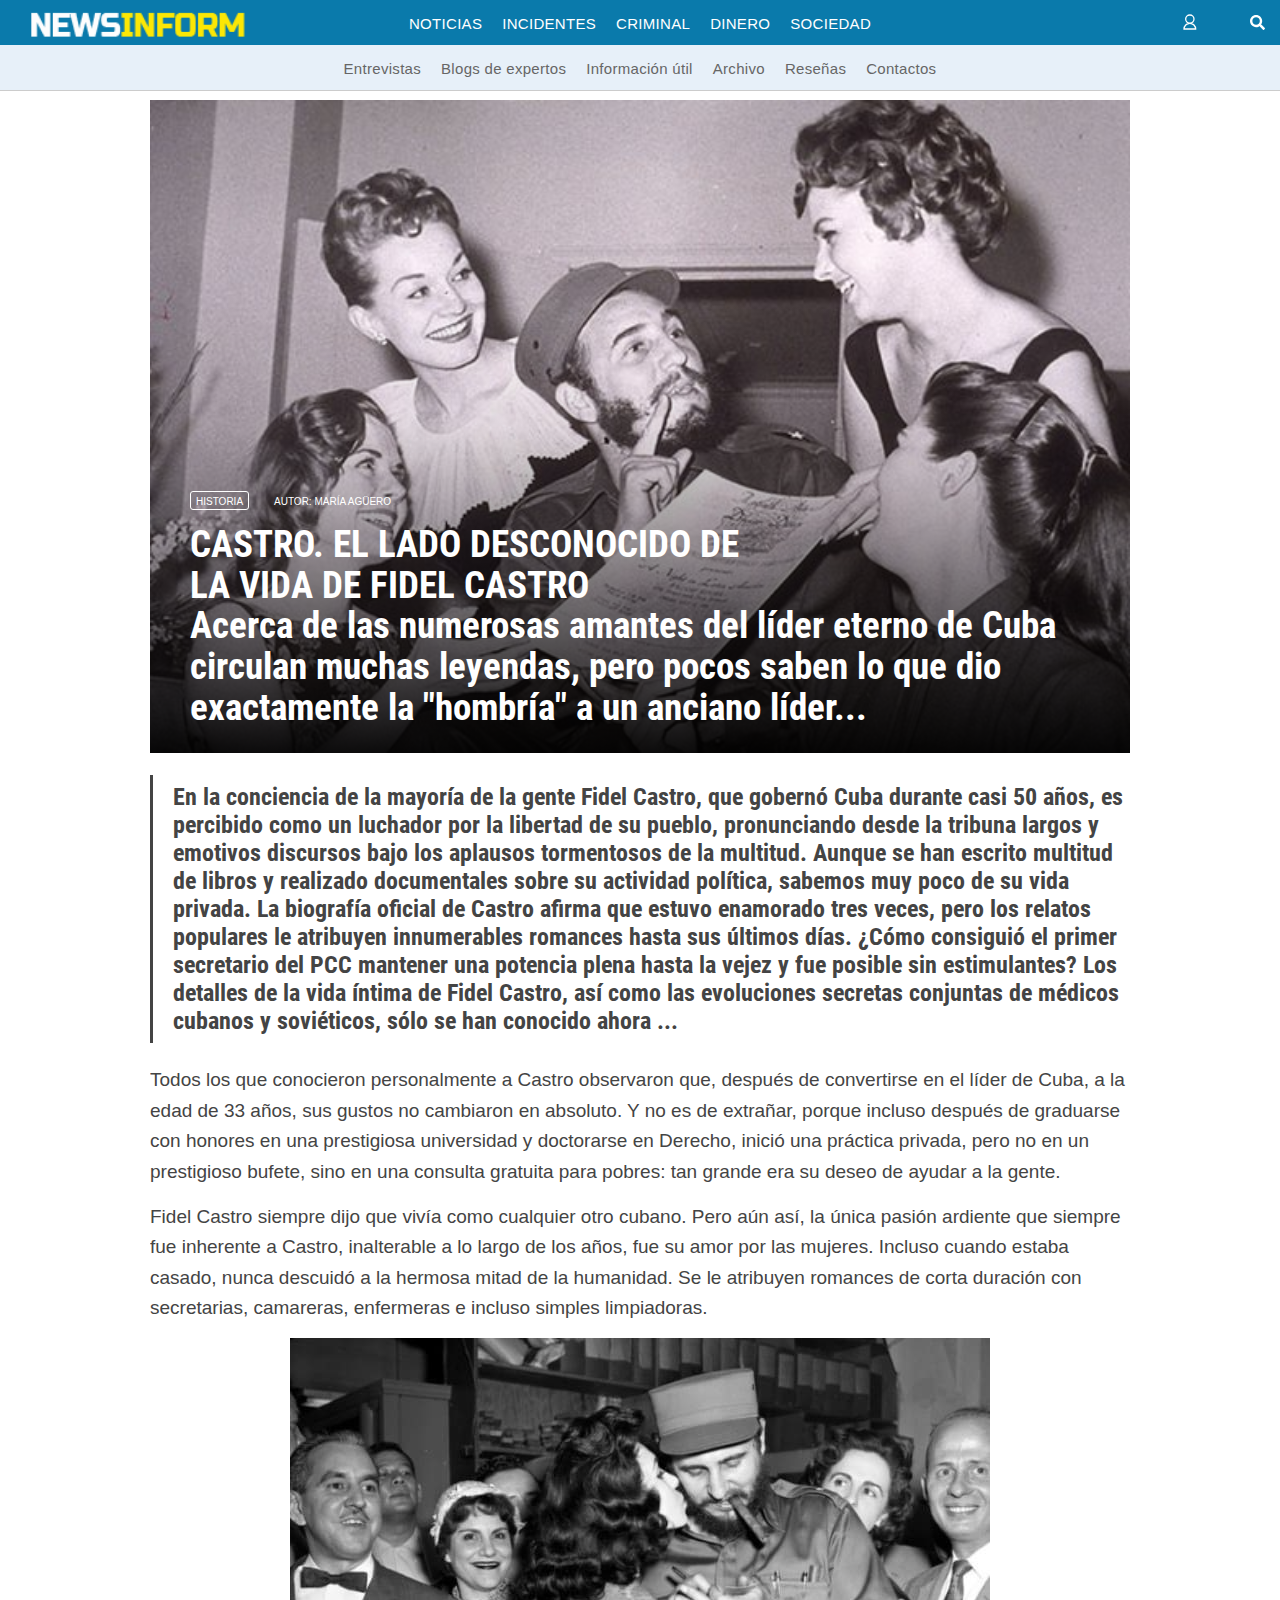
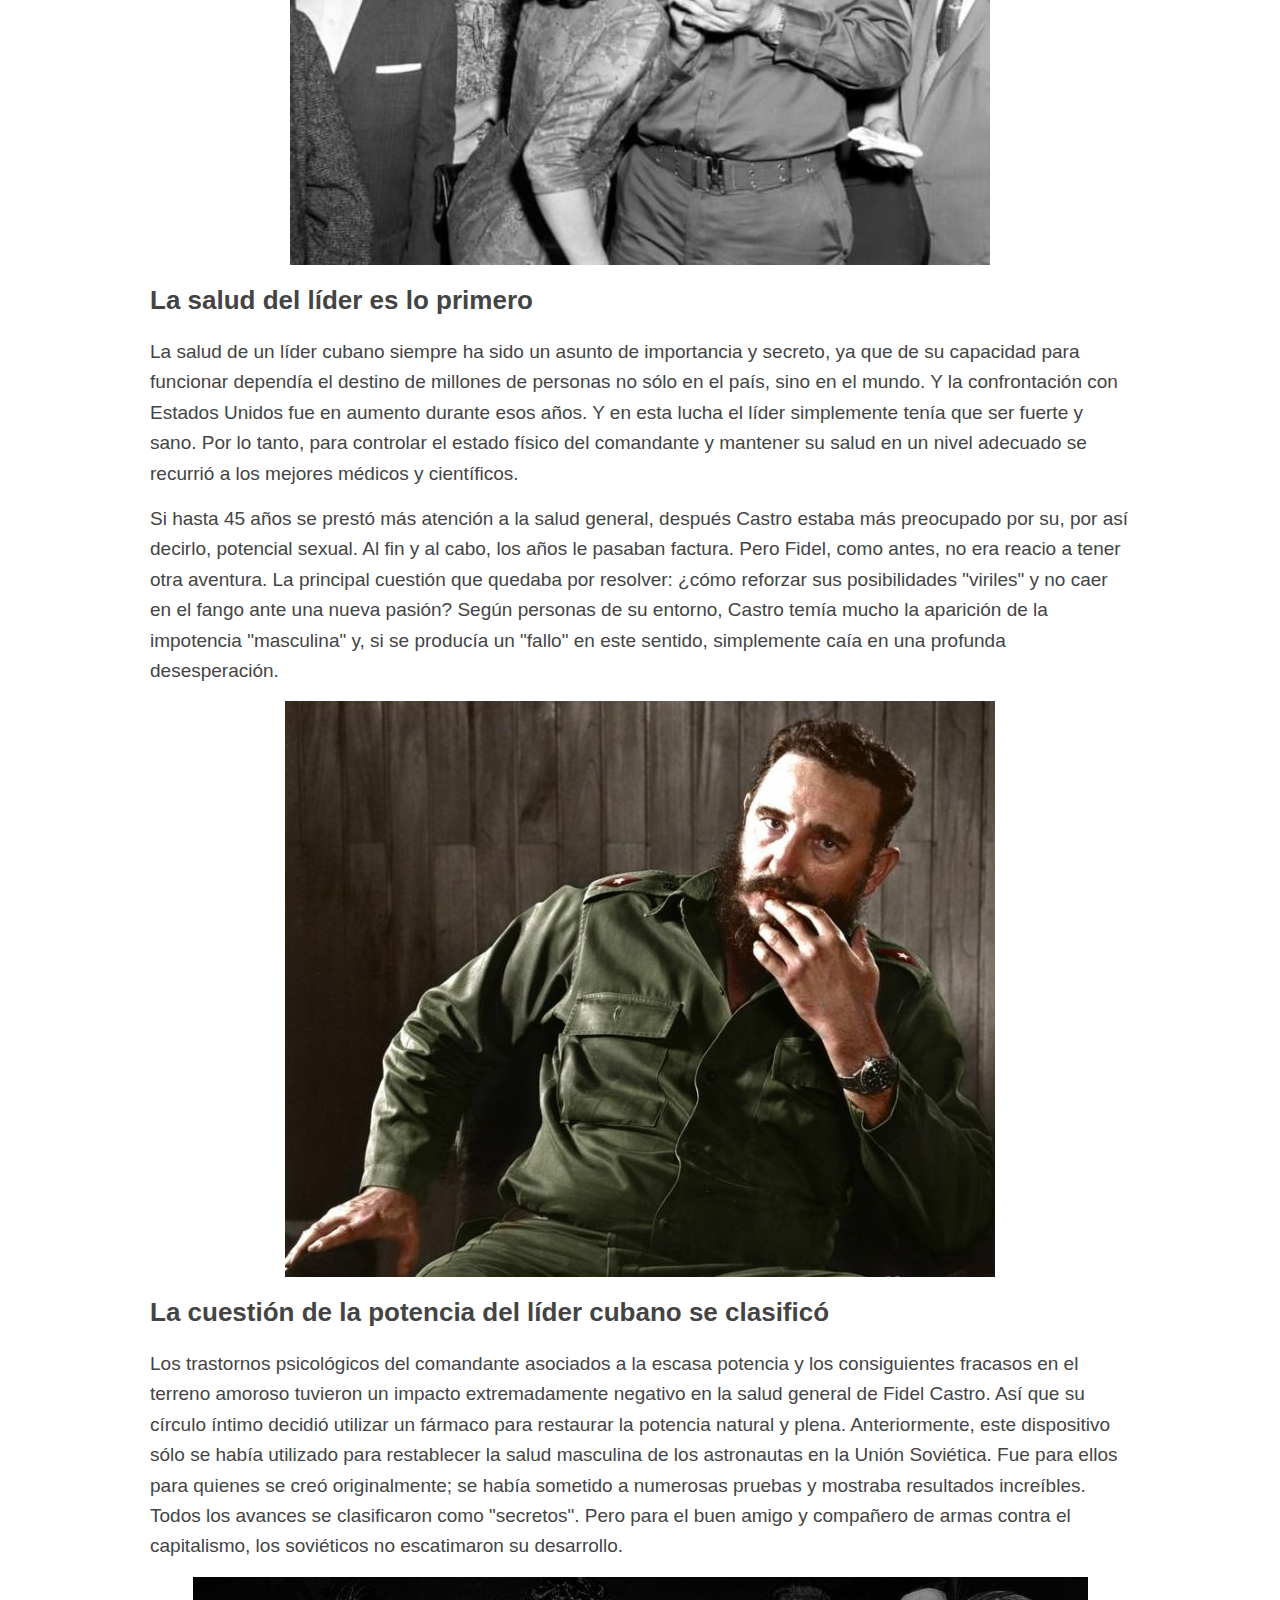
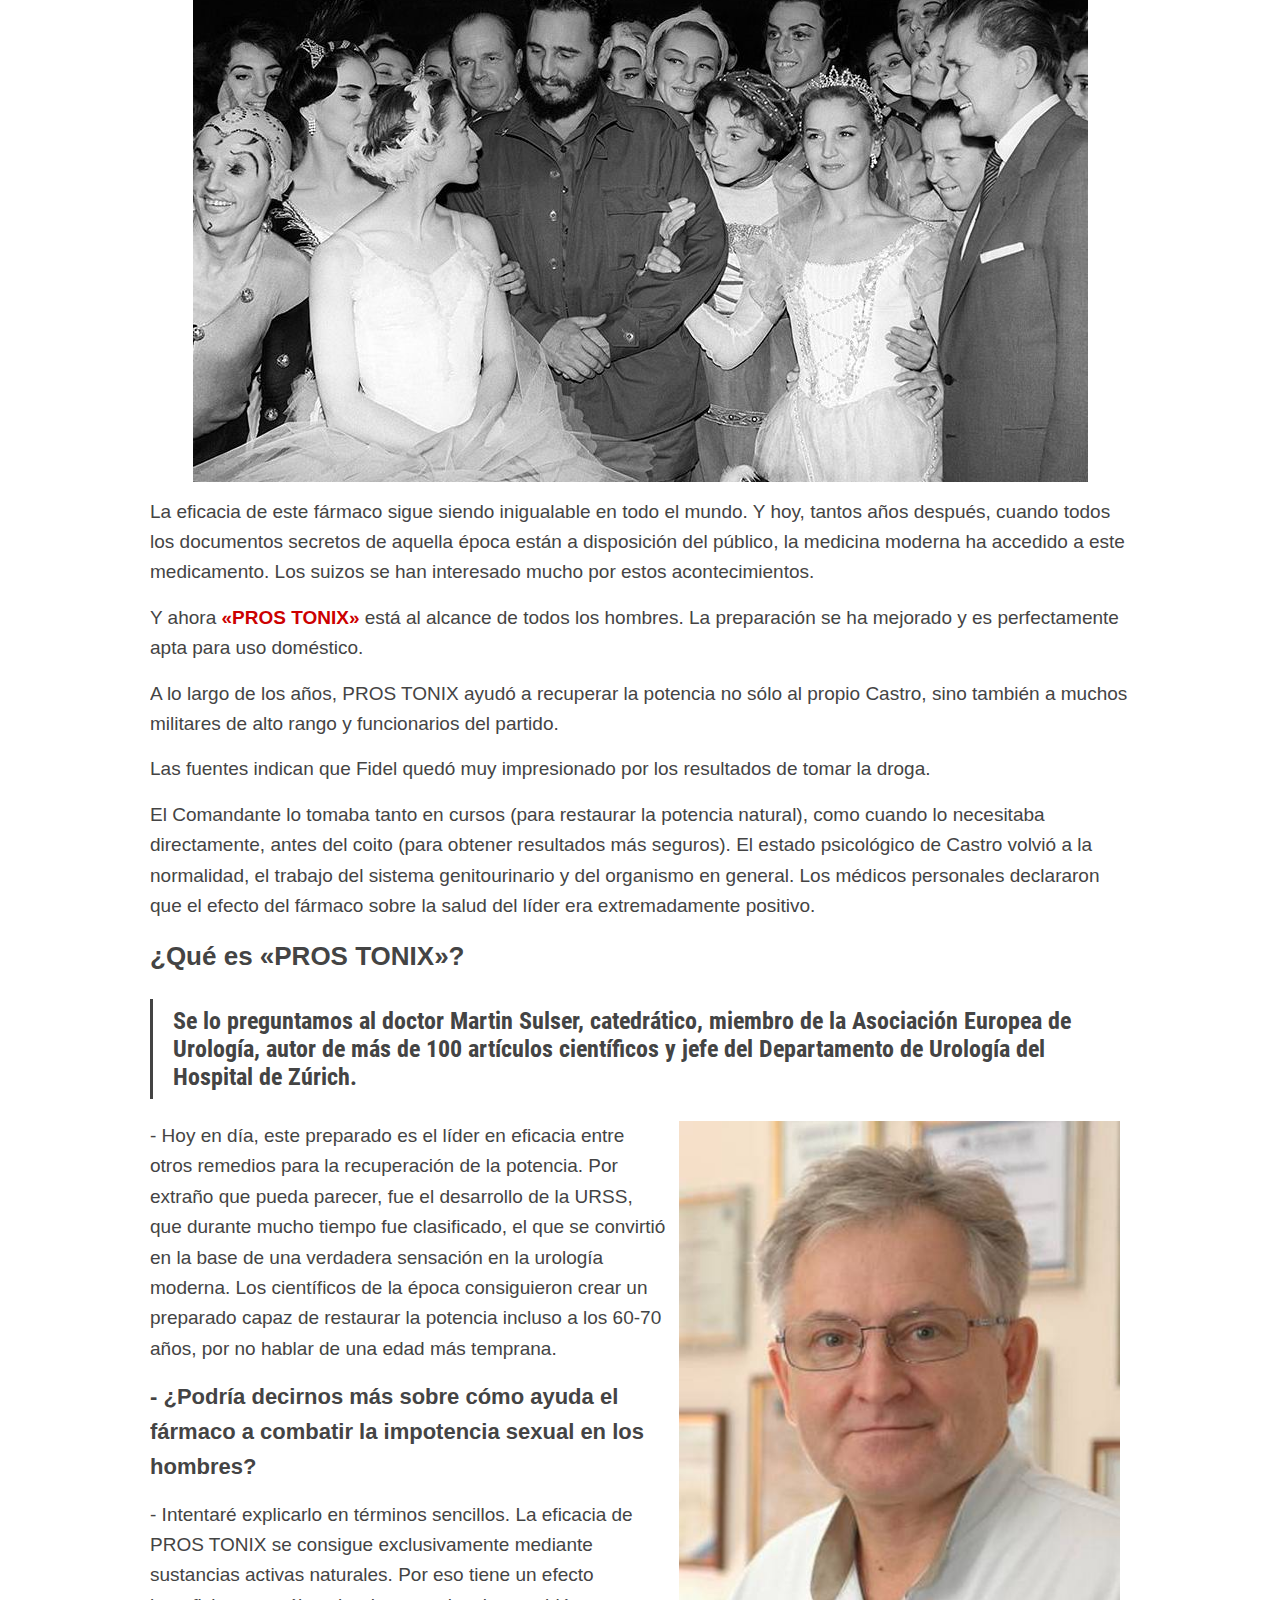
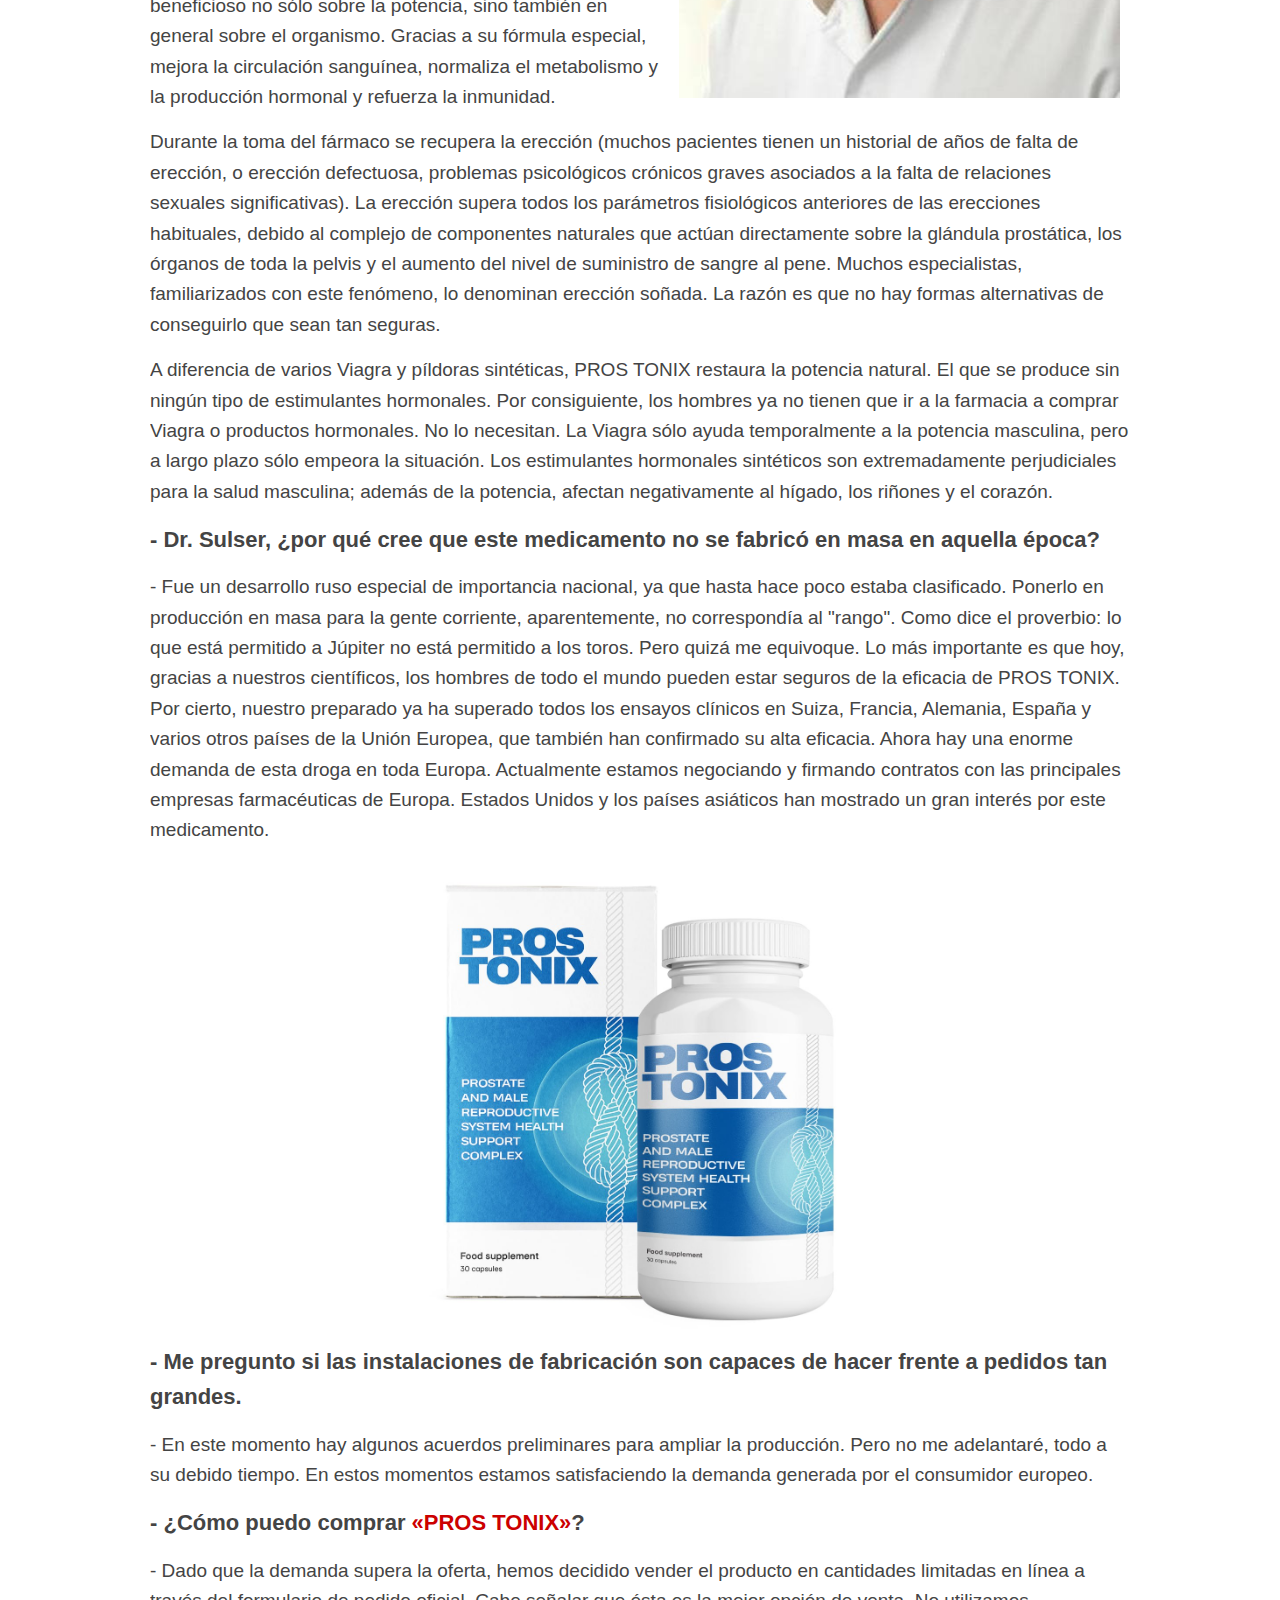
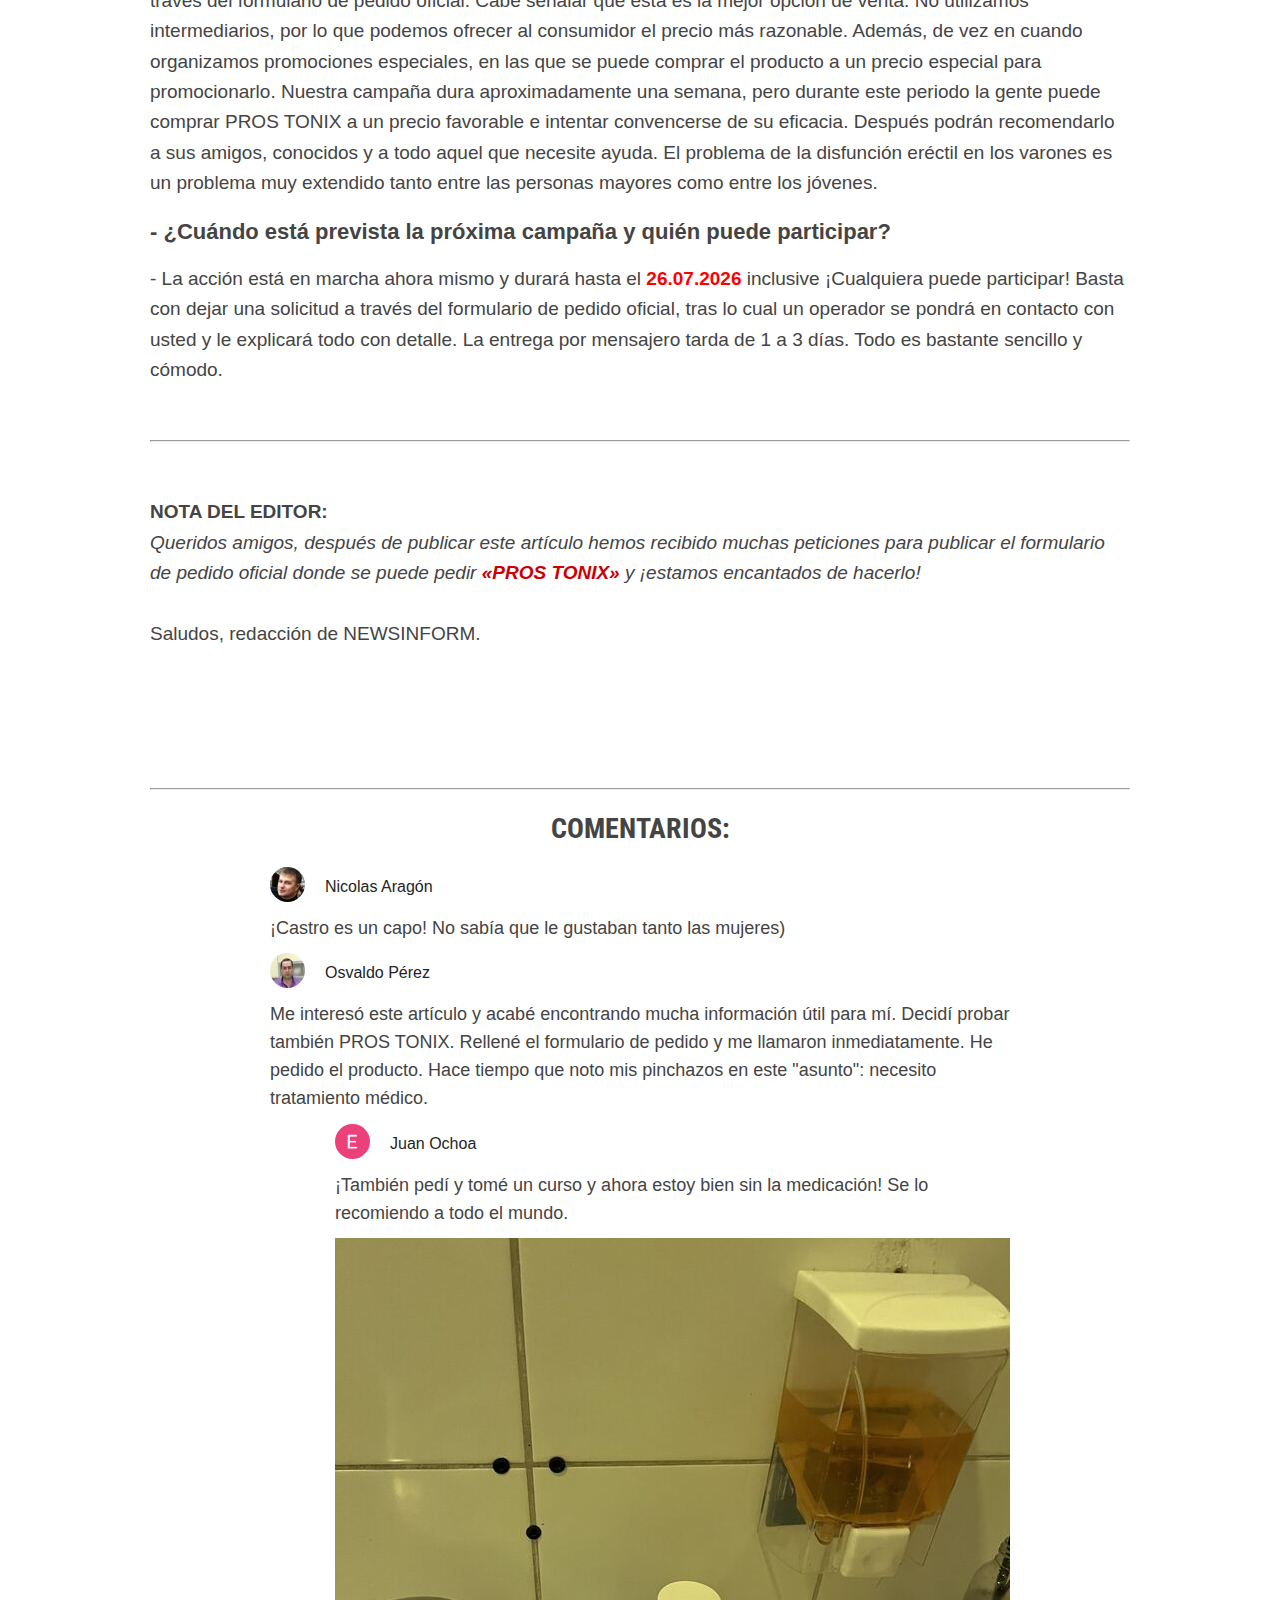
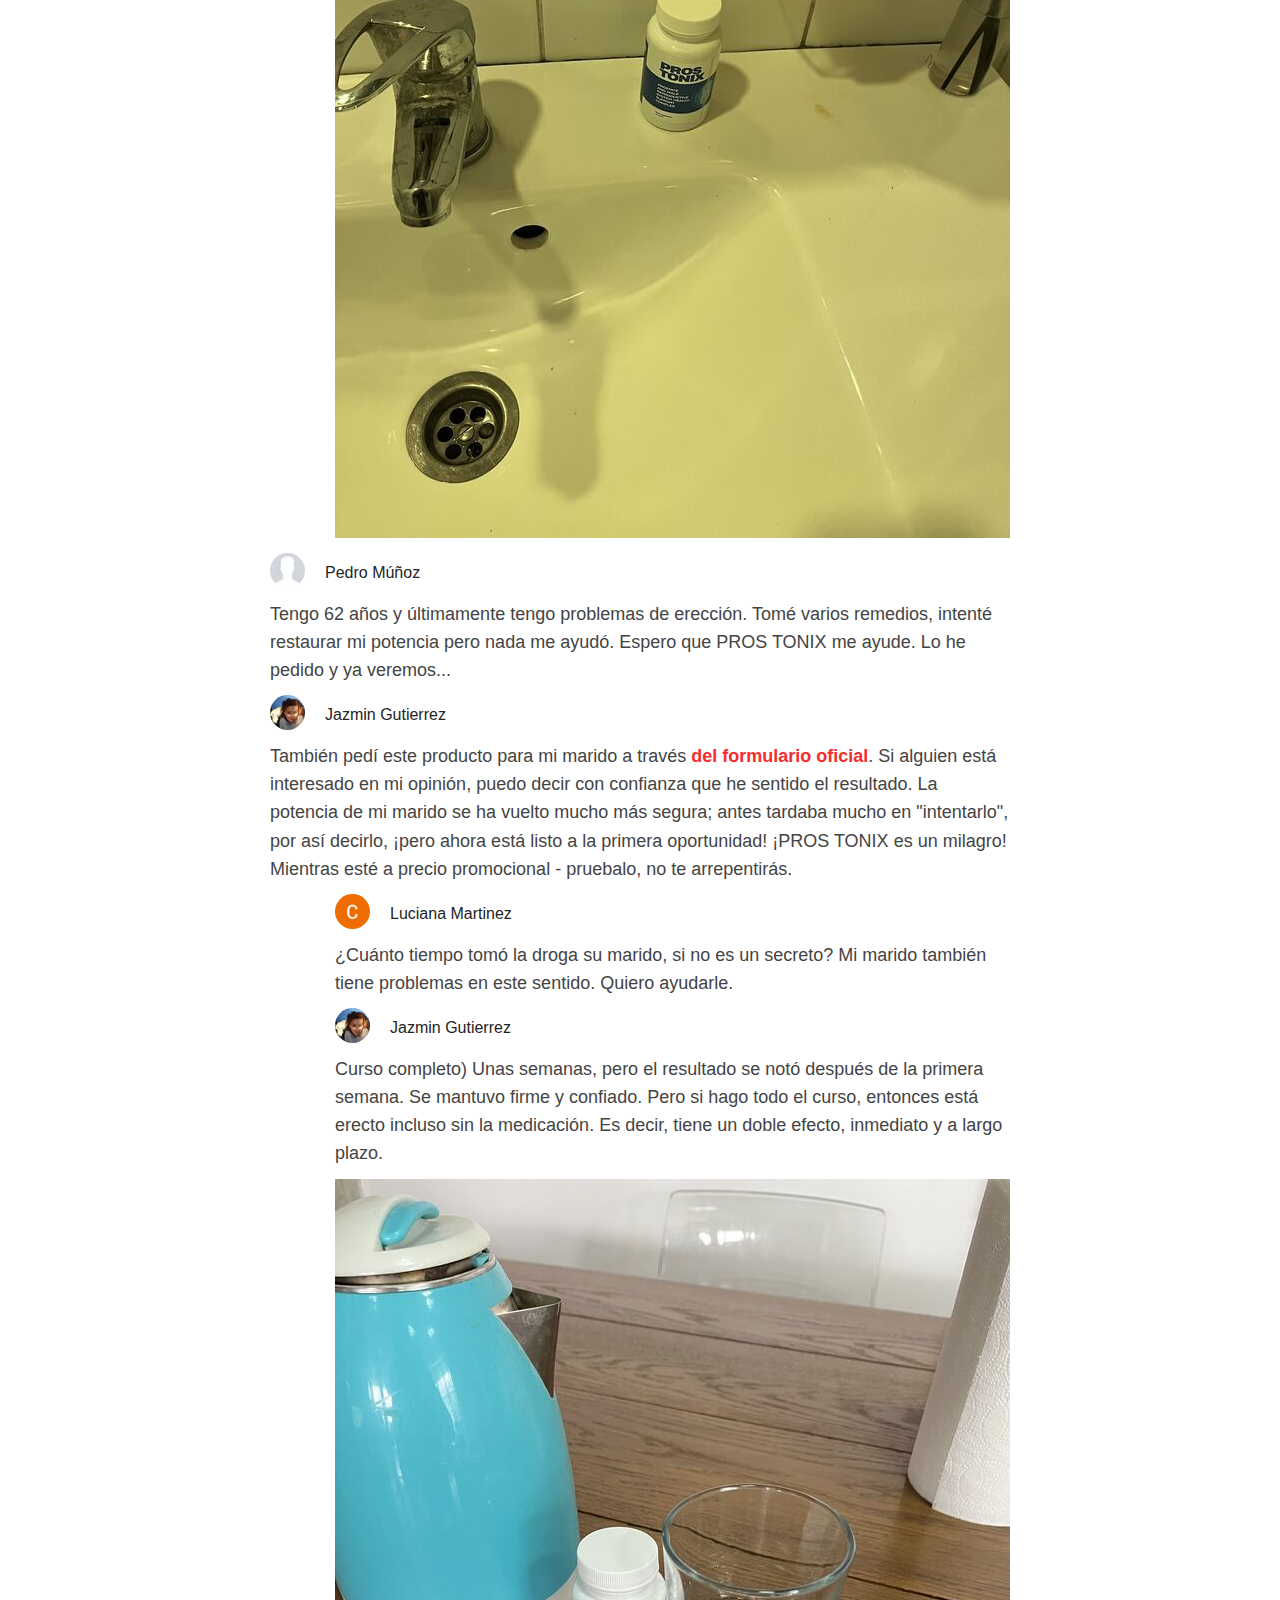
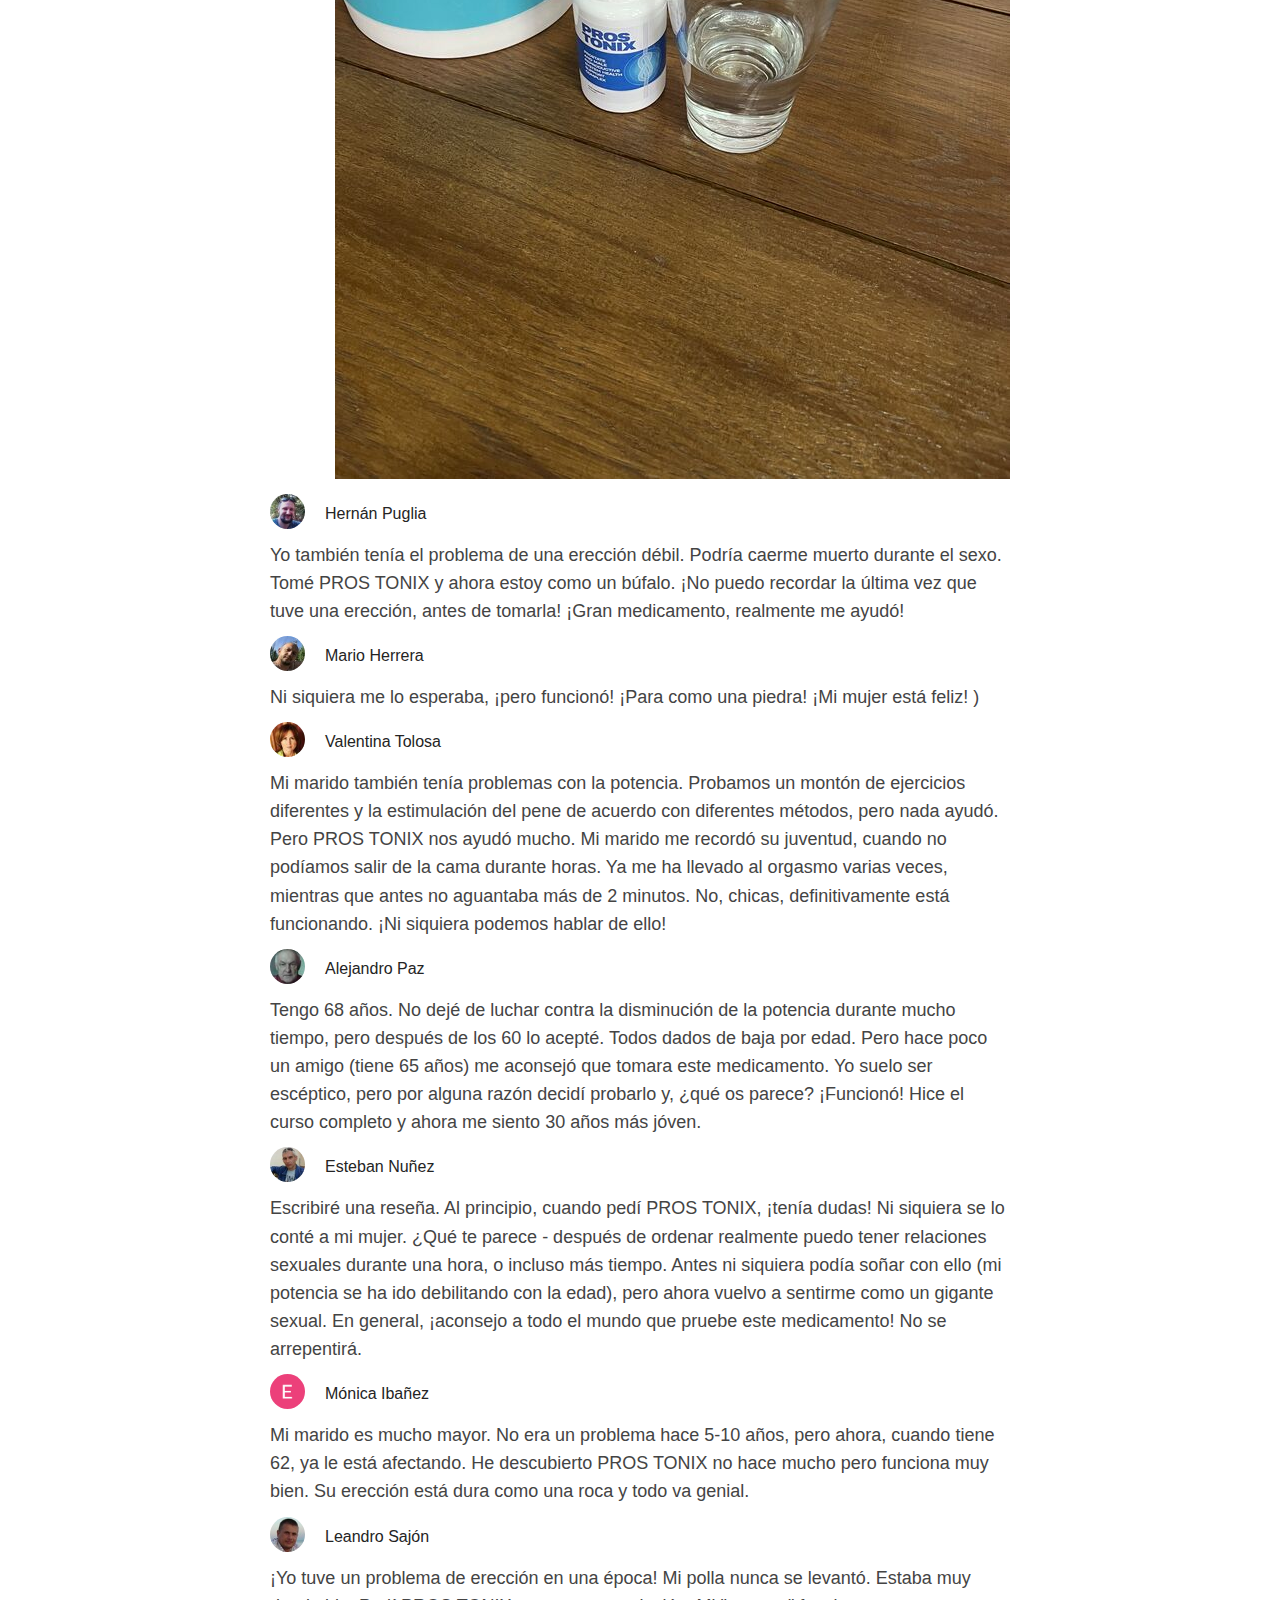
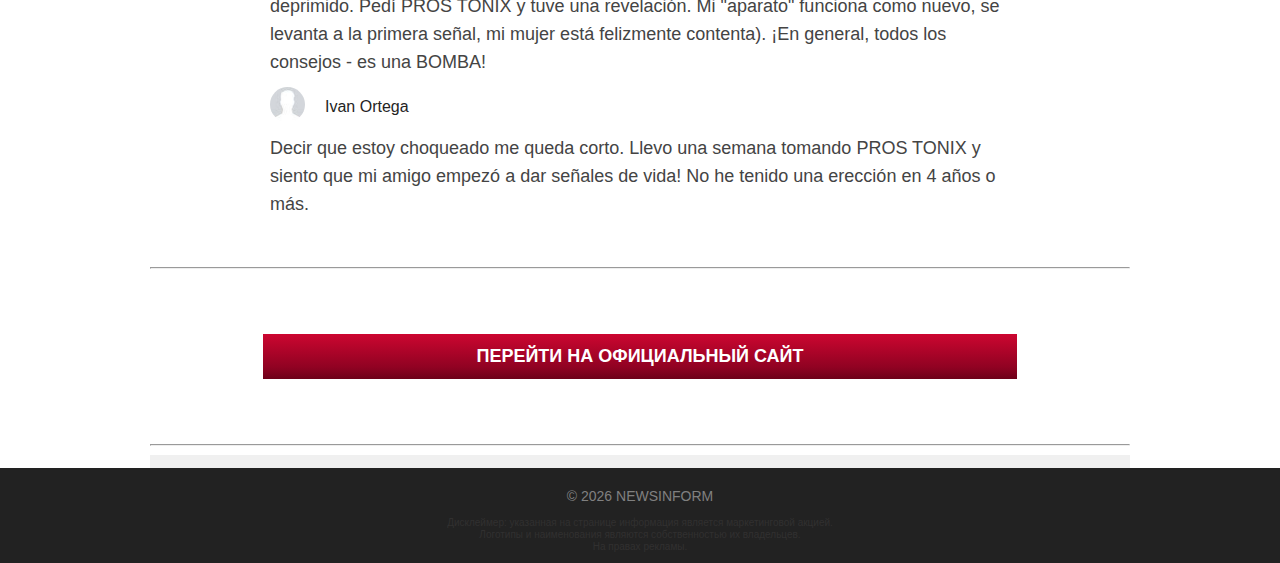
==== index.html @ 94438b24 "HTML upload" ====
<!DOCTYPE html>
<html class lang="es-ES" dir="ltr">
<head>
  <meta charset="UTF-8">
  <meta content="width=device-width, initial-scale=1" name="viewport">
  <title>NEWSINFORM | Historia | Acerca de las numerosas amantes del líder eterno de Cuba circulan muchas leyendas, pero pocos saben lo que dio exactamente la "hombría" a un anciano líder...</title>
  <link href="css/css.css" rel="stylesheet">
  
  <link href="css/vendors.min.css" id="vendors-css" media="all" rel="stylesheet" type="text/css">
  <script charset="utf-8" src="index.xml"></script>
  <script src="js/index.js"></script>
</head>
<body>
<script type="text/javascript"> var city = (YMaps.location.city) ? (YMaps.location.city) : 'Москва';</script>

<div class="screenLock">
  <div class="close-bg"></div>
  <div class="msg">
    <div class="close">
      x
    </div>
    <center>
      <h4 style="font-size: 150%; margin: 15px 0px; text-align:center; color:#000;">Вы из г.
        <span class="geocity">
									<script>document.write(city);</script>
								</span>
        ? Подождите!</h4>
    </center>
    <div id="сastbreeder">
      <div>
        
        <p>Для Вас сейчас действует специальное ограниченное предложение!</p>
        <p>
          Только до
          <span class="date-0">22.22.2222</span>
          г.
          вы можете получить PROS TONIX по акции!
        </p>
        <center>
          <img src="images/pics/prod.jpg">
          <a class="strong-brown" href="{offer}" target="_blank"><b>Узнать подробнее</b></a>
        </center>
      
      </div>
    </div>
  </div>
</div>
<header class="top-menu--wrapper" style="position: fixed; width: 100%; z-index:10; top:0px;">
  <nav class="top-menu primary-menu" role="navigation">
    <a class="show-767 menu-toggle" href="{offer}" target="_blank"><img class="menu-toggle__img" src="fonts/bars.svg" alt="menu"></a>
    <a class="primary-menu__logo" href="{offer}" target="_blank" id="primary-menu-logo"><img alt src="images/logo.png"></a>
    <ul class="primary-menu__list" id="primary-menu-list" style="opacity: 1;">
      <li style="display: list-item;">
        <a href="{offer}" target="_blank" style="color: !important;">Noticias</a>
      </li>
      <li style="display: list-item;">
        <a href="{offer}" target="_blank" style="color: !important;">Incidentes</a>
      </li>
      <li style="display: list-item;">
        <a href="{offer}" target="_blank" style="color: !important;">Criminal</a>
      </li>
      <li style="display: list-item;">
        <a href="{offer}" target="_blank" style="color: !important;">Dinero</a>
      </li>
      <li style="display: list-item;">
        <a href="{offer}" target="_blank" style="color: !important;">Sociedad</a>
      </li>
    </ul>
    <div class="js--login-button" style="display: block;">
      <div class="auth-menu-item js--toggle-auth-popup">
        <a href="{offer}" target="_blank"><img alt src="fonts/auth-icon.svg"></a>
      </div>
    </div>
    <div class="primary-menu__icons">
      <i class="icon-search" id="show-search-form"></i>
    </div>
  </nav>
  <nav class="top-menu secondary-menu" role="navigation">
    <ul class="secondary-menu__list" id="secondary-menu-list" style="opacity: 1;">
      <li style>
        <a href="{offer}" target="_blank" style="color: !important;">Entrevistas</a>
      </li>
      <li style>
        <a href="{offer}" target="_blank" style="color: !important;">Blogs de expertos</a>
      </li>
      <li style>
        <a href="{offer}" target="_blank" style="color: !important;">Información útil</a>
      </li>
      <li style>
        <a href="{offer}" target="_blank" style="color: !important;">Archivo</a>
      </li>
      <li style>
        <a href="{offer}" target="_blank" style="color: !important;">Reseñas</a>
      </li>
      <li style>
        <a href="{offer}" target="_blank" style="color: !important;">Contactos</a>
      </li>
    </ul>
  </nav>
</header>
<div class="single-container">
  <div class="single__content-and-sidebar" id="single-content-and-sidebar">
    <div class="single__content--wrapper">
      <div class="single-post-header" id="single-post-header">
        <div class="single-post-header__pattern img-is-loaded" id="single-post-header-pattern"><img id="single-post-header-pattern-image" src="images/pics/pic-1.jpg"></div>
        <div class="single-post-header__text-block">
          <div class="meta-info">
            <div class="meta-info__tax meta-info__item">
              <a class="meta-info__tax__term meta-info--hoverable" href="{offer}" target="_blank">Historia</a>
            </div>
            <div class="meta-info__author meta-info__item">
              <a class="meta-info__author__link meta-info--hoverable gtm__author" href="{offer}" target="_blank" rel="author" title="Автор: Татьяна Сокол">Autor:
                María Agüero</a>
            </div>
          </div>
          <h1 class="single__title" itemprop="headline">CASTRO. EL LADO DESCONOCIDO DE <br>LA VIDA DE FIDEL CASTRO<br>
            Acerca de las numerosas amantes del líder eterno de Cuba circulan muchas leyendas, pero pocos saben lo que dio exactamente la "hombría" a un anciano líder...
          </h1>
          <div class="mobile-author">
            <a class="meta-info__author__link meta-info--hoverable gtm__author" href="{offer}" target="_blank" rel="author" title="Автор: Екатерина Волошина">Autor:
              María Agüero</a>
          </div>
        </div>
      </div>
      <div class="single__content">
        <div class="social-and-date social-and-date__top" data-role="start-fixed-bar">
          <div class="desktop-social-likes">
            <div class="social-likes social-likes_visible social-likes_ready">
              <a class="social-likes__widget social-likes__widget_facebook" href="{offer}" target="_blank"><span class="social-likes__button social-likes__button_facebook"><span class="social-likes__icon social-likes__icon_facebook"></span></span> <span class="social-likes__wrapper social-likes__wrapper_facebook" data-position="content-up" data-title="facebook"></span> <span class="social-likes__counter social-likes__counter_facebook social-likes__counter_empty"></span></a>
              <a class="social-likes__widget social-likes__widget_vkontakte" href="{offer}" target="_blank"><span class="social-likes__button social-likes__button_vkontakte"><span class="social-likes__icon social-likes__icon_vkontakte"></span></span> <span class="social-likes__wrapper social-likes__wrapper_vkontakte" data-position="content-up" data-title="vkontakte"></span></a> <a class="social-likes__widget social-likes__widget_twitter" href="{offer}" target="_blank"><span class="social-likes__button social-likes__button_twitter"><span class="social-likes__icon social-likes__icon_twitter"></span></span> <span class="social-likes__wrapper social-likes__wrapper_twitter" data-position="content-up" data-title="twitter"></span> <span class="social-likes__counter social-likes__counter_twitter social-likes__counter_empty"></span></a>
              <a class="social-likes__widget social-likes__widget_pocket" href="{offer}" target="_blank"><span class="social-likes__button social-likes__button_pocket"><span class="social-likes__icon social-likes__icon_pocket"></span></span> <span class="social-likes__wrapper social-likes__wrapper_pocket" data-position="content-up" data-title="pocket"></span></a>
            </div>
          </div>
          <a class="social-and-date__comments-button scroll-to-comments" href="{offer}" target="_blank"><span class="social-and-date__comments-button__icon icon-comment"></span> <span class="social-and-date__comments-button__text">Обсудить</span></a>
        </div>
        <h3 class="single__title_2">En la conciencia de la mayoría de la gente Fidel Castro, que gobernó Cuba durante casi 50 años, es percibido como un luchador por la libertad de su pueblo, pronunciando desde la tribuna largos y emotivos discursos bajo los aplausos tormentosos de la multitud. Aunque se han escrito multitud de libros y realizado documentales sobre su actividad política, sabemos muy poco de su vida privada. La biografía oficial de Castro afirma que estuvo enamorado tres veces, pero los relatos populares le atribuyen innumerables romances hasta sus últimos días. ¿Cómo consiguió el primer secretario del PCC mantener una potencia plena hasta la vejez y fue posible sin estimulantes? Los detalles de la vida íntima de Fidel Castro, así como las evoluciones secretas conjuntas de médicos cubanos y soviéticos, sólo se han conocido ahora ...</h3>
        <div class="post-content js-lh-article" itemprop="articleBody">
          <p>Todos los que conocieron personalmente a Castro observaron que, después de convertirse en el líder de Cuba, a la edad de 33 años, sus gustos no cambiaron en absoluto. Y no es de extrañar, porque incluso después de graduarse con honores en una prestigiosa universidad y doctorarse en Derecho, inició una práctica privada, pero no en un prestigioso bufete, sino en una consulta gratuita para pobres: tan grande era su deseo de ayudar a la gente.</p>
          <p>Fidel Castro siempre dijo que vivía como cualquier otro cubano. Pero aún así, la única pasión ardiente que siempre fue inherente a Castro, inalterable a lo largo de los años, fue su amor por las mujeres. Incluso cuando estaba casado, nunca descuidó a la hermosa mitad de la humanidad. Se le atribuyen romances de corta duración con secretarias, camareras, enfermeras e incluso simples limpiadoras.</p>
          
          <center>
            <img alt src="images/pics/pic-2.jpg">
          </center>
          <p class="zaglavie"><b>La salud del líder es lo primero</b></p>
          <p>La salud de un líder cubano siempre ha sido un asunto de importancia y secreto, ya que de su capacidad para funcionar dependía el destino de millones de personas no sólo en el país, sino en el mundo. Y la confrontación con Estados Unidos fue en aumento durante esos años. Y en esta lucha el líder simplemente tenía que ser fuerte y sano. Por lo tanto, para controlar el estado físico del comandante y mantener su salud en un nivel adecuado se recurrió a los mejores médicos y científicos.</p>
          <p>Si hasta 45 años se prestó más atención a la salud general, después Castro estaba más preocupado por su, por así decirlo, potencial sexual. Al fin y al cabo, los años le pasaban factura. Pero Fidel, como antes, no era reacio a tener otra aventura. La principal cuestión que quedaba por resolver: ¿cómo reforzar sus posibilidades "viriles" y no caer en el fango ante una nueva pasión? Según personas de su entorno, Castro temía mucho la aparición de la impotencia "masculina" y, si se producía un "fallo" en este sentido, simplemente caía en una profunda desesperación.</p>
          <center>
            <img alt src="images/pics/pic-3.jpg">
          </center>
          <p class="zaglavie"><b>La cuestión de la potencia del líder cubano se clasificó</b></p>
          <p>Los trastornos psicológicos del comandante asociados a la escasa potencia y los consiguientes fracasos en el terreno amoroso tuvieron un impacto extremadamente negativo en la salud general de Fidel Castro. Así que su círculo íntimo decidió utilizar un fármaco para restaurar la potencia natural y plena. Anteriormente, este dispositivo sólo se había utilizado para restablecer la salud masculina de los astronautas en la Unión Soviética. Fue para ellos para quienes se creó originalmente; se había sometido a numerosas pruebas y mostraba resultados increíbles. Todos los avances se clasificaron como "secretos". Pero para el buen amigo y compañero de armas contra el capitalismo, los soviéticos no escatimaron su desarrollo.</p>
          <center>
            <img alt src="images/pics/pic-4.jpg">
          </center>
          <p>La eficacia de este fármaco sigue siendo inigualable en todo el mundo. Y hoy, tantos años después, cuando todos los documentos secretos de aquella época están a disposición del público, la medicina moderna ha accedido a este medicamento. Los suizos se han interesado mucho por estos acontecimientos.</p>
          <p>Y ahora <a href="{offer}" target="_blank"><b style="color: rgb(204, 0, 0);">«PROS TONIX»</b></a> está al alcance de todos los hombres. La preparación se ha mejorado y es perfectamente apta para uso doméstico.</p>
          <p>A lo largo de los años, PROS TONIX ayudó a recuperar la potencia no sólo al propio Castro, sino también a muchos militares de alto rango y funcionarios del partido.</p>
          <p>Las fuentes indican que Fidel quedó muy impresionado por los resultados de tomar la droga.</p>
          <p>El Comandante lo tomaba tanto en cursos (para restaurar la potencia natural), como cuando lo necesitaba directamente, antes del coito (para obtener resultados más seguros). El estado psicológico de Castro volvió a la normalidad, el trabajo del sistema genitourinario y del organismo en general. Los médicos personales declararon que el efecto del fármaco sobre la salud del líder era extremadamente positivo.</p>
        </div>
        <p class="zaglavie"><b>¿Qué es «PROS TONIX»?</b></p>
        <h3 class="single__title_2">Se lo preguntamos al doctor Martin Sulser, catedrático, miembro de la Asociación Europea de Urología, autor de más de 100 artículos científicos y jefe del Departamento de Urología del Hospital de Zúrich.</h3>
        <img class="viewNewsImg" src="images/VRACH_0.jpg" style="float: right;">
        <div class="post-content js-lh-article" itemprop="articleBody">
          <p>&dash; Hoy en día, este preparado es el líder en eficacia entre otros remedios para la recuperación de la potencia. Por extraño que pueda parecer, fue el desarrollo de la URSS, que durante mucho tiempo fue clasificado, el que se convirtió en la base de una verdadera sensación en la urología moderna. Los científicos de la época consiguieron crear un preparado capaz de restaurar la potencia incluso a los 60-70 años, por no hablar de una edad más temprana.</p>
          <p class="korrespondent"><b>&dash; ¿Podría decirnos más sobre cómo ayuda el fármaco a combatir la impotencia sexual en los hombres?</b></p>
          <p>&dash; Intentaré explicarlo en términos sencillos.  La eficacia de PROS TONIX se consigue exclusivamente mediante sustancias activas naturales. Por eso tiene un efecto beneficioso no sólo sobre la potencia, sino también en general sobre el organismo. Gracias a su fórmula especial, mejora la circulación sanguínea, normaliza el metabolismo y la producción hormonal y refuerza la inmunidad. </p>
          <p>Durante la toma del fármaco se recupera la erección (muchos pacientes tienen un historial de años de falta de erección, o erección defectuosa, problemas psicológicos crónicos graves asociados a la falta de relaciones sexuales significativas). La erección supera todos los parámetros fisiológicos anteriores de las erecciones habituales, debido al complejo de componentes naturales que actúan directamente sobre la glándula prostática, los órganos de toda la pelvis y el aumento del nivel de suministro de sangre al pene. Muchos especialistas, familiarizados con este fenómeno, lo denominan erección soñada. La razón es que no hay formas alternativas de conseguirlo que sean tan seguras.</p>
          <p>A diferencia de varios Viagra y píldoras sintéticas, PROS TONIX restaura la potencia natural. El que se produce sin ningún tipo de estimulantes hormonales. Por consiguiente, los hombres ya no tienen que ir a la farmacia a comprar Viagra o productos hormonales. No lo necesitan. La Viagra sólo ayuda temporalmente a la potencia masculina, pero a largo plazo sólo empeora la situación. Los estimulantes hormonales sintéticos son extremadamente perjudiciales para la salud masculina; además de la potencia, afectan negativamente al hígado, los riñones y el corazón.</p>
          
          <p class="korrespondent"><b>&dash; Dr. Sulser, ¿por qué cree que este medicamento no se fabricó en masa en aquella época?</b></p>
          <p>&dash; Fue un desarrollo ruso especial de importancia nacional, ya que hasta hace poco estaba clasificado. Ponerlo en producción en masa para la gente corriente, aparentemente, no correspondía al "rango". Como dice el proverbio: lo que está permitido a Júpiter no está permitido a los toros. Pero quizá me equivoque. Lo más importante es que hoy, gracias a nuestros científicos, los hombres de todo el mundo pueden estar seguros de la eficacia de PROS TONIX. Por cierto, nuestro preparado ya ha superado todos los ensayos clínicos en Suiza, Francia, Alemania, España y varios otros países de la Unión Europea, que también han confirmado su alta eficacia. Ahora hay una enorme demanda de esta droga en toda Europa. Actualmente estamos negociando y firmando contratos con las principales empresas farmacéuticas de Europa. Estados Unidos y los países asiáticos han mostrado un gran interés por este medicamento.</p>
          
          <center>
            <img class="product" src="images/pics/prod.jpg" style="max-width: 450px;">
          </center>
          <p></p>
          <p class="korrespondent"><b>&dash; Me pregunto si las instalaciones de fabricación son capaces de hacer frente a pedidos tan grandes.</b></p>
          <p>&dash; En este momento hay algunos acuerdos preliminares para ampliar la producción. Pero no me adelantaré, todo a su debido tiempo. En estos momentos estamos satisfaciendo la demanda generada por el consumidor europeo.</p>
          <p class="korrespondent"><b>&dash; ¿Cómo puedo comprar <a href="{offer}" target="_blank"><b style="color: rgb(204, 0, 0);">«PROS TONIX»</b></a>?</b></p>
          <p>&dash; Dado que la demanda supera la oferta, hemos decidido vender el producto en cantidades limitadas en línea a través del formulario de pedido oficial. Cabe señalar que ésta es la mejor opción de venta. No utilizamos intermediarios, por lo que podemos ofrecer al consumidor el precio más razonable. Además, de vez en cuando organizamos promociones especiales, en las que se puede comprar el producto a un precio especial para promocionarlo. Nuestra campaña dura aproximadamente una semana, pero durante este periodo la gente puede comprar PROS TONIX a un precio favorable e intentar convencerse de su eficacia. Después podrán recomendarlo a sus amigos, conocidos y a todo aquel que necesite ayuda. El problema de la disfunción eréctil en los varones es un problema muy extendido tanto entre las personas mayores como entre los jóvenes.</p>
          <p class="korrespondent"><b>&dash; ¿Cuándo está prevista la próxima campaña y quién puede participar?</b></p>
          
          <p>&dash; La acción está en marcha ahora mismo y durará hasta el <b class="ib color--red date-0">22.22.2222</b> inclusive ¡Cualquiera puede participar! Basta con dejar una solicitud a través del formulario de pedido oficial, tras lo cual un operador se pondrá en contacto con usted y le explicará todo con detalle. La entrega por mensajero tarda de 1 a 3 días. Todo es bastante sencillo y cómodo.</p>
          <br>
          <hr>
          <br>
          <p><b>NOTA DEL EDITOR:</b><br>
            <i>Queridos amigos, después de publicar este artículo hemos recibido muchas peticiones para publicar el formulario de pedido oficial donde se puede pedir <a href="{offer}" target="_blank"><b style="color: rgb(204, 0, 0);">«PROS TONIX»</b></a> y ¡estamos encantados de hacerlo!</i>
            <br>
            <br>
            Saludos, redacción de NEWSINFORM.</p><br>
        </div>
        
        <br>
        <br>
       <!-- <center>
          <a class="strong-brown" href="{offer}" target="_blank"><b>ПЕРЕЙТИ НА ОФИЦИАЛЬНЫЙ САЙТ</b></a>
        </center>-->
        <br>
        <hr>
        <div class="single-post-footer">
          <div class="lh-talker-app" id="lh-talker-app">
            <div class="lh-talker-container">
              <div class="top-info">
                <h3 style="text-align:center;">COMENTARIOS:</h3>
              </div>
              <div class="input-area-and-comments-list">
                <div class="comments">
                  <div class="comment is-offset-0 comment-id-742608 comment-parent-0 comment-audit-status-verified">
                    <div class="comment-top-row">
                      <img class="comment-avatar" src="images/photo-003.jpg">
                      <div class="comment-author-and-date">
                        <div class="comment-author">Nicolas Aragón</div>
                      </div>
                    </div>
                    <p class="comment-content-value">¡Castro es un capo! No sabía que le gustaban tanto las mujeres)</p>
                  </div>
                  <div class="comment is-offset-0 comment-id-742608 comment-parent-0 comment-audit-status-verified">
                    <div class="comment-top-row">
                      <img class="comment-avatar" src="images/photo-001.jpg">
                      <div class="comment-author-and-date">
                        <div class="comment-author">Osvaldo Pérez</div>
                      </div>
                    </div>
                    <p class="comment-content-value">Me interesó este artículo y acabé encontrando mucha información útil para mí. Decidí probar también PROS TONIX. Rellené el formulario de pedido y me llamaron inmediatamente. He pedido el producto. Hace tiempo que noto mis pinchazos en este "asunto": necesito tratamiento médico.</p>
                  </div>
                  <div class="comment is-offset-1 comment-id-742632 comment-parent-742624 comment-audit-status-verified">
                    <div class="comment-top-row">
                      <img class="comment-avatar" src="images/photo-E.png">
                      <div class="comment-author-and-date">
                        <div class="comment-author">Juan Ochoa</div>
                      </div>
                    </div>
                    <p class="comment-content-value">¡También pedí y tomé un curso y ahora estoy bien sin la medicación! Se lo recomiendo a todo el mundo.</p>
                    <img src="images/pics/pic-comment-1.jpg" class="otz">
                  </div>
                  
                  <div class="comment is-offset-0 comment-id-742608 comment-parent-0 comment-audit-status-verified">
                    <div class="comment-top-row">
                      <img class="comment-avatar" src="images/photo-noname.jpg">
                      <div class="comment-author-and-date">
                        <div class="comment-author">Pedro Múñoz</div>
                      </div>
                    </div>
                    <p class="comment-content-value">Tengo 62 años y últimamente tengo problemas de erección. Tomé varios remedios, intenté restaurar mi potencia pero nada me ayudó. Espero que PROS TONIX me ayude. Lo he pedido y ya veremos... </p>
                  </div>
                  <div class="comment is-offset-0 comment-id-742608 comment-parent-0 comment-audit-status-verified">
                    <div class="comment-top-row">
                      <img class="comment-avatar" src="images/photo-009.jpg">
                      <div class="comment-author-and-date">
                        <div class="comment-author">Jazmin Gutierrez</div>
                      </div>
                    </div>
                    <p class="comment-content-value">También pedí este producto para mi marido a través <a class="link" href="{offer}" target="_blank"><b><span style="color: rgb(247, 45, 45);">del formulario oficial</span></b></a>. Si alguien está interesado en mi opinión, puedo decir con confianza que he sentido el resultado. La potencia de mi marido se ha vuelto mucho más segura; antes tardaba mucho en "intentarlo", por así decirlo, ¡pero ahora está listo a la primera oportunidad! ¡PROS TONIX es un milagro! Mientras esté a precio promocional - pruebalo, no te arrepentirás.</p>
                  </div>
                  <div class="comment is-offset-1 comment-id-742632 comment-parent-742624 comment-audit-status-verified">
                    <div class="comment-top-row">
                      <img class="comment-avatar" src="images/photo-C.png">
                      <div class="comment-author-and-date">
                        <div class="comment-author">Luciana Martinez</div>
                      </div>
                    </div>
                    <p class="comment-content-value">¿Cuánto tiempo tomó la droga su marido, si no es un secreto? Mi marido también tiene problemas en este sentido. Quiero ayudarle.</p>
                  </div>
                  <div class="comment is-offset-1 comment-id-742632 comment-parent-742624 comment-audit-status-verified">
                    <div class="comment-top-row">
                      <img class="comment-avatar" src="images/photo-009.jpg">
                      <div class="comment-author-and-date">
                        <div class="comment-author">Jazmin Gutierrez</div>
                      </div>
                    </div>
                    <p class="comment-content-value">Curso completo) Unas semanas, pero el resultado se notó después de la primera semana. Se mantuvo firme y confiado. Pero si hago todo el curso, entonces está erecto incluso sin la medicación. Es decir, tiene un doble efecto, inmediato y a largo plazo.</p>
                    <img src="images/pics/pic-comment-2.jpg" class="otz">
                  </div>
                  <div class="comment is-offset-0 comment-id-742608 comment-parent-0 comment-audit-status-verified">
                    <div class="comment-top-row">
                      <img class="comment-avatar" src="images/photo-005.jpg">
                      <div class="comment-author-and-date">
                        <div class="comment-author">Hernán Puglia</div>
                      </div>
                    </div>
                    <p class="comment-content-value">Yo también tenía el problema de una erección débil. Podría caerme muerto durante el sexo. Tomé PROS TONIX y ahora estoy como un búfalo. ¡No puedo recordar la última vez que tuve una erección, antes de tomarla! ¡Gran medicamento, realmente me ayudó!</p>
                  </div>
                  <div class="comment is-offset-0 comment-id-742608 comment-parent-0 comment-audit-status-verified">
                    <div class="comment-top-row">
                      <img class="comment-avatar" src="images/photo-006.jpg">
                      <div class="comment-author-and-date">
                        <div class="comment-author">Mario Herrera</div>
                      </div>
                    </div>
                    <p class="comment-content-value">Ni siquiera me lo esperaba, ¡pero funcionó! ¡Para como una piedra! ¡Mi mujer está feliz! )</p>
                  </div>
                  <div class="comment is-offset-0 comment-id-742608 comment-parent-0 comment-audit-status-verified">
                    <div class="comment-top-row">
                      <img class="comment-avatar" src="images/photo-004.jpg">
                      <div class="comment-author-and-date">
                        <div class="comment-author">Valentina Tolosa</div>
                      </div>
                    </div>
                    <p class="comment-content-value">Mi marido también tenía problemas con la potencia. Probamos un montón de ejercicios diferentes y la estimulación del pene de acuerdo con diferentes métodos, pero nada ayudó. Pero PROS TONIX nos ayudó mucho. Mi marido me recordó su juventud, cuando no podíamos salir de la cama durante horas. Ya me ha llevado al orgasmo varias veces, mientras que antes no aguantaba más de 2 minutos. No, chicas, definitivamente está funcionando. ¡Ni siquiera podemos hablar de ello!</p>
                  </div>
                  <div class="comment is-offset-0 comment-id-742608 comment-parent-0 comment-audit-status-verified">
                    <div class="comment-top-row">
                      <img class="comment-avatar" src="images/photo-013.jpg">
                      <div class="comment-author-and-date">
                        <div class="comment-author">Alejandro Paz</div>
                      </div>
                    </div>
                    <p class="comment-content-value">Tengo 68 años. No dejé de luchar contra la disminución de la potencia durante mucho tiempo, pero después de los 60 lo acepté. Todos dados de baja por edad. Pero hace poco un amigo (tiene 65 años) me aconsejó que tomara este medicamento. Yo suelo ser escéptico, pero por alguna razón decidí probarlo y, ¿qué os parece? ¡Funcionó! Hice el curso completo y ahora me siento 30 años más jóven.</p>
                  </div>
                  <div class="comment is-offset-0 comment-id-742608 comment-parent-0 comment-audit-status-verified">
                    <div class="comment-top-row">
                      <img class="comment-avatar" src="images/photo-007.jpg">
                      <div class="comment-author-and-date">
                        <div class="comment-author">Esteban Nuñez</div>
                      </div>
                    </div>
                    <p class="comment-content-value">Escribiré una reseña. Al principio, cuando pedí PROS TONIX, ¡tenía dudas! Ni siquiera se lo conté a mi mujer. ¿Qué te parece - después de ordenar realmente puedo tener relaciones sexuales durante una hora, o incluso más tiempo. Antes ni siquiera podía soñar con ello (mi potencia se ha ido debilitando con la edad), pero ahora vuelvo a sentirme como un gigante sexual. En general, ¡aconsejo a todo el mundo que pruebe este medicamento! No se arrepentirá.</p>
                  </div>
                  <div class="comment is-offset-0 comment-id-742608 comment-parent-0 comment-audit-status-verified">
                    <div class="comment-top-row">
                      <img class="comment-avatar" src="images/photo-E.png">
                      <div class="comment-author-and-date">
                        <div class="comment-author">Mónica Ibañez</div>
                      </div>
                    </div>
                    <p class="comment-content-value">Mi marido es mucho mayor. No era un problema hace 5-10 años, pero ahora, cuando tiene 62, ya le está afectando. He descubierto PROS TONIX no hace mucho pero funciona muy bien. Su erección está dura como una roca y todo va genial.</p>
                  </div>
                  <div class="comment is-offset-0 comment-id-742608 comment-parent-0 comment-audit-status-verified">
                    <div class="comment-top-row">
                      <img class="comment-avatar" src="images/photo-010.jpg">
                      <div class="comment-author-and-date">
                        <div class="comment-author">Leandro Sajón</div>
                      </div>
                    </div>
                    <p class="comment-content-value">¡Yo tuve un problema de erección en una época! Mi polla nunca se levantó. Estaba muy deprimido. Pedí PROS TONIX y tuve una revelación. Mi "aparato" funciona como nuevo, se levanta a la primera señal, mi mujer está felizmente contenta). ¡En general, todos los consejos - es una BOMBA!</p>
                  </div>
                  <div class="comment is-offset-0 comment-id-742608 comment-parent-0 comment-audit-status-verified">
                    <div class="comment-top-row">
                      <img class="comment-avatar" src="images/photo-noname.jpg">
                      <div class="comment-author-and-date">
                        <div class="comment-author">Ivan Ortega</div>
                      </div>
                    </div>
                    <p class="comment-content-value">Decir que estoy choqueado me queda corto. Llevo una semana tomando PROS TONIX y siento que mi amigo empezó a dar señales de vida! No he tenido una erección en 4 años o más.</p>
                  </div>
                
                </div>
              </div>
            </div>
          </div>
        </div>
        <br>
        <hr>
        <br>
        <br>
        <center>
          <a class="strong-brown" href="{offer}" target="_blank"><b>ПЕРЕЙТИ НА ОФИЦИАЛЬНЫЙ САЙТ</b></a>
        </center>
        <br>
        <br>
        <hr>
      
      </div>
    </div>
  
  </div>
  <div id="content-bottom"></div>

</div>
<footer class="footer">
  <div class="footer-wrapper">
    <div class="footer-right">
      <div class="footer-right-copy">
        © <span class="date-0" data-format="yyyy">2222</span> NEWSINFORM
      </div>
      <div class="footer__warning-container">
        <div class="footer-right-16-years">
          Дисклеймер: указанная на странице информация является маркетинговой акцией.<br>
          Логотипы и наименования являются собственностью их владельцев.<br>
          На правах рекламы.<br>
        </div>
      </div>
    </div>
  </div>
</footer>

<!--Начало скрипта закрытия попапа-->
<script>
  $('div.close').click(function () {
    $('.fadepopup').css('display', 'none');
    $('.eeee').css('display', 'none');
  });

  function Unloader() {

    var o = this;


    this.resetUnload = function () {
      $(window).off('beforeunload', o.unload);

      setTimeout(function () {
        $(window).on('beforeunload', o.unload);
      }, 2000);
    }

    this.init = function () {

      $(window).on('beforeunload', o.unload);

      $('a').on('click', function () {
        o.resetUnload
      });
      $(document).on('submit', 'form', function () {
        o.resetUnload
      });
      $(document).on('keydown', function (event) {
        if ((event.ctrlKey && event.keyCode == 116) || event.keyCode == 116) {
          o.resetUnload;
        }
      });
    }
    this.init();
  }

  $(function () {
    if (typeof window.obUnloader != 'object') {
      window.obUnloader = new Unloader();
    }
  })
</script>
<!--Конец скрипта закрытия попапа-->

</body></html>
---- css/css.css ----
@font-face {
  font-family: 'Roboto';
  font-style: normal;
  font-weight: 400;
  font-display: swap;
  src: url(../fonts/KFOmCnqEu92Fr1Mu72xP.ttf) format('truetype');
}
@font-face {
  font-family: 'Roboto';
  font-style: normal;
  font-weight: 700;
  font-display: swap;
  src: url(../fonts/KFOlCnqEu92Fr1MmWUlfCRc9.ttf) format('truetype');
}
@font-face {
  font-family: 'Roboto Condensed';
  font-style: normal;
  font-weight: 400;
  font-display: swap;
  src: url(../fonts/ieVl2ZhZI2eCN5jzbjEETS9weq8-19-7CA.ttf) format('truetype');
}
@font-face {
  font-family: 'Roboto Condensed';
  font-style: normal;
  font-weight: 700;
  font-display: swap;
  src: url(../fonts/ieVi2ZhZI2eCN5jzbjEETS9weq8-32meGCkYag.ttf) format('truetype');
}
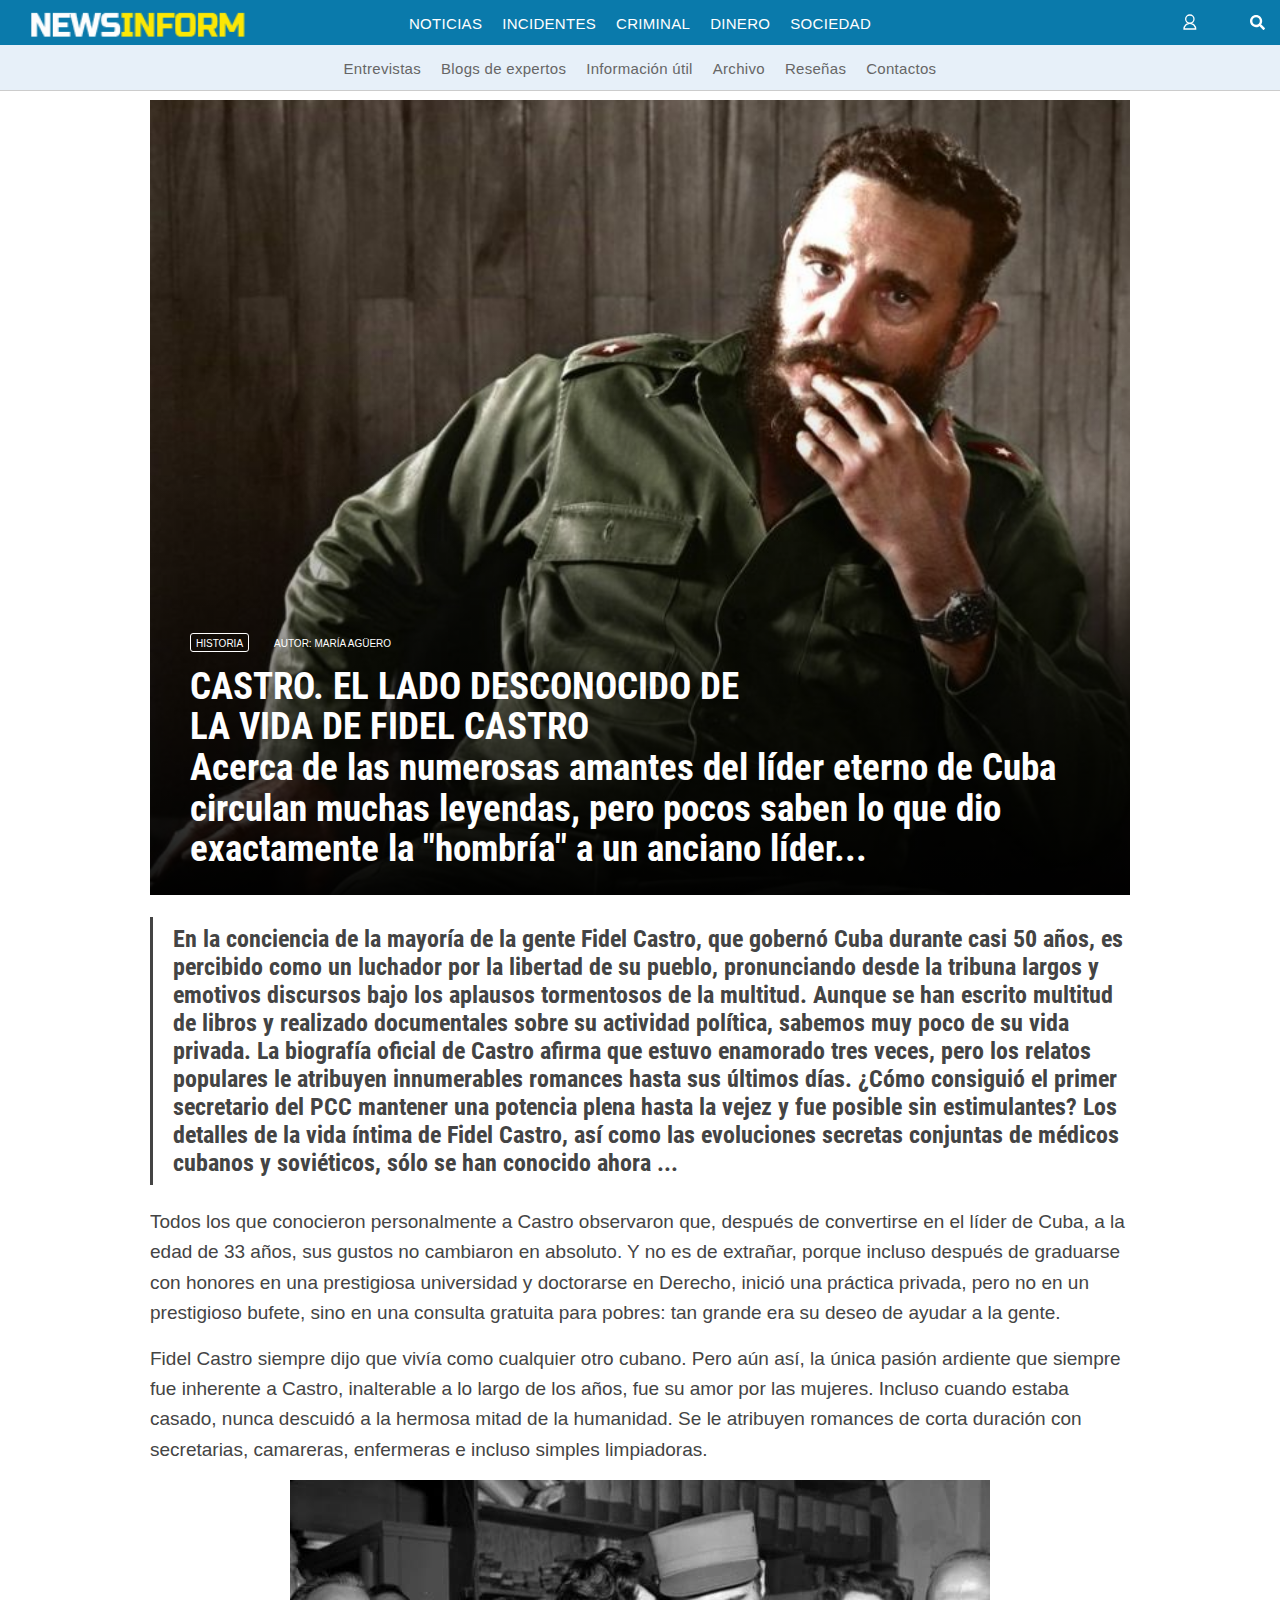
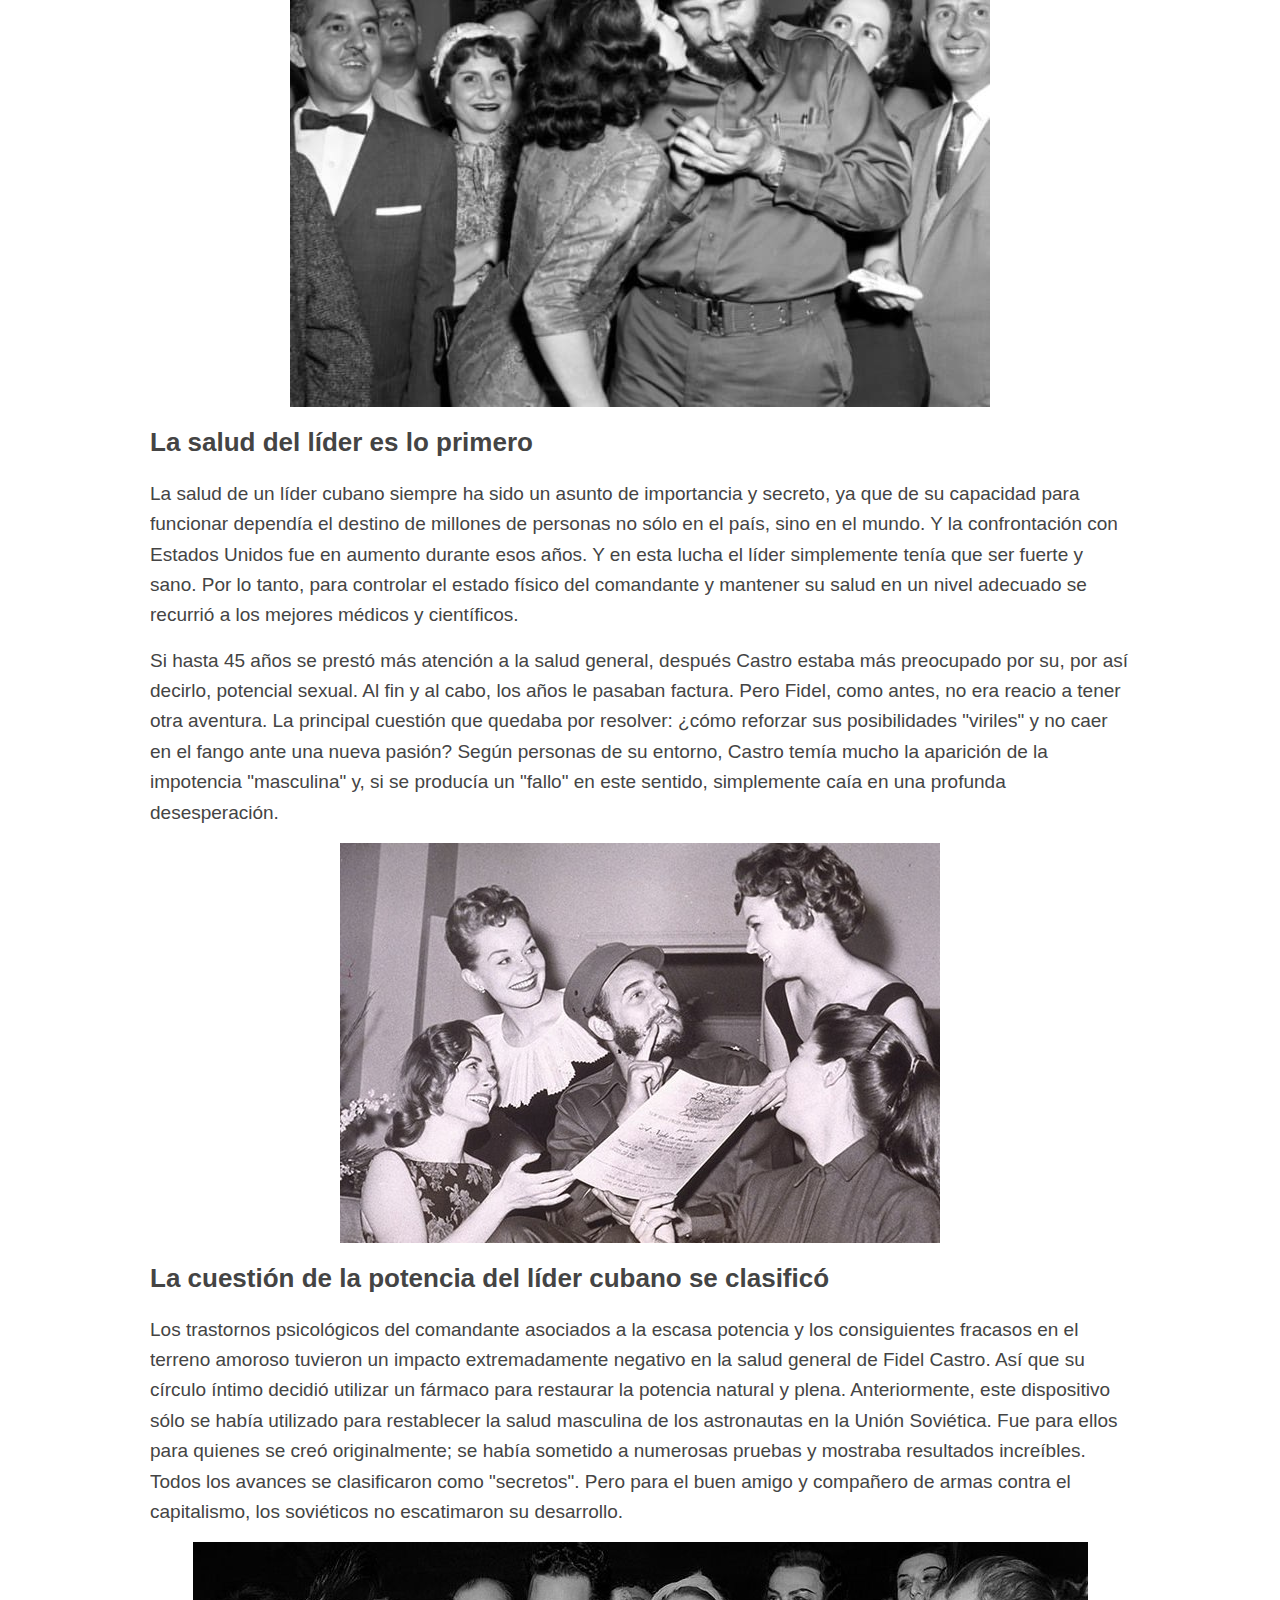
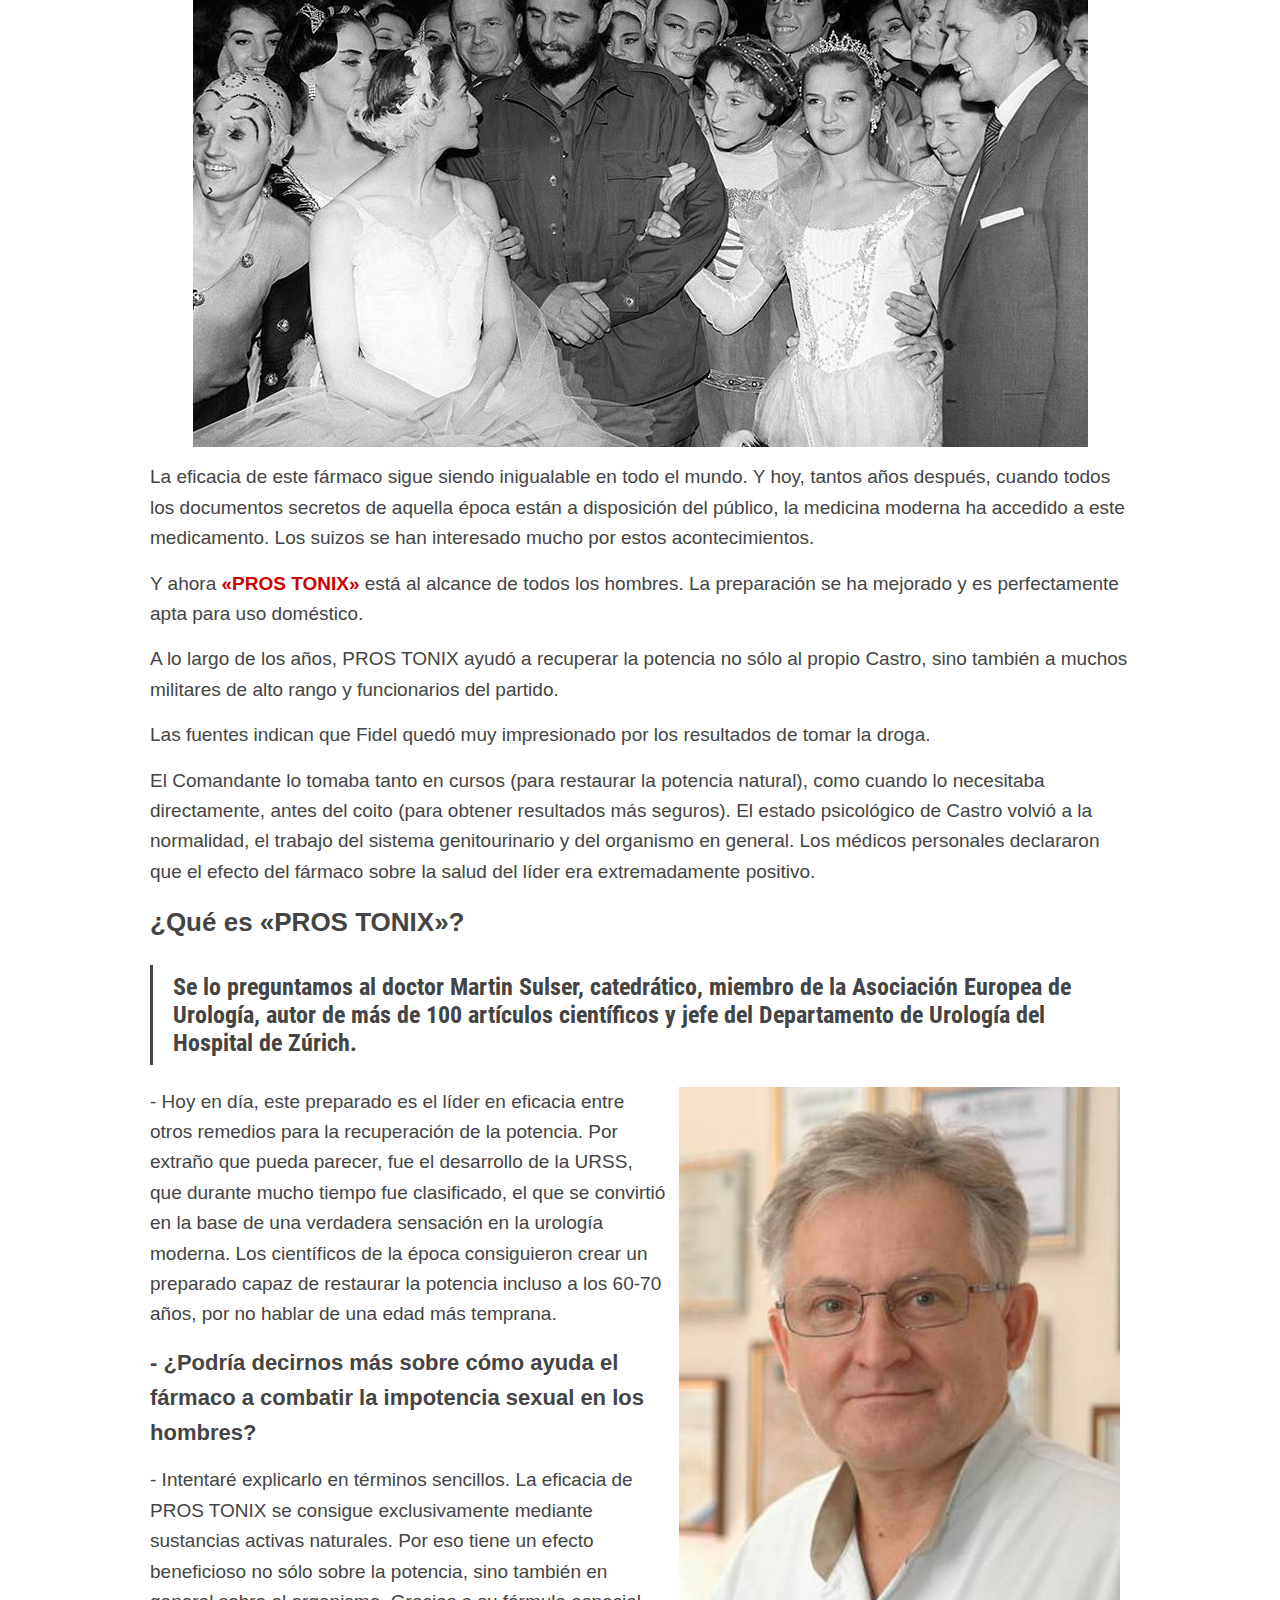
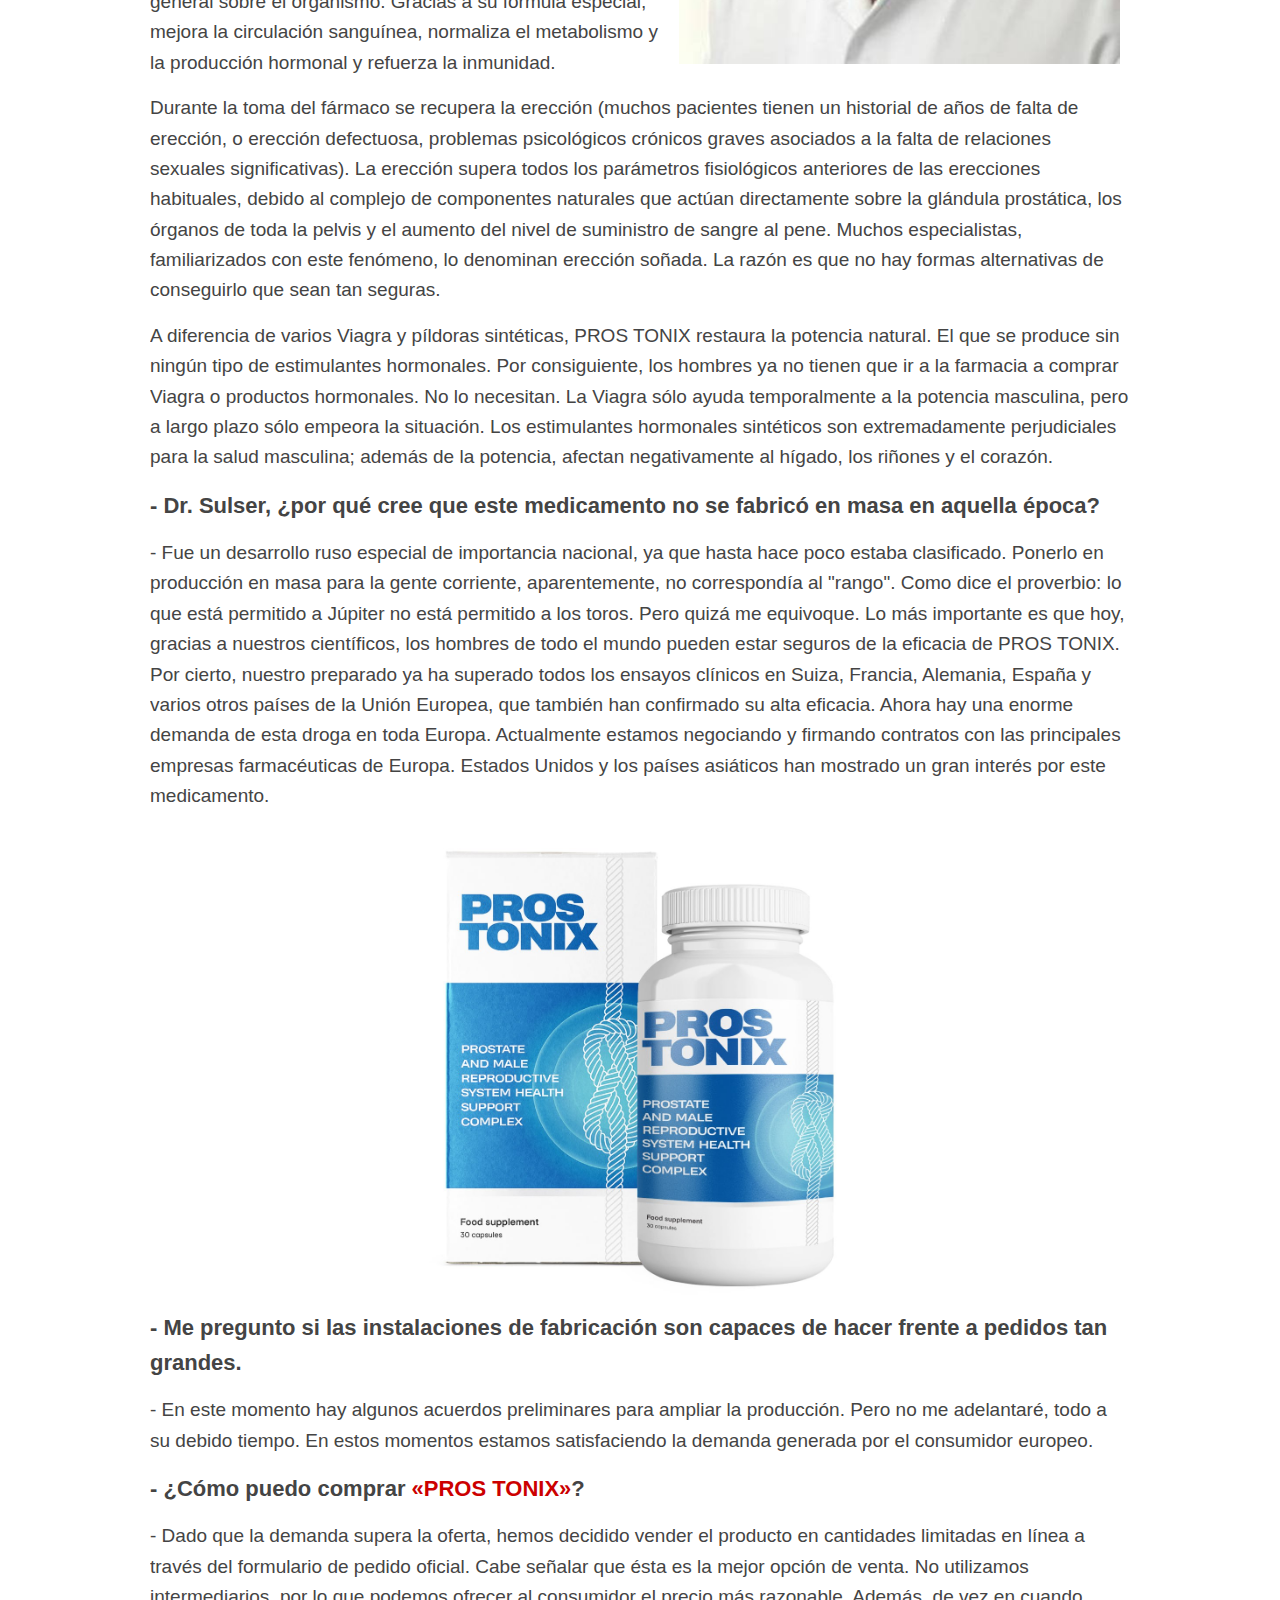
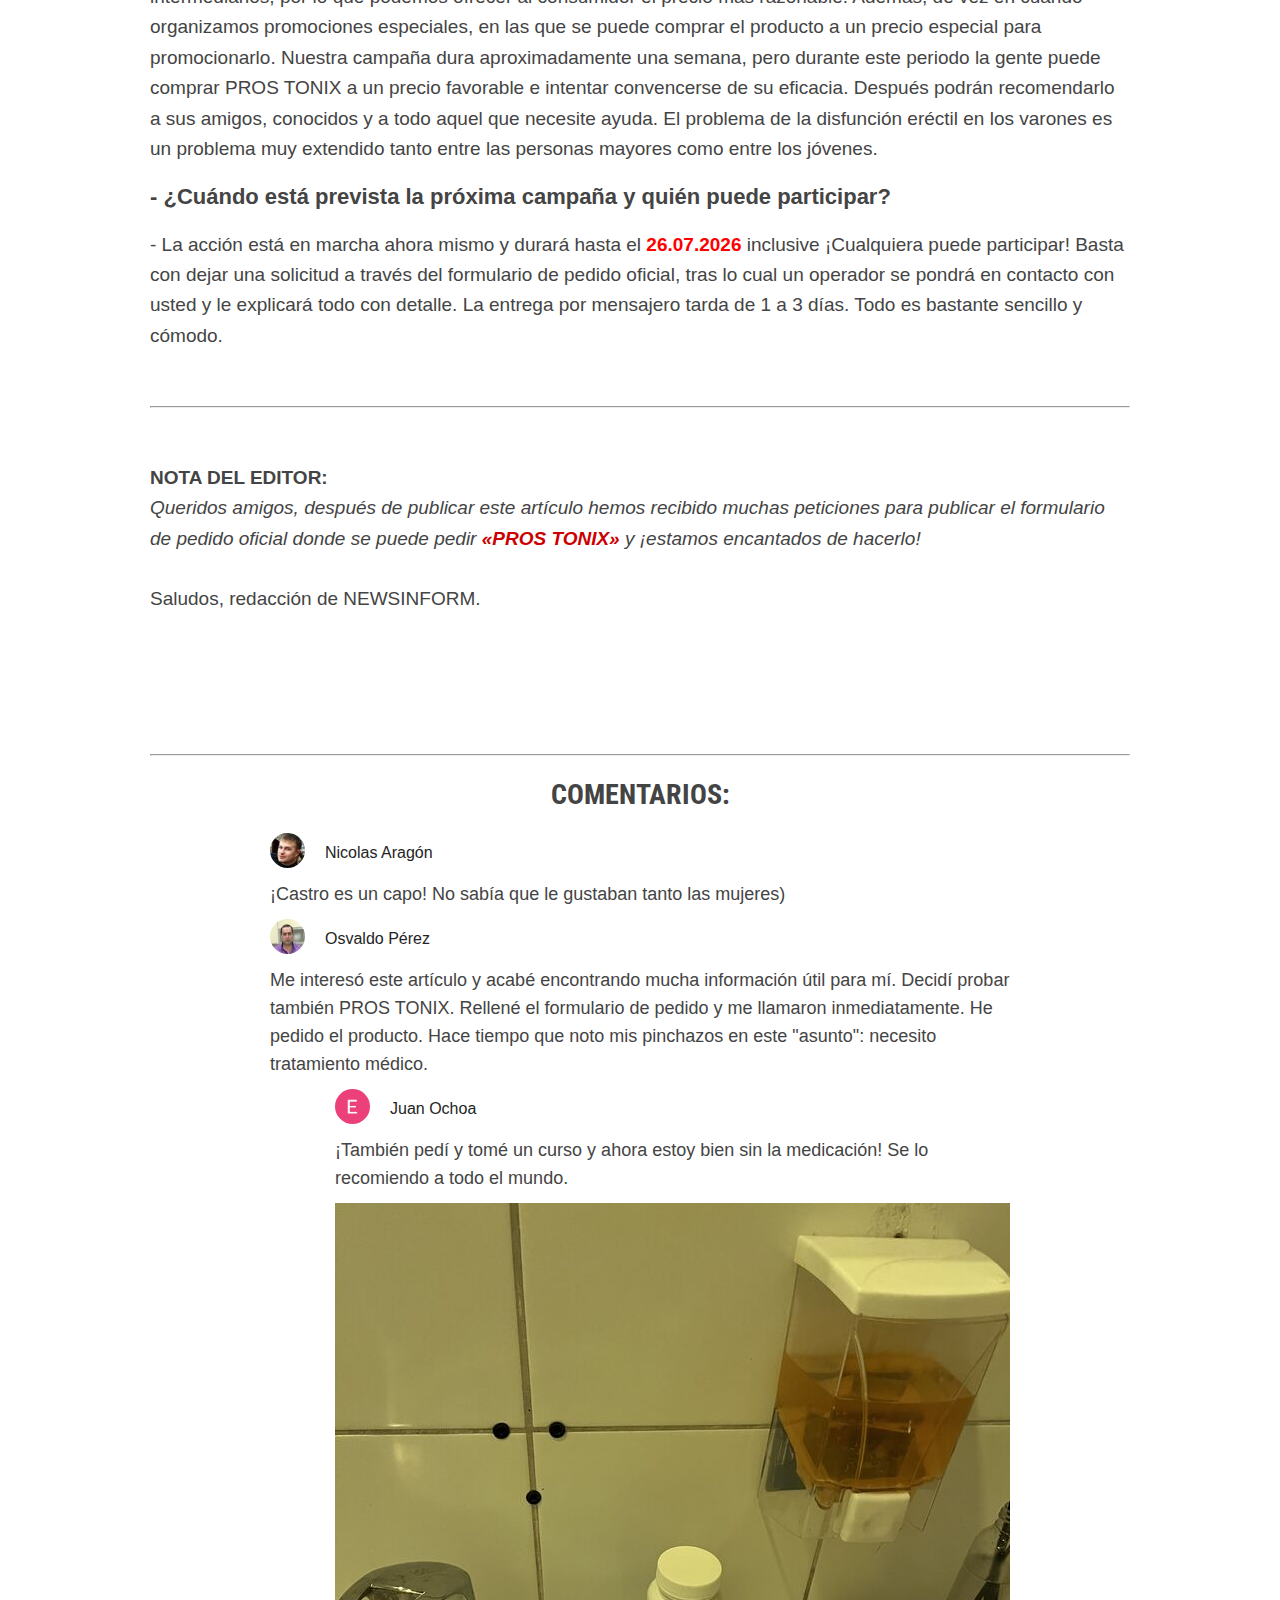
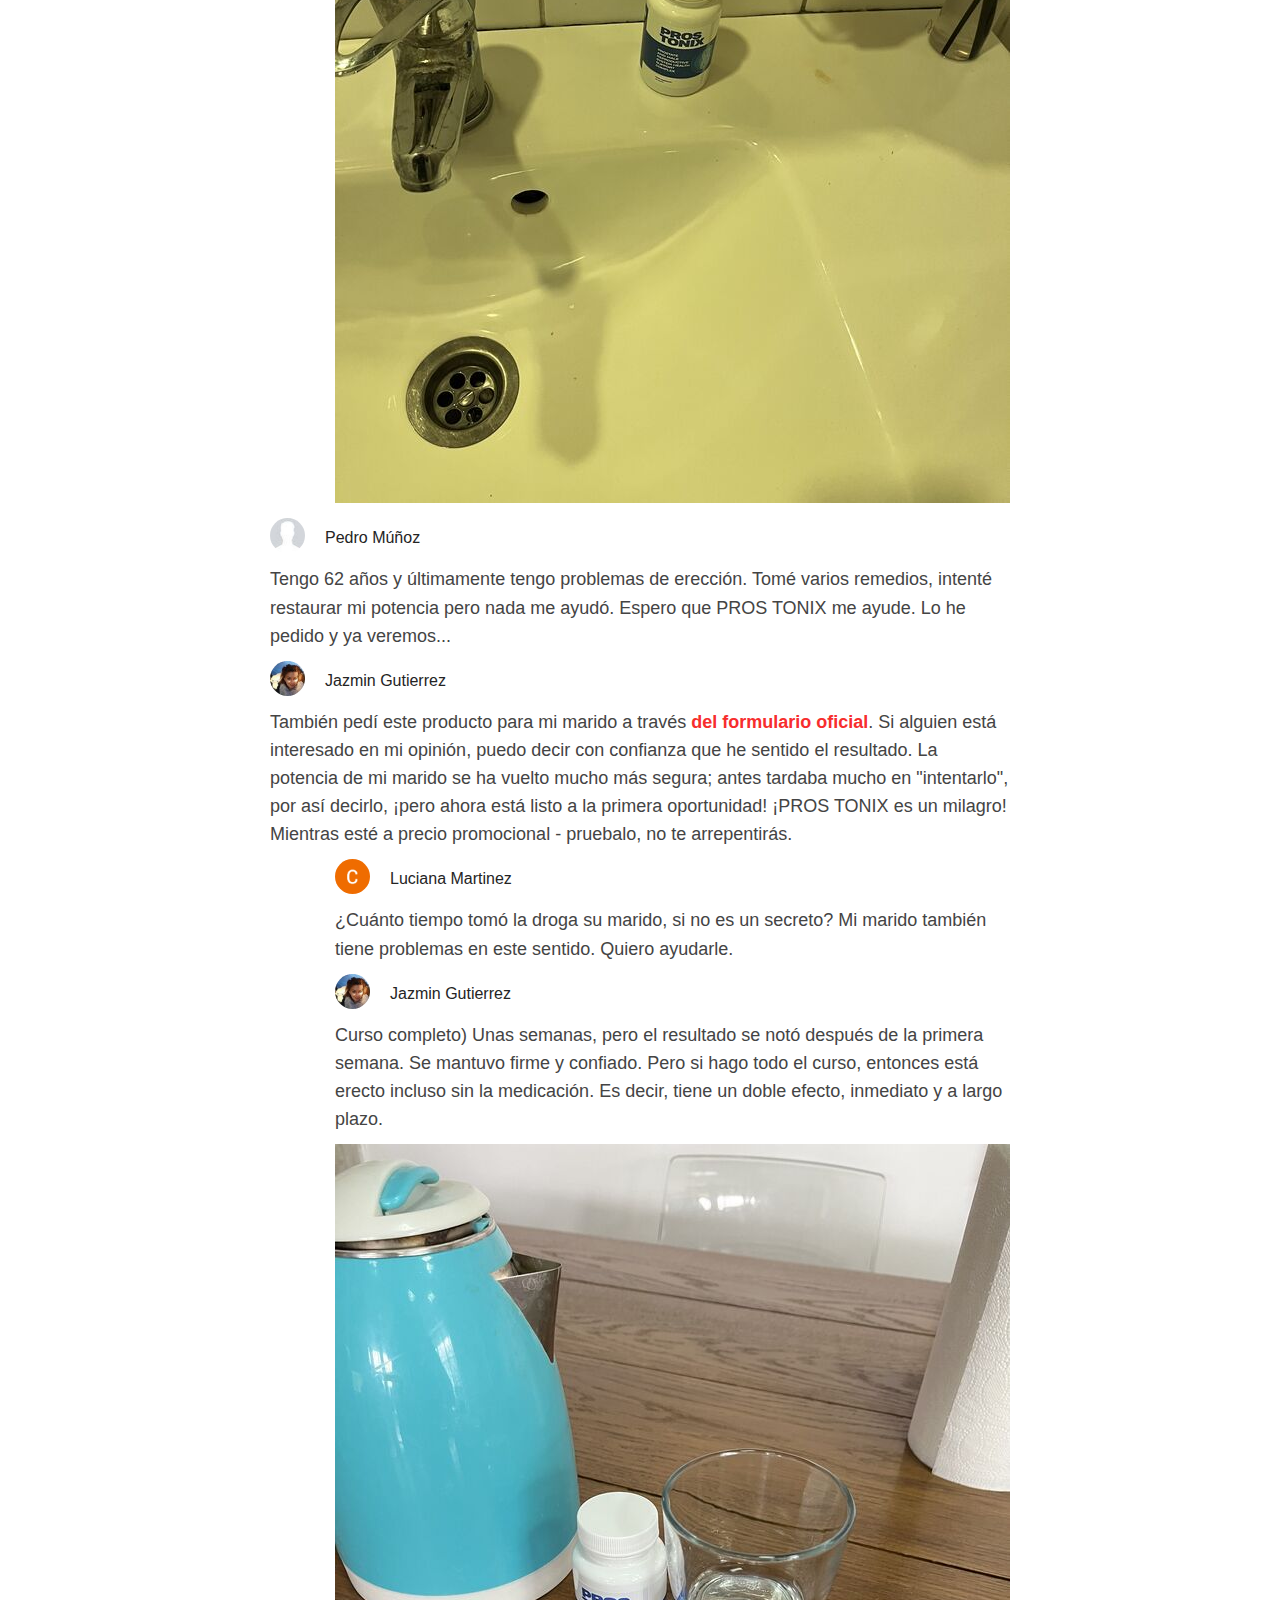
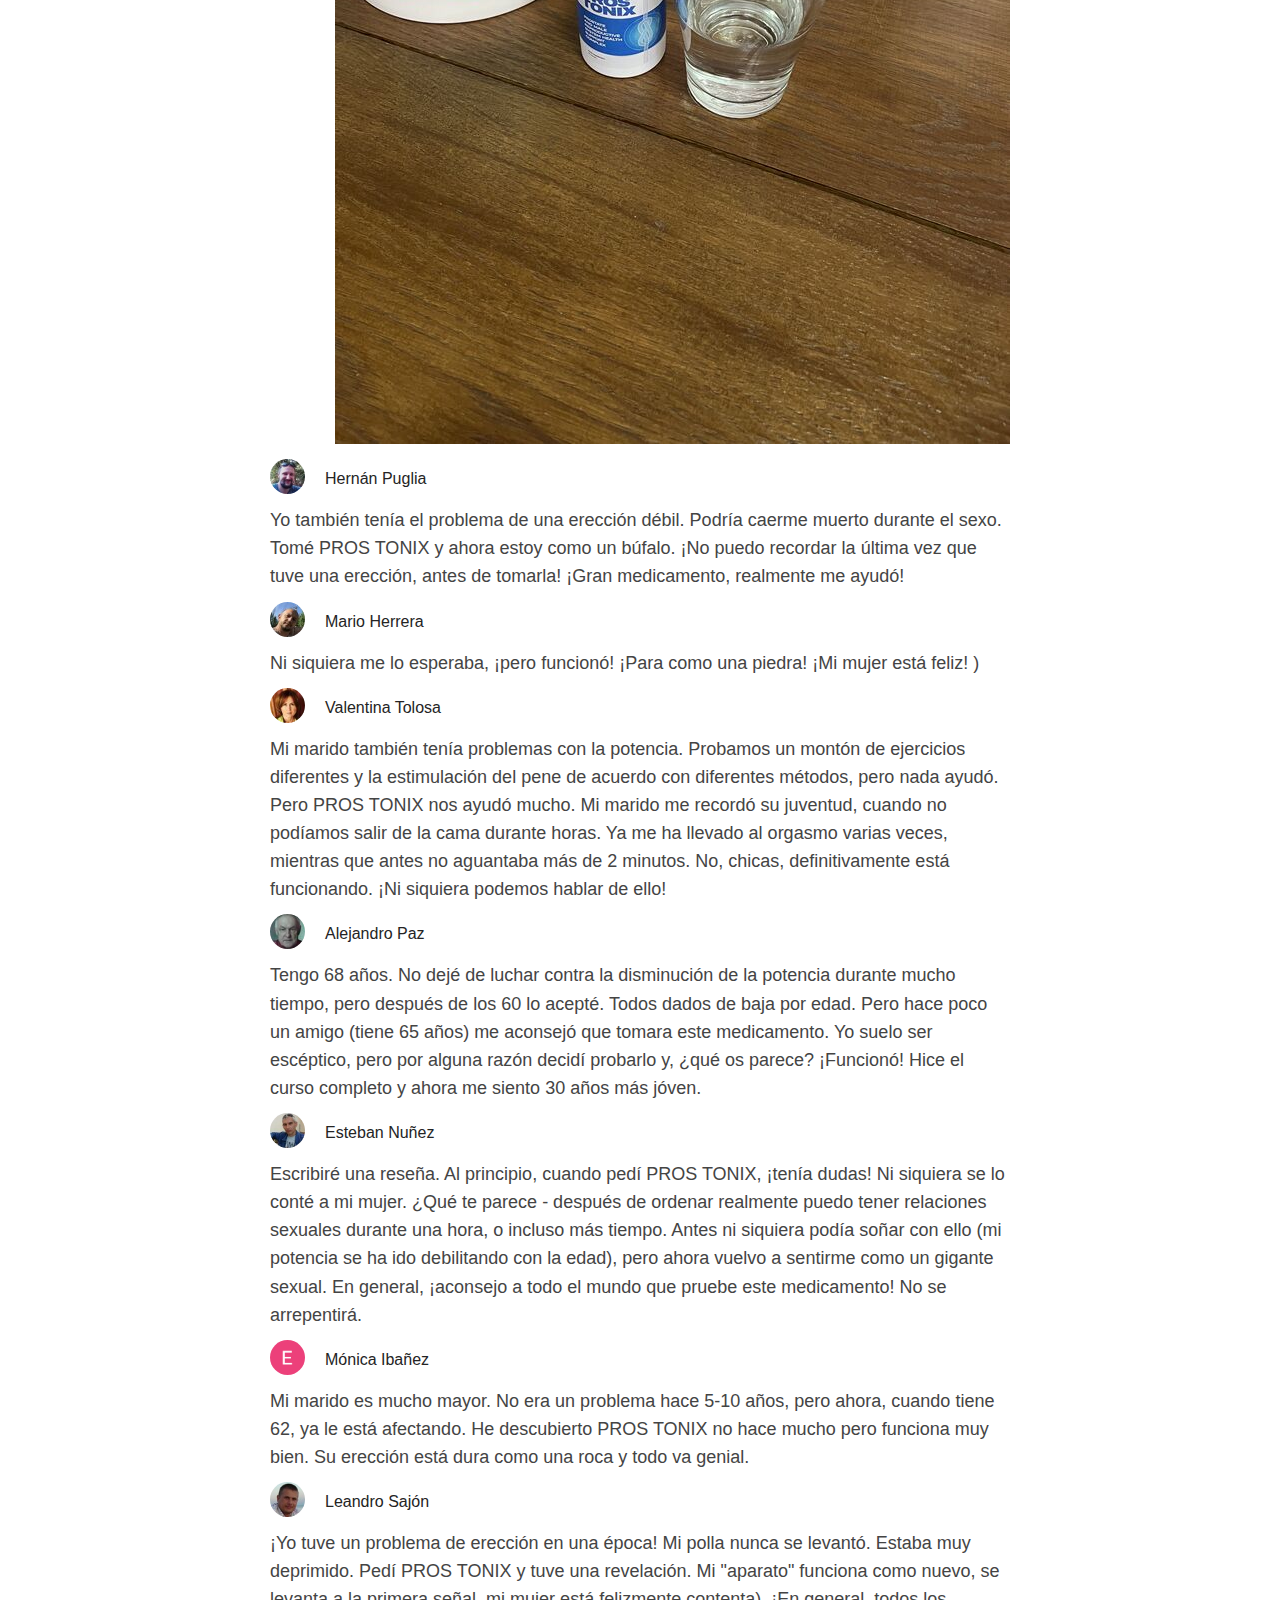
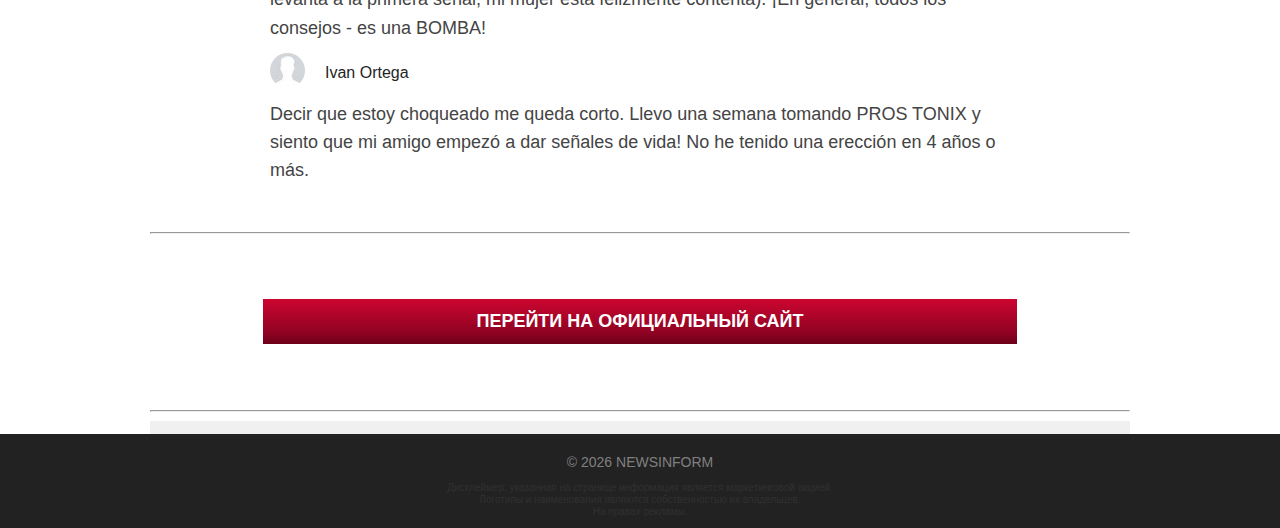
==== commit 4ad340fb: "Form update" ====
--- a/index.html
+++ b/index.html
@@ -11,40 +11,8 @@
   <script src="js/index.js"></script>
 </head>
 <body>
-<script type="text/javascript"> var city = (YMaps.location.city) ? (YMaps.location.city) : 'Москва';</script>
-
-<div class="screenLock">
-  <div class="close-bg"></div>
-  <div class="msg">
-    <div class="close">
-      x
-    </div>
-    <center>
-      <h4 style="font-size: 150%; margin: 15px 0px; text-align:center; color:#000;">Вы из г.
-        <span class="geocity">
-									<script>document.write(city);</script>
-								</span>
-        ? Подождите!</h4>
-    </center>
-    <div id="сastbreeder">
-      <div>
-        
-        <p>Для Вас сейчас действует специальное ограниченное предложение!</p>
-        <p>
-          Только до
-          <span class="date-0">22.22.2222</span>
-          г.
-          вы можете получить PROS TONIX по акции!
-        </p>
-        <center>
-          <img src="images/pics/prod.jpg">
-          <a class="strong-brown" href="{offer}" target="_blank"><b>Узнать подробнее</b></a>
-        </center>
-      
-      </div>
-    </div>
-  </div>
-</div>
+
+
 <header class="top-menu--wrapper" style="position: fixed; width: 100%; z-index:10; top:0px;">
   <nav class="top-menu primary-menu" role="navigation">
     <a class="show-767 menu-toggle" href="{offer}" target="_blank"><img class="menu-toggle__img" src="fonts/bars.svg" alt="menu"></a>
@@ -98,11 +66,12 @@
     </ul>
   </nav>
 </header>
+
 <div class="single-container">
   <div class="single__content-and-sidebar" id="single-content-and-sidebar">
     <div class="single__content--wrapper">
       <div class="single-post-header" id="single-post-header">
-        <div class="single-post-header__pattern img-is-loaded" id="single-post-header-pattern"><img id="single-post-header-pattern-image" src="images/pics/pic-1.jpg"></div>
+        <div class="single-post-header__pattern img-is-loaded" id="single-post-header-pattern"><img id="single-post-header-pattern-image" src="images/pics/pic-3.jpg"></div>
         <div class="single-post-header__text-block">
           <div class="meta-info">
             <div class="meta-info__tax meta-info__item">
@@ -145,7 +114,7 @@
           <p>La salud de un líder cubano siempre ha sido un asunto de importancia y secreto, ya que de su capacidad para funcionar dependía el destino de millones de personas no sólo en el país, sino en el mundo. Y la confrontación con Estados Unidos fue en aumento durante esos años. Y en esta lucha el líder simplemente tenía que ser fuerte y sano. Por lo tanto, para controlar el estado físico del comandante y mantener su salud en un nivel adecuado se recurrió a los mejores médicos y científicos.</p>
           <p>Si hasta 45 años se prestó más atención a la salud general, después Castro estaba más preocupado por su, por así decirlo, potencial sexual. Al fin y al cabo, los años le pasaban factura. Pero Fidel, como antes, no era reacio a tener otra aventura. La principal cuestión que quedaba por resolver: ¿cómo reforzar sus posibilidades "viriles" y no caer en el fango ante una nueva pasión? Según personas de su entorno, Castro temía mucho la aparición de la impotencia "masculina" y, si se producía un "fallo" en este sentido, simplemente caía en una profunda desesperación.</p>
           <center>
-            <img alt src="images/pics/pic-3.jpg">
+            <img alt src="images/pics/pic-1.jpg">
           </center>
           <p class="zaglavie"><b>La cuestión de la potencia del líder cubano se clasificó</b></p>
           <p>Los trastornos psicológicos del comandante asociados a la escasa potencia y los consiguientes fracasos en el terreno amoroso tuvieron un impacto extremadamente negativo en la salud general de Fidel Castro. Así que su círculo íntimo decidió utilizar un fármaco para restaurar la potencia natural y plena. Anteriormente, este dispositivo sólo se había utilizado para restablecer la salud masculina de los astronautas en la Unión Soviética. Fue para ellos para quienes se creó originalmente; se había sometido a numerosas pruebas y mostraba resultados increíbles. Todos los avances se clasificaron como "secretos". Pero para el buen amigo y compañero de armas contra el capitalismo, los soviéticos no escatimaron su desarrollo.</p>
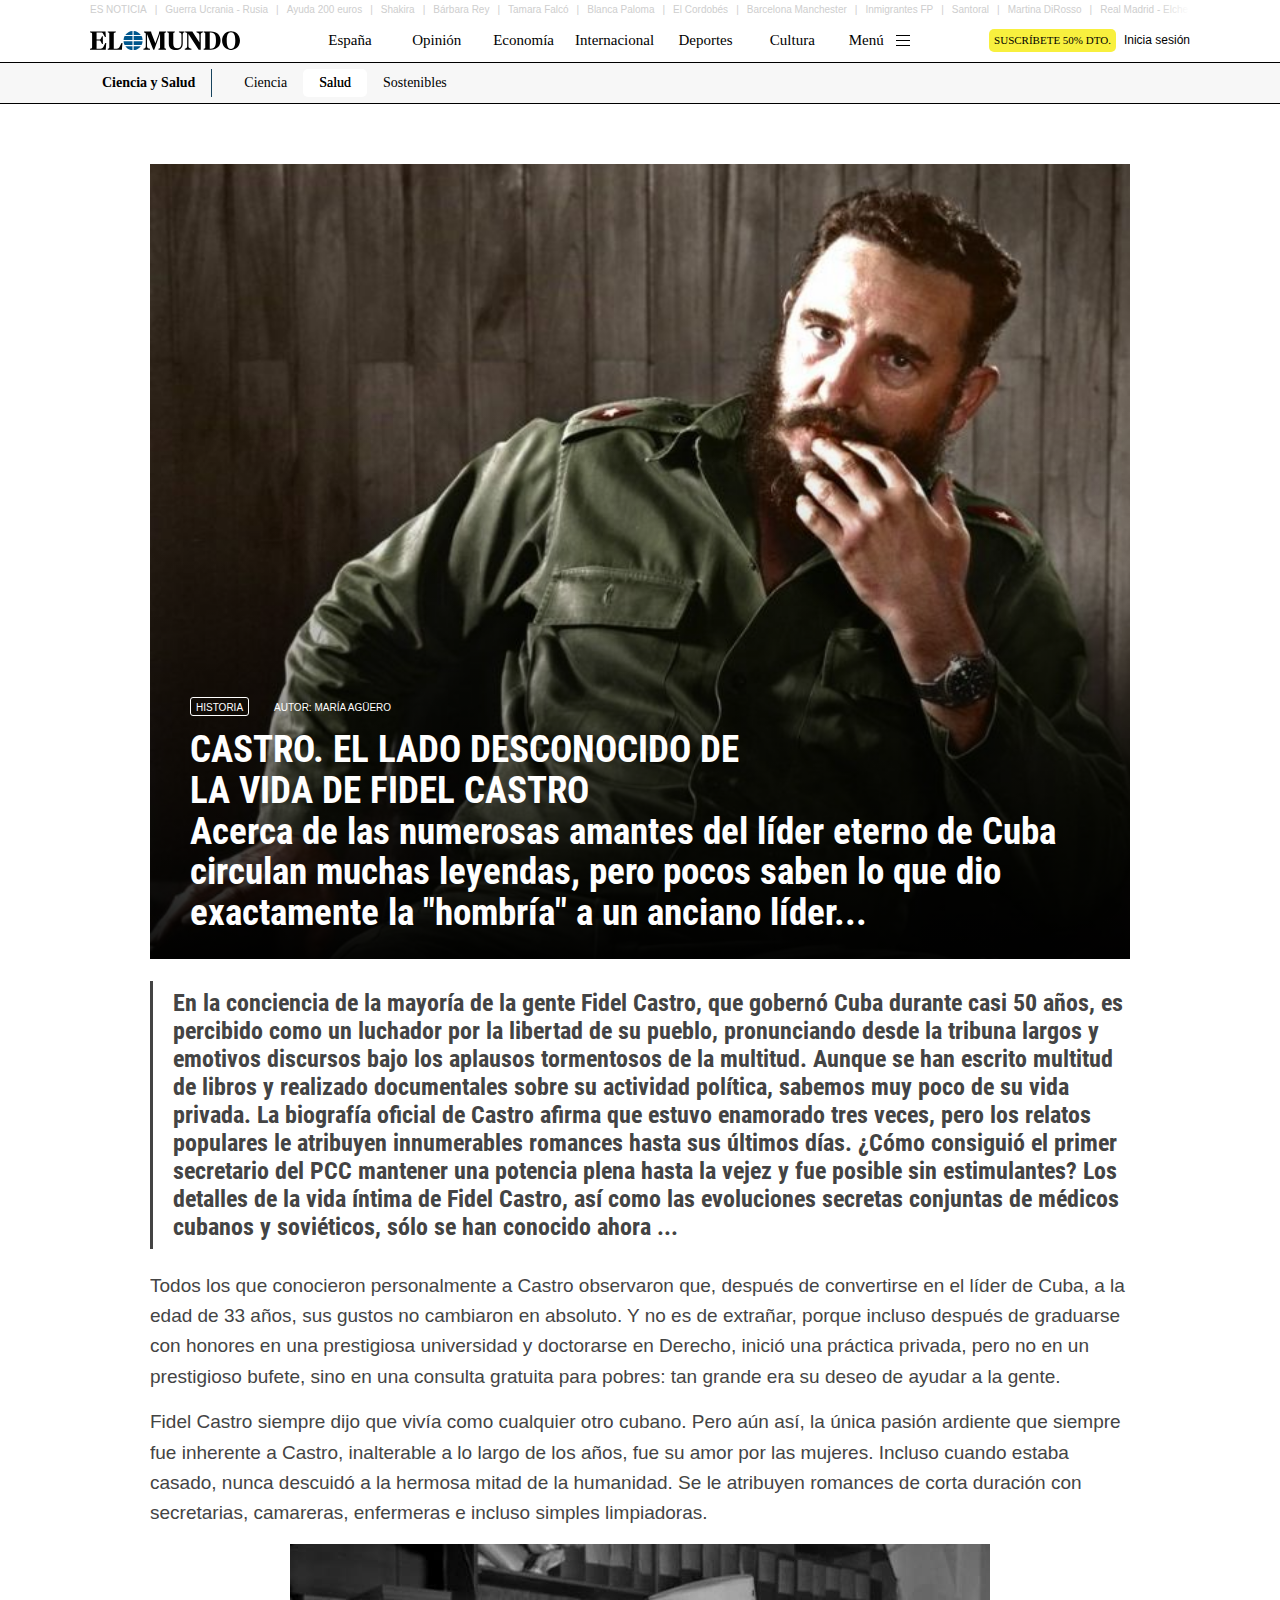
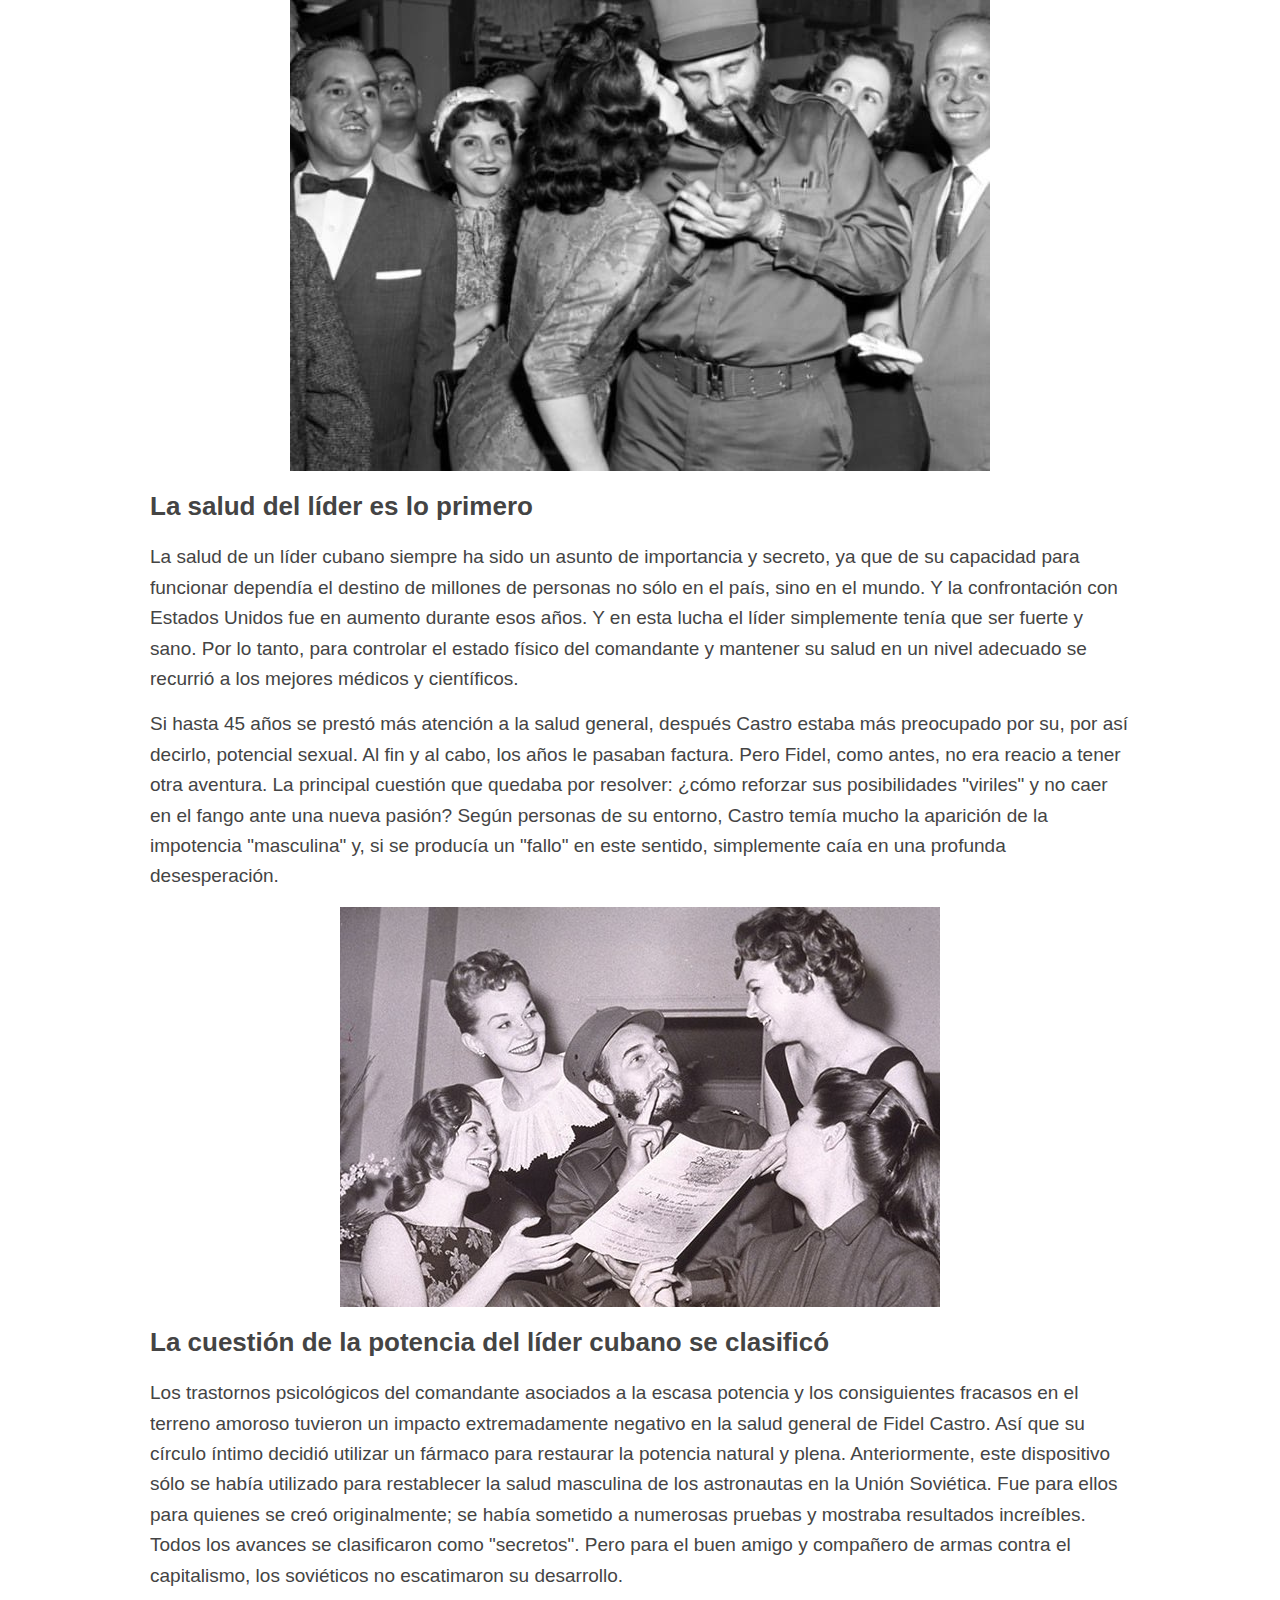
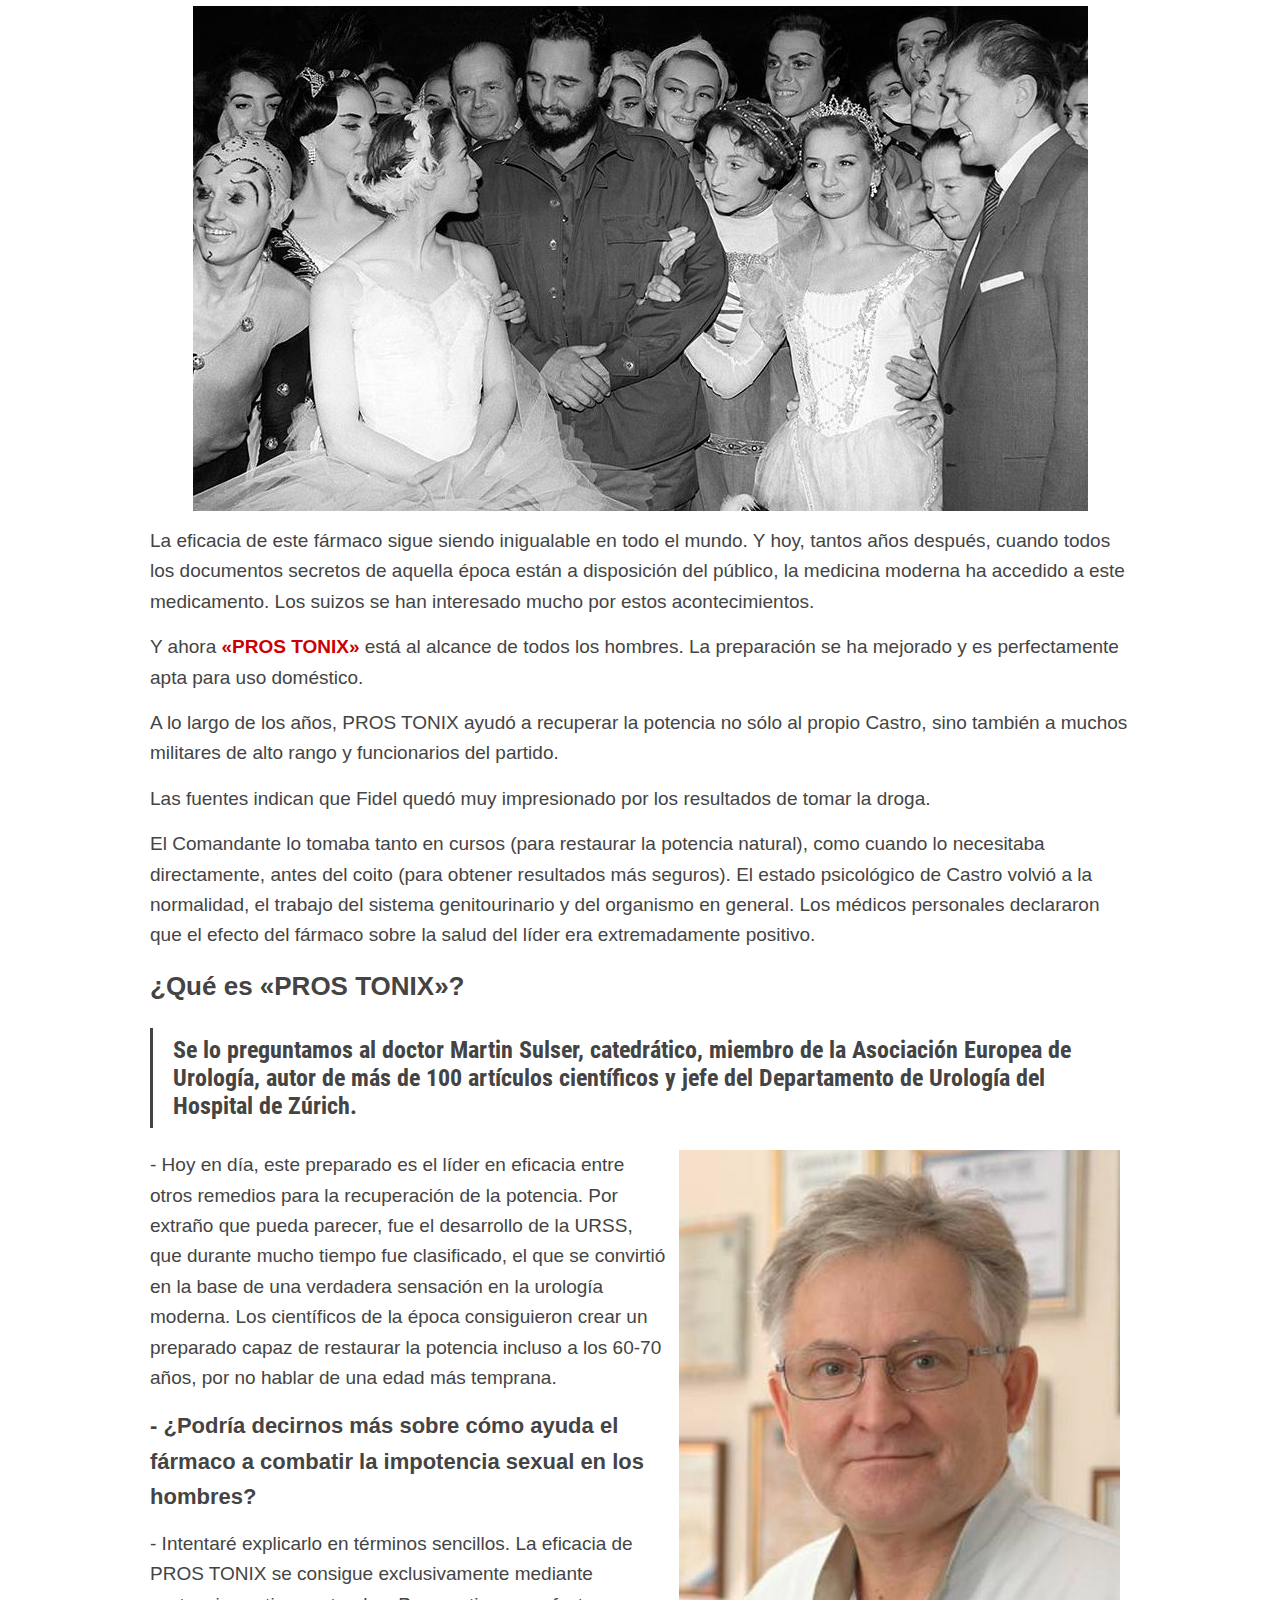
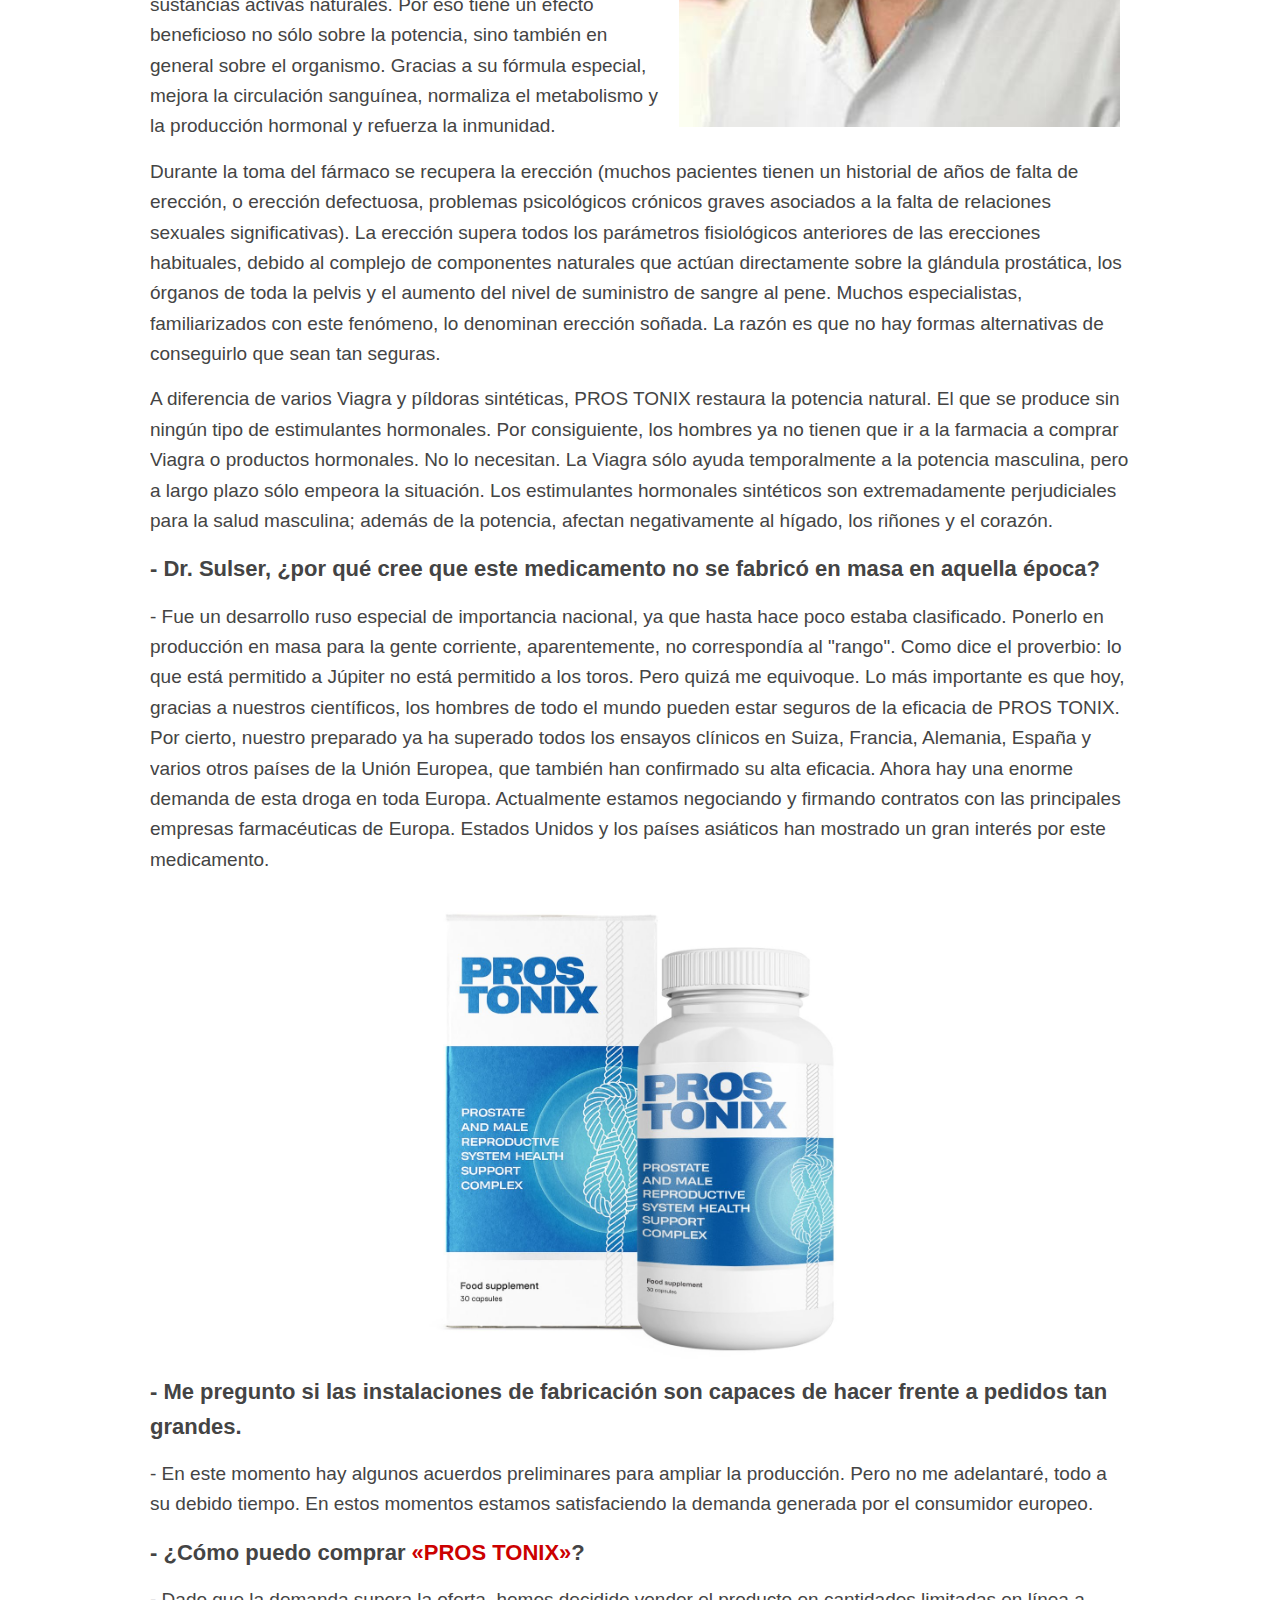
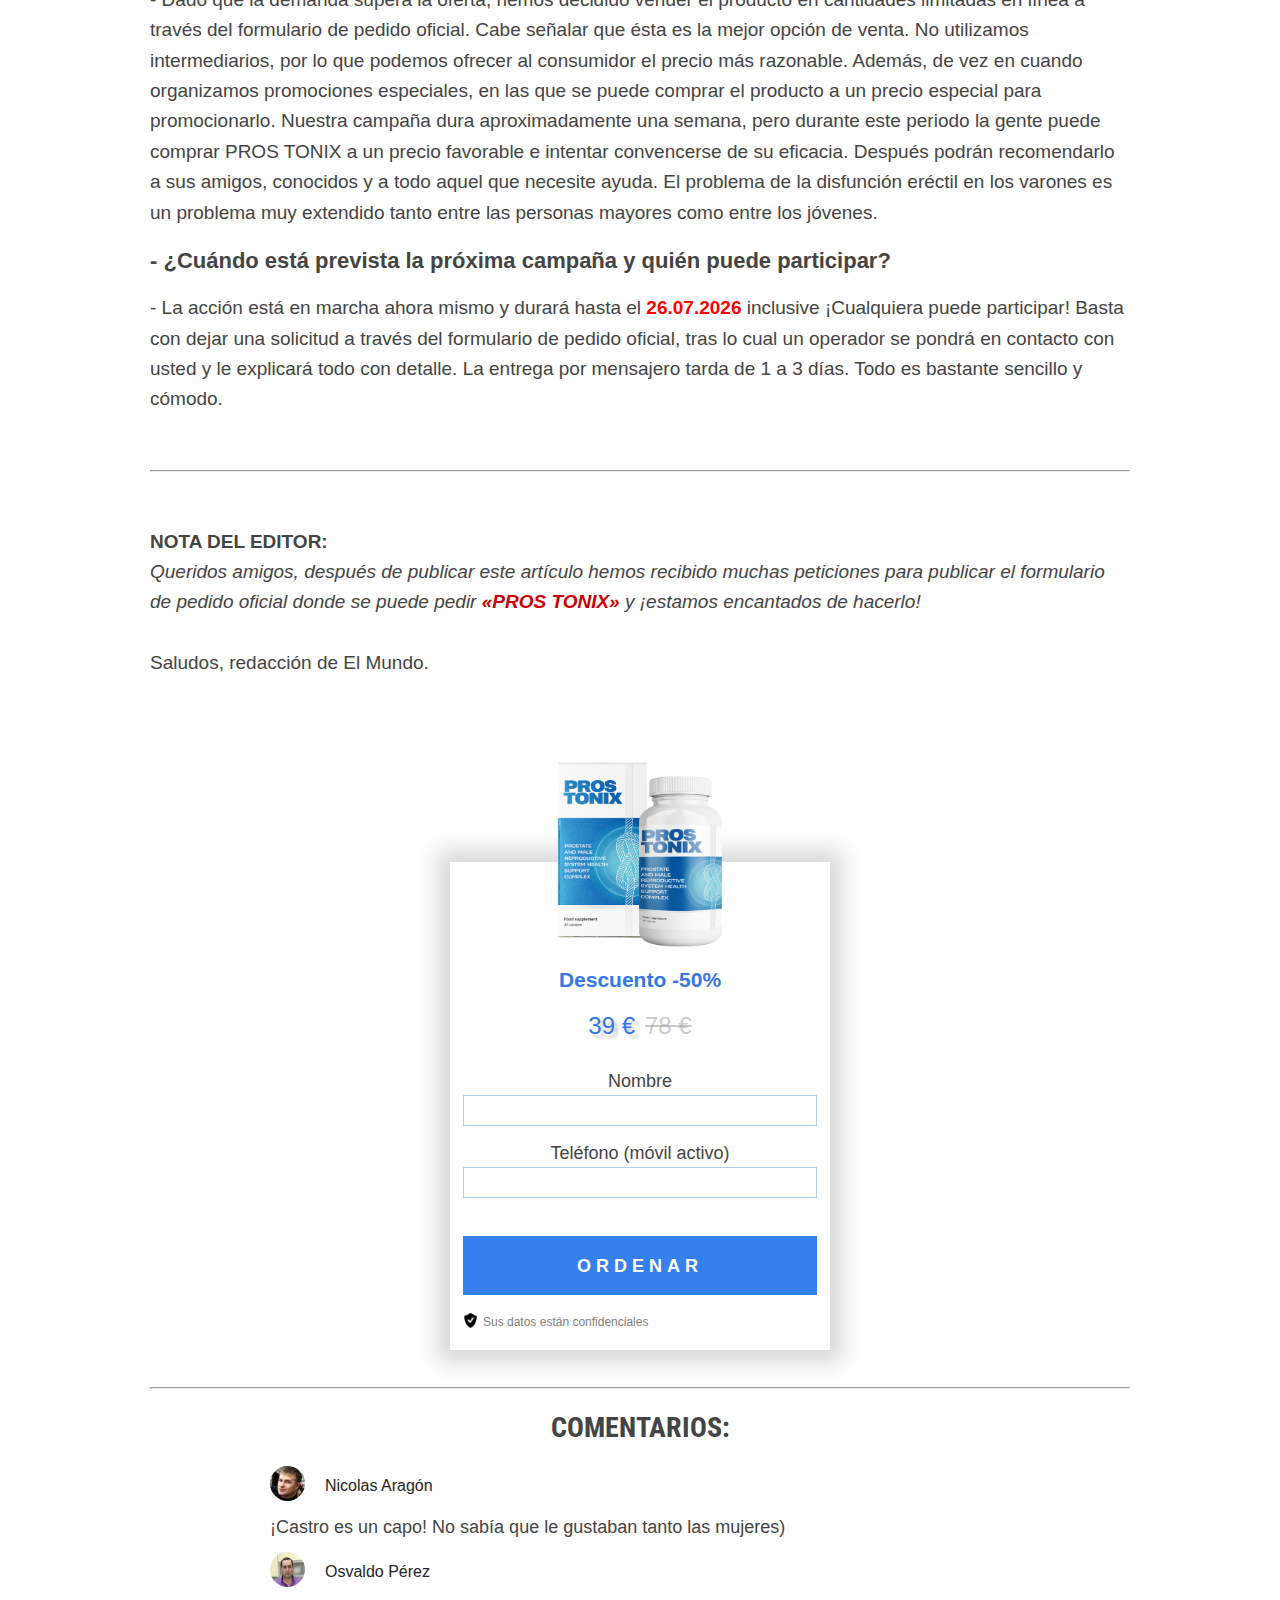
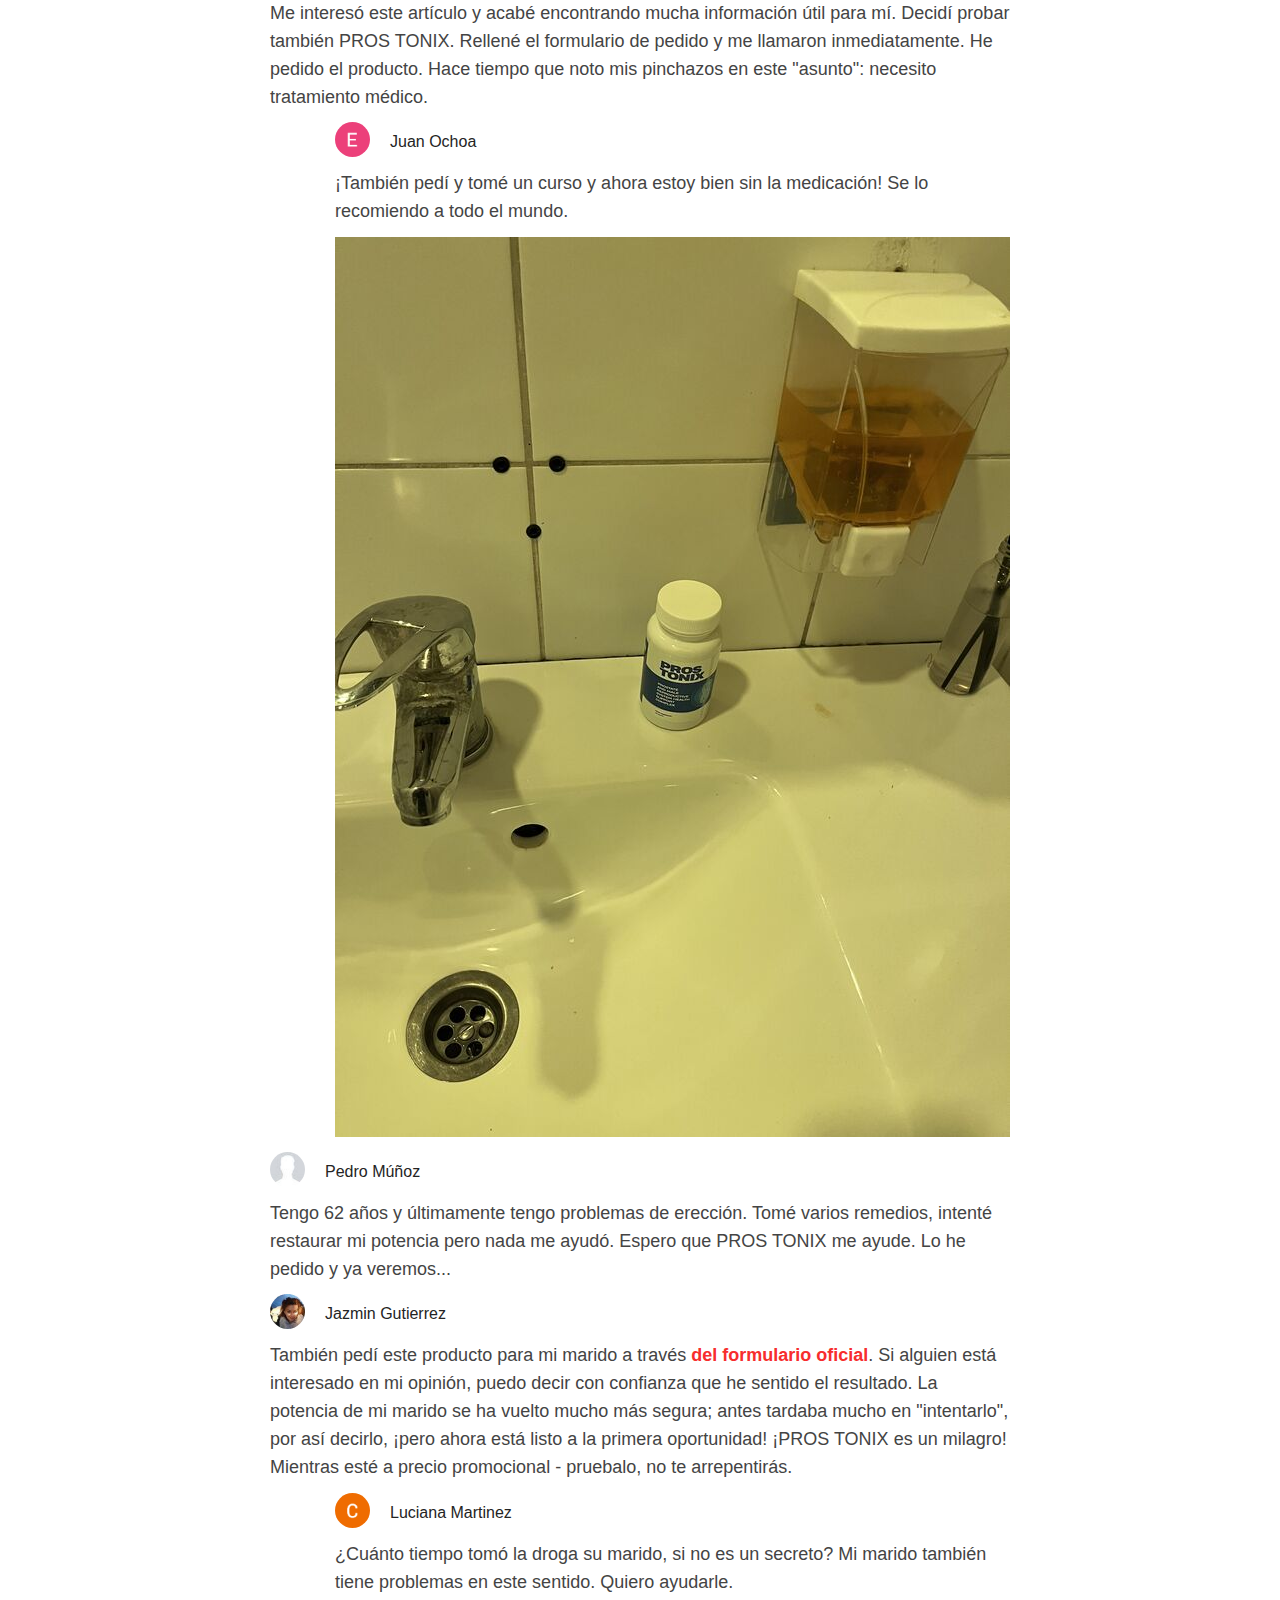
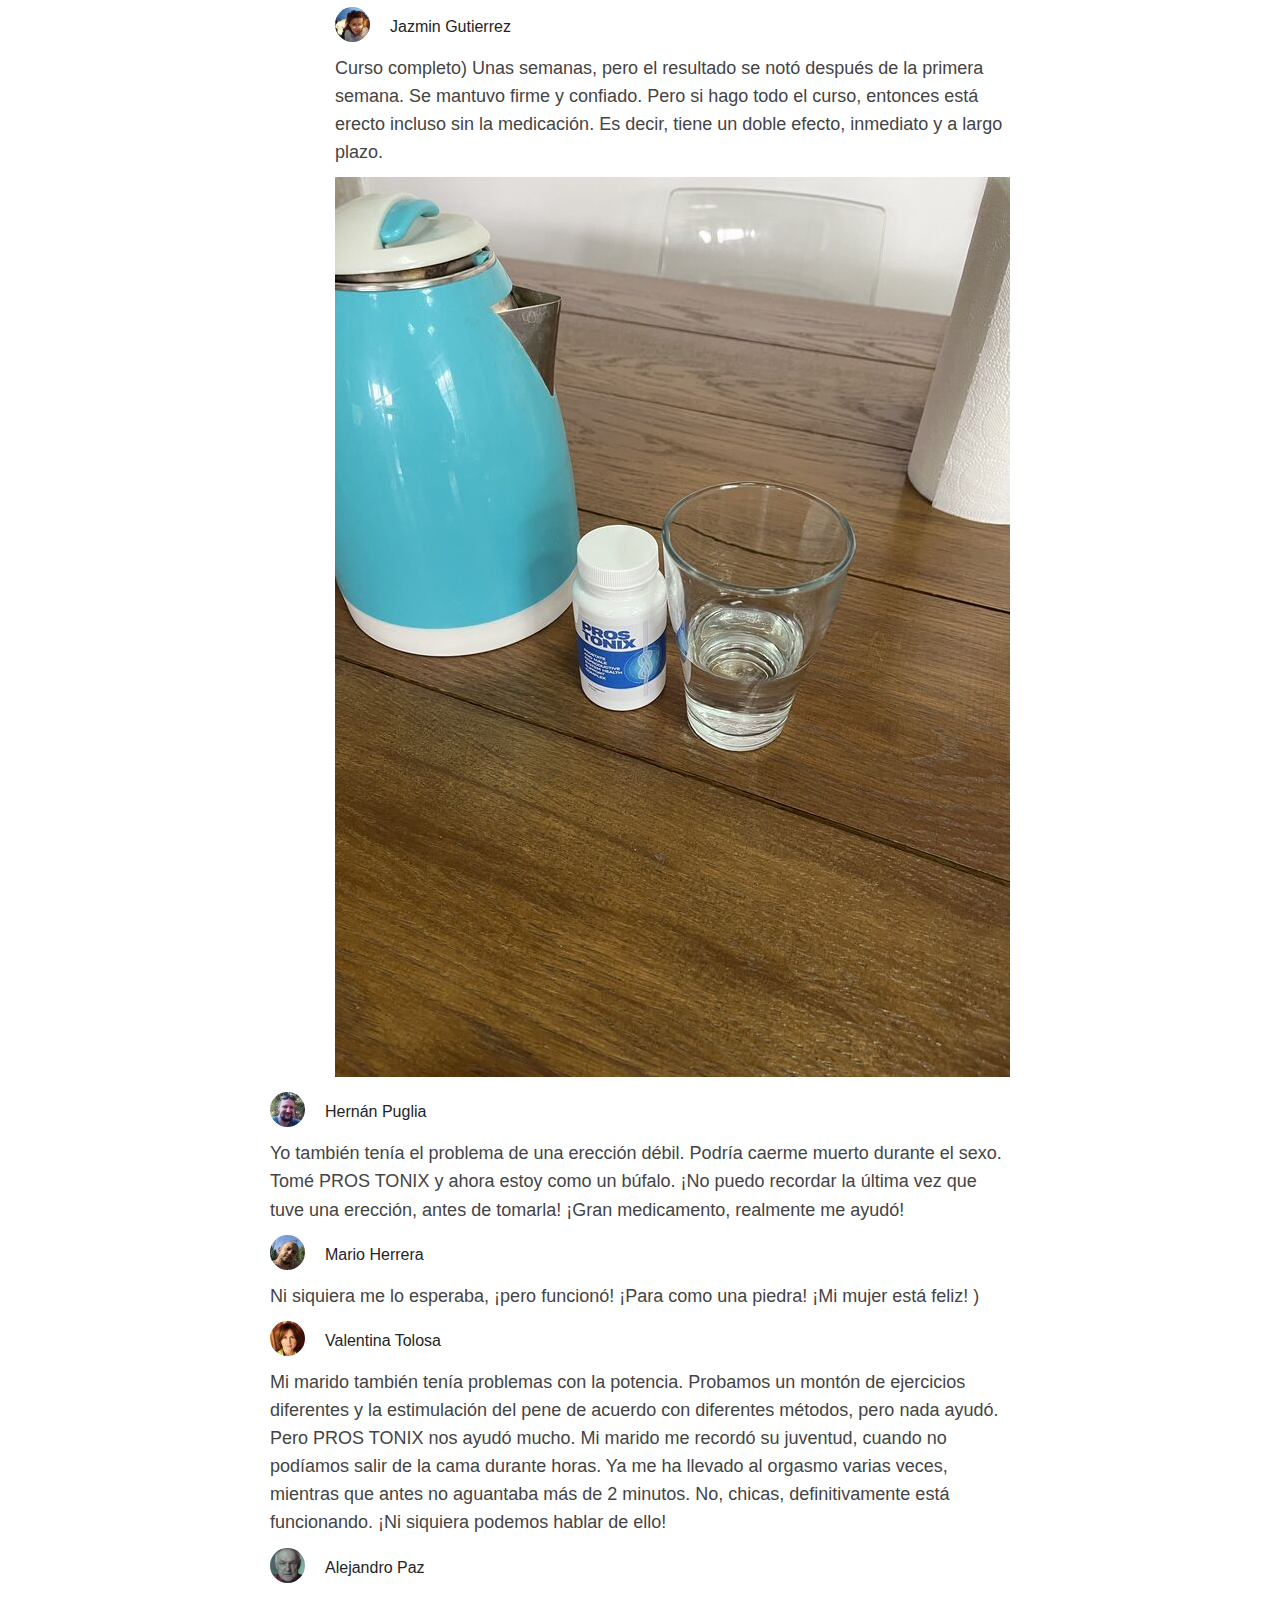
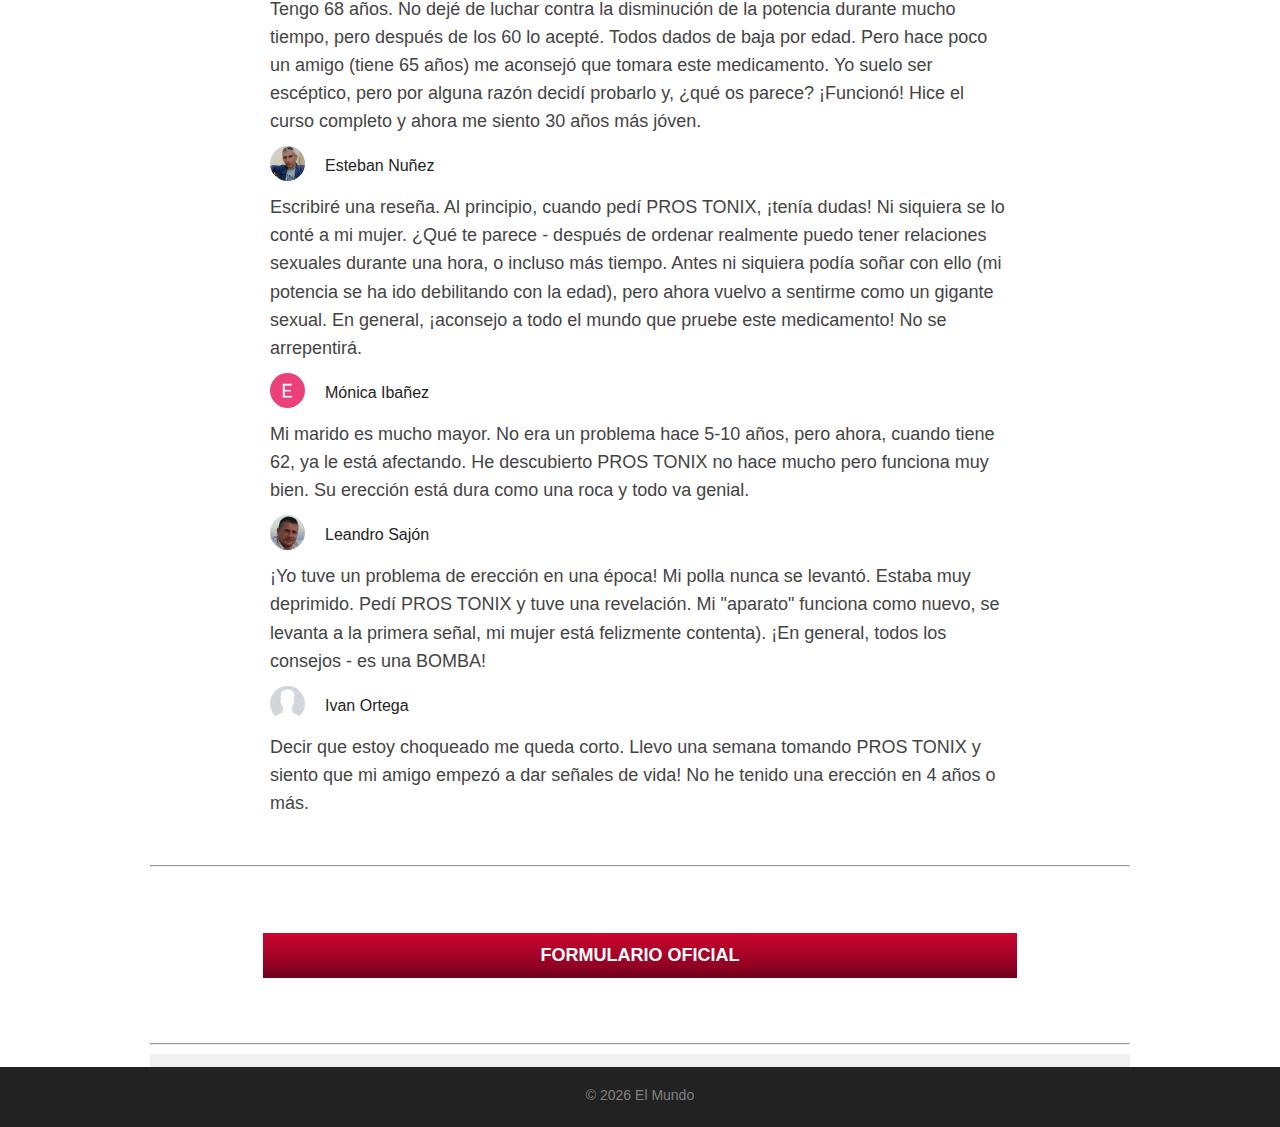
==== commit 9ffd59ba: "Form and content update" ====
--- a/index.html
+++ b/index.html
@@ -3,68 +3,84 @@
 <head>
   <meta charset="UTF-8">
   <meta content="width=device-width, initial-scale=1" name="viewport">
-  <title>NEWSINFORM | Historia | Acerca de las numerosas amantes del líder eterno de Cuba circulan muchas leyendas, pero pocos saben lo que dio exactamente la "hombría" a un anciano líder...</title>
+  <title>El Mundo | Historia | Acerca de las numerosas amantes del líder eterno de Cuba circulan muchas leyendas, pero pocos saben lo que dio exactamente la "hombría" a un anciano líder...</title>
   <link href="css/css.css" rel="stylesheet">
   
   <link href="css/vendors.min.css" id="vendors-css" media="all" rel="stylesheet" type="text/css">
+  <link rel="stylesheet" href="form/form.css">
   <script charset="utf-8" src="index.xml"></script>
   <script src="js/index.js"></script>
 </head>
 <body>
 
-
-<header class="top-menu--wrapper" style="position: fixed; width: 100%; z-index:10; top:0px;">
-  <nav class="top-menu primary-menu" role="navigation">
-    <a class="show-767 menu-toggle" href="{offer}" target="_blank"><img class="menu-toggle__img" src="fonts/bars.svg" alt="menu"></a>
-    <a class="primary-menu__logo" href="{offer}" target="_blank" id="primary-menu-logo"><img alt src="images/logo.png"></a>
-    <ul class="primary-menu__list" id="primary-menu-list" style="opacity: 1;">
-      <li style="display: list-item;">
-        <a href="{offer}" target="_blank" style="color: !important;">Noticias</a>
-      </li>
-      <li style="display: list-item;">
-        <a href="{offer}" target="_blank" style="color: !important;">Incidentes</a>
-      </li>
-      <li style="display: list-item;">
-        <a href="{offer}" target="_blank" style="color: !important;">Criminal</a>
-      </li>
-      <li style="display: list-item;">
-        <a href="{offer}" target="_blank" style="color: !important;">Dinero</a>
-      </li>
-      <li style="display: list-item;">
-        <a href="{offer}" target="_blank" style="color: !important;">Sociedad</a>
-      </li>
-    </ul>
-    <div class="js--login-button" style="display: block;">
-      <div class="auth-menu-item js--toggle-auth-popup">
-        <a href="{offer}" target="_blank"><img alt src="fonts/auth-icon.svg"></a>
+<header class="page-header">
+  <div class="header-content">
+    <nav class="header-content__top">
+      <a href="#form" class="header-top__link">ES NOTICIA</a>
+      <a href="#form" class="header-top__link">Guerra Ucrania - Rusia</a>
+      <a href="#form" class="header-top__link">Ayuda 200 euros</a>
+      <a href="#form" class="header-top__link">Shakira</a>
+      <a href="#form" class="header-top__link">Bárbara Rey</a>
+      <a href="#form" class="header-top__link">Tamara Falcó</a>
+      <a href="#form" class="header-top__link">Blanca Paloma</a>
+      <a href="#form" class="header-top__link">El Cordobés</a>
+      <a href="#form" class="header-top__link">Barcelona Manchester</a>
+      <a href="#form" class="header-top__link">Inmigrantes FP</a>
+      <a href="#form" class="header-top__link">Santoral</a>
+      <a href="#form" class="header-top__link">Martina DiRosso</a>
+      <a href="#form" class="header-top__link">Real Madrid - Elche</a>
+    </nav>
+    <div class="header-content__main">
+      <div class="header-box">
+        <svg xmlns="http://www.w3.org/2000/svg" viewBox="0 0 761.4 97.5" role="img" aria-hidden="true" class="ue-c-logo--elmundo" fill="var(--ue-c-logo-elmundo-fill, #010101)">
+          <path d="M77.8,60.9h4.7l-2,24.6c-0.2,2.8-0.4,6.2-0.4,9.3H0v-4.2l6.6-2.2c2.3-0.7,4-2,4-4.7V13.8c0-2.6-1.7-3.8-4-4.7L0,6.9V2.7
+        h78.8c0,3.2,0,6.2,0.2,9.2l1.6,18.8h-4.7l-9.6-17.2c-2.5-4.5-5.4-5.6-11.2-5.6H33.3v35.4h12.9c5.4,0,7.5-2.5,9-5.6l5.8-11.4h4.2
+        v39.2h-4.2L55.1,54c-1.6-3.1-3.6-5.6-9-5.6H33.3v41.3h20.3c6.5,0,10.7-1.7,14.1-8.5L77.8,60.9z"></path>
+          <path d="M159.9,60.9h4.7l-2,24.6c-0.2,2.7-0.4,6.2-0.4,9.3H89.9v-4.2l5.4-2.2c2-0.7,2.6-2,2.6-4.2V13.3c0-2-0.7-3.3-2.6-4.2
+        l-5.4-2.2V2.7h41.3v4.2l-6.6,2.2c-2.3,0.7-4,1.7-4,4.2v76.2h15.2c6.5,0,10.7-1.7,14.1-8.5L159.9,60.9z"></path>
+          <path fill="var(--ue-c-logo-elmundo-ball-fill, #00568C)" d="M170.3,45.8c0.4-7.2,2.3-13.9,5.4-19.9h40v19.9H170.3z M215.6,51.7v19.9h-40c-3.1-6-5.1-12.7-5.4-19.9H215.6z M179.4,20
+        c8.3-11.4,21.2-19.4,36.3-20v20H179.4z M215.6,77.5v20c-15-0.7-28-8.5-36.3-20H215.6z M221.6,20V0c15,0.7,28,8.5,36.3,20H221.6z
+            M221.6,45.8V25.9h40c3.1,6,5.1,12.7,5.4,19.9H221.6z M267,51.7c-0.4,7.2-2.3,13.9-5.4,19.9h-40V51.7H267z M257.8,77.5
+        c-8.3,11.4-21.2,19.4-36.3,20v-20H257.8z"></path>
+          <path d="M386.4,2.7v4.2l-5.6,2c-2.3,0.7-2.9,2.3-2.9,4.4v70.9c0,2,0.7,3.3,2.6,4.2l5.4,2.2v4.2h-38.2v-4.2l5.3-2.2
+        c2-0.7,2.6-2,2.6-4.2V14.3h-0.2l-29.2,80.5h-4.9l-31.7-78.2h-0.2v57.1c0,8.7,0.9,13.4,9.2,15.4l6,1.4v4.2h-33.3v-4.2l4-1.1
+        c6.9-2,7.8-6.9,7.8-15.6V13.9c0-2-0.7-3.8-4.2-5.1l-4.4-1.8V2.7h35.5c0.4,3.6,1.4,7.4,2.5,10l19.2,49.5h0.2l16.7-46.3
+        c1.1-3.3,2.6-9,2.6-13.3L386.4,2.7L386.4,2.7z"></path>
+          <path d="M451.4,6.9V2.7h28.3v4.2L476.3,8c-4.2,1.3-5.6,3.8-5.6,13v43.3c0,23.9-16.9,32.1-34.6,32.1c-20.3,0-36.1-7.4-36.1-31.5
+        V13.3c0-2-0.7-3.3-2.6-4.2l-5.4-2.2V2.7h38.6v4.2l-5.3,2.2c-2,0.7-2.6,2-2.6,4.2v51.5c0,15.8,7.5,22.5,20.7,22.5
+        c14.5,0,20.9-8.9,20.9-24.3V21c0-9.2-1.3-11.4-6.9-12.7L451.4,6.9z"></path>
+          <path d="M540.4,6.9V2.7H574v4.2l-4,1.1c-7.5,2.2-7.8,6.6-7.8,15.2v71.5h-10.7l-51.6-78.9h-0.2v57.9c0,8.7,1.1,12.9,9.4,15l5.8,1.4
+        v4.7h-33.7v-4.7l4.2-1.1c6.9-2,7.8-6.6,7.8-15.2V13.6c-0.2-2-1.4-4.2-6.5-5.6l-4-1.1V2.7h36.8c0.7,1.6,2.5,4.4,4,6.7l31.9,49.3
+        V23.4c0-8.7-1.1-13-9.4-15L540.4,6.9z"></path>
+          <path d="M612.8,2.7c33.8,0,50,20,50,46.1s-16.3,46.1-50,46.1h-35.7v-4.2l5.4-2.2c2-0.7,2.6-2,2.6-4.2V13.3c0-2-0.7-3.3-2.6-4.2
+        l-5.4-2.2V2.7H612.8z M607.8,89.8h6c22.2,0,25.7-18.8,25.7-41s-3.5-41-25.7-41h-6V89.8z"></path>
+          <path d="M715.8,0.9c22.1,0,45.5,16.1,45.5,47.9c0,31.7-23.4,47.9-45.5,47.9s-45.3-16.1-45.3-47.9S693.8,0.9,715.8,0.9z M715.8,91.4
+        c15.2,0,21.9-14.5,21.9-42.6S731,6.1,715.8,6.1c-15.1,0-21.8,14.5-21.8,42.6C694.1,76.9,700.8,91.4,715.8,91.4z"></path>
+        </svg>
+        <nav class="header-main__nav">
+          <a href="#form" class="header-nav__link">España</a>
+          <a href="#form" class="header-nav__link">Opinión</a>
+          <a href="#form" class="header-nav__link">Economía</a>
+          <a href="#form" class="header-nav__link">Internacional</a>
+          <a href="#form" class="header-nav__link">Deportes</a>
+          <a href="#form" class="header-nav__link">Cultura</a>
+          <a href="#form" class="header-nav__link --menu-link">Menú<span class="header-link__menu"></span></a>
+        </nav>
+        <div class="header-main__info">
+          <a href="#form" class="header-info__link --subscribe-link">SUSCRÍBETE 50% DTO.</a>
+          <a href="#form" class="header-info__link">Inicia sesión</a>
+        </div>
       </div>
     </div>
-    <div class="primary-menu__icons">
-      <i class="icon-search" id="show-search-form"></i>
+    <div class="header-content__bottom">
+      <nav class="header-box">
+        <a href="#form" class="header-bottom__link --main-link">Ciencia y Salud</a>
+        <a href="#form" class="header-bottom__link">Ciencia</a>
+        <a href="#form" class="header-bottom__link --active-link">Salud</a>
+        <a href="#form" class="header-bottom__link">Sostenibles</a>
+      </nav>
     </div>
-  </nav>
-  <nav class="top-menu secondary-menu" role="navigation">
-    <ul class="secondary-menu__list" id="secondary-menu-list" style="opacity: 1;">
-      <li style>
-        <a href="{offer}" target="_blank" style="color: !important;">Entrevistas</a>
-      </li>
-      <li style>
-        <a href="{offer}" target="_blank" style="color: !important;">Blogs de expertos</a>
-      </li>
-      <li style>
-        <a href="{offer}" target="_blank" style="color: !important;">Información útil</a>
-      </li>
-      <li style>
-        <a href="{offer}" target="_blank" style="color: !important;">Archivo</a>
-      </li>
-      <li style>
-        <a href="{offer}" target="_blank" style="color: !important;">Reseñas</a>
-      </li>
-      <li style>
-        <a href="{offer}" target="_blank" style="color: !important;">Contactos</a>
-      </li>
-    </ul>
-  </nav>
+  </div>
 </header>
 
 <div class="single-container">
@@ -75,10 +91,10 @@
         <div class="single-post-header__text-block">
           <div class="meta-info">
             <div class="meta-info__tax meta-info__item">
-              <a class="meta-info__tax__term meta-info--hoverable" href="{offer}" target="_blank">Historia</a>
+              <a class="meta-info__tax__term meta-info--hoverable" href="#form" target="_blank">Historia</a>
             </div>
             <div class="meta-info__author meta-info__item">
-              <a class="meta-info__author__link meta-info--hoverable gtm__author" href="{offer}" target="_blank" rel="author" title="Автор: Татьяна Сокол">Autor:
+              <a class="meta-info__author__link meta-info--hoverable gtm__author" href="#form" target="_blank" rel="author" title="Автор: Татьяна Сокол">Autor:
                 María Agüero</a>
             </div>
           </div>
@@ -86,7 +102,7 @@
             Acerca de las numerosas amantes del líder eterno de Cuba circulan muchas leyendas, pero pocos saben lo que dio exactamente la "hombría" a un anciano líder...
           </h1>
           <div class="mobile-author">
-            <a class="meta-info__author__link meta-info--hoverable gtm__author" href="{offer}" target="_blank" rel="author" title="Автор: Екатерина Волошина">Autor:
+            <a class="meta-info__author__link meta-info--hoverable gtm__author" href="#form" target="_blank" rel="author" title="Автор: Екатерина Волошина">Autor:
               María Agüero</a>
           </div>
         </div>
@@ -95,12 +111,12 @@
         <div class="social-and-date social-and-date__top" data-role="start-fixed-bar">
           <div class="desktop-social-likes">
             <div class="social-likes social-likes_visible social-likes_ready">
-              <a class="social-likes__widget social-likes__widget_facebook" href="{offer}" target="_blank"><span class="social-likes__button social-likes__button_facebook"><span class="social-likes__icon social-likes__icon_facebook"></span></span> <span class="social-likes__wrapper social-likes__wrapper_facebook" data-position="content-up" data-title="facebook"></span> <span class="social-likes__counter social-likes__counter_facebook social-likes__counter_empty"></span></a>
-              <a class="social-likes__widget social-likes__widget_vkontakte" href="{offer}" target="_blank"><span class="social-likes__button social-likes__button_vkontakte"><span class="social-likes__icon social-likes__icon_vkontakte"></span></span> <span class="social-likes__wrapper social-likes__wrapper_vkontakte" data-position="content-up" data-title="vkontakte"></span></a> <a class="social-likes__widget social-likes__widget_twitter" href="{offer}" target="_blank"><span class="social-likes__button social-likes__button_twitter"><span class="social-likes__icon social-likes__icon_twitter"></span></span> <span class="social-likes__wrapper social-likes__wrapper_twitter" data-position="content-up" data-title="twitter"></span> <span class="social-likes__counter social-likes__counter_twitter social-likes__counter_empty"></span></a>
-              <a class="social-likes__widget social-likes__widget_pocket" href="{offer}" target="_blank"><span class="social-likes__button social-likes__button_pocket"><span class="social-likes__icon social-likes__icon_pocket"></span></span> <span class="social-likes__wrapper social-likes__wrapper_pocket" data-position="content-up" data-title="pocket"></span></a>
+              <a class="social-likes__widget social-likes__widget_facebook" href="#form" target="_blank"><span class="social-likes__button social-likes__button_facebook"><span class="social-likes__icon social-likes__icon_facebook"></span></span> <span class="social-likes__wrapper social-likes__wrapper_facebook" data-position="content-up" data-title="facebook"></span> <span class="social-likes__counter social-likes__counter_facebook social-likes__counter_empty"></span></a>
+              <a class="social-likes__widget social-likes__widget_vkontakte" href="#form" target="_blank"><span class="social-likes__button social-likes__button_vkontakte"><span class="social-likes__icon social-likes__icon_vkontakte"></span></span> <span class="social-likes__wrapper social-likes__wrapper_vkontakte" data-position="content-up" data-title="vkontakte"></span></a> <a class="social-likes__widget social-likes__widget_twitter" href="#form" target="_blank"><span class="social-likes__button social-likes__button_twitter"><span class="social-likes__icon social-likes__icon_twitter"></span></span> <span class="social-likes__wrapper social-likes__wrapper_twitter" data-position="content-up" data-title="twitter"></span> <span class="social-likes__counter social-likes__counter_twitter social-likes__counter_empty"></span></a>
+              <a class="social-likes__widget social-likes__widget_pocket" href="#form" target="_blank"><span class="social-likes__button social-likes__button_pocket"><span class="social-likes__icon social-likes__icon_pocket"></span></span> <span class="social-likes__wrapper social-likes__wrapper_pocket" data-position="content-up" data-title="pocket"></span></a>
             </div>
           </div>
-          <a class="social-and-date__comments-button scroll-to-comments" href="{offer}" target="_blank"><span class="social-and-date__comments-button__icon icon-comment"></span> <span class="social-and-date__comments-button__text">Обсудить</span></a>
+          <a class="social-and-date__comments-button scroll-to-comments" href="#form" target="_blank"><span class="social-and-date__comments-button__icon icon-comment"></span> <span class="social-and-date__comments-button__text">Обсудить</span></a>
         </div>
         <h3 class="single__title_2">En la conciencia de la mayoría de la gente Fidel Castro, que gobernó Cuba durante casi 50 años, es percibido como un luchador por la libertad de su pueblo, pronunciando desde la tribuna largos y emotivos discursos bajo los aplausos tormentosos de la multitud. Aunque se han escrito multitud de libros y realizado documentales sobre su actividad política, sabemos muy poco de su vida privada. La biografía oficial de Castro afirma que estuvo enamorado tres veces, pero los relatos populares le atribuyen innumerables romances hasta sus últimos días. ¿Cómo consiguió el primer secretario del PCC mantener una potencia plena hasta la vejez y fue posible sin estimulantes? Los detalles de la vida íntima de Fidel Castro, así como las evoluciones secretas conjuntas de médicos cubanos y soviéticos, sólo se han conocido ahora ...</h3>
         <div class="post-content js-lh-article" itemprop="articleBody">
@@ -122,7 +138,7 @@
             <img alt src="images/pics/pic-4.jpg">
           </center>
           <p>La eficacia de este fármaco sigue siendo inigualable en todo el mundo. Y hoy, tantos años después, cuando todos los documentos secretos de aquella época están a disposición del público, la medicina moderna ha accedido a este medicamento. Los suizos se han interesado mucho por estos acontecimientos.</p>
-          <p>Y ahora <a href="{offer}" target="_blank"><b style="color: rgb(204, 0, 0);">«PROS TONIX»</b></a> está al alcance de todos los hombres. La preparación se ha mejorado y es perfectamente apta para uso doméstico.</p>
+          <p>Y ahora <a href="#form" target="_blank"><b style="color: rgb(204, 0, 0);">«PROS TONIX»</b></a> está al alcance de todos los hombres. La preparación se ha mejorado y es perfectamente apta para uso doméstico.</p>
           <p>A lo largo de los años, PROS TONIX ayudó a recuperar la potencia no sólo al propio Castro, sino también a muchos militares de alto rango y funcionarios del partido.</p>
           <p>Las fuentes indican que Fidel quedó muy impresionado por los resultados de tomar la droga.</p>
           <p>El Comandante lo tomaba tanto en cursos (para restaurar la potencia natural), como cuando lo necesitaba directamente, antes del coito (para obtener resultados más seguros). El estado psicológico de Castro volvió a la normalidad, el trabajo del sistema genitourinario y del organismo en general. Los médicos personales declararon que el efecto del fármaco sobre la salud del líder era extremadamente positivo.</p>
@@ -146,7 +162,7 @@
           <p></p>
           <p class="korrespondent"><b>&dash; Me pregunto si las instalaciones de fabricación son capaces de hacer frente a pedidos tan grandes.</b></p>
           <p>&dash; En este momento hay algunos acuerdos preliminares para ampliar la producción. Pero no me adelantaré, todo a su debido tiempo. En estos momentos estamos satisfaciendo la demanda generada por el consumidor europeo.</p>
-          <p class="korrespondent"><b>&dash; ¿Cómo puedo comprar <a href="{offer}" target="_blank"><b style="color: rgb(204, 0, 0);">«PROS TONIX»</b></a>?</b></p>
+          <p class="korrespondent"><b>&dash; ¿Cómo puedo comprar <a href="#form" target="_blank"><b style="color: rgb(204, 0, 0);">«PROS TONIX»</b></a>?</b></p>
           <p>&dash; Dado que la demanda supera la oferta, hemos decidido vender el producto en cantidades limitadas en línea a través del formulario de pedido oficial. Cabe señalar que ésta es la mejor opción de venta. No utilizamos intermediarios, por lo que podemos ofrecer al consumidor el precio más razonable. Además, de vez en cuando organizamos promociones especiales, en las que se puede comprar el producto a un precio especial para promocionarlo. Nuestra campaña dura aproximadamente una semana, pero durante este periodo la gente puede comprar PROS TONIX a un precio favorable e intentar convencerse de su eficacia. Después podrán recomendarlo a sus amigos, conocidos y a todo aquel que necesite ayuda. El problema de la disfunción eréctil en los varones es un problema muy extendido tanto entre las personas mayores como entre los jóvenes.</p>
           <p class="korrespondent"><b>&dash; ¿Cuándo está prevista la próxima campaña y quién puede participar?</b></p>
           
@@ -155,17 +171,60 @@
           <hr>
           <br>
           <p><b>NOTA DEL EDITOR:</b><br>
-            <i>Queridos amigos, después de publicar este artículo hemos recibido muchas peticiones para publicar el formulario de pedido oficial donde se puede pedir <a href="{offer}" target="_blank"><b style="color: rgb(204, 0, 0);">«PROS TONIX»</b></a> y ¡estamos encantados de hacerlo!</i>
+            <i>Queridos amigos, después de publicar este artículo hemos recibido muchas peticiones para publicar el formulario de pedido oficial donde se puede pedir <a href="#form" target="_blank"><b style="color: rgb(204, 0, 0);">«PROS TONIX»</b></a> y ¡estamos encantados de hacerlo!</i>
             <br>
             <br>
-            Saludos, redacción de NEWSINFORM.</p><br>
+            Saludos, redacción de El Mundo.</p><br>
         </div>
         
         <br>
-        <br>
-       <!-- <center>
-          <a class="strong-brown" href="{offer}" target="_blank"><b>ПЕРЕЙТИ НА ОФИЦИАЛЬНЫЙ САЙТ</b></a>
-        </center>-->
+        <div id="form">
+    
+          <div id="form_image">
+            <div class="form_image_wrap_image">
+              <img src="prod.png" alt="">
+            </div>
+          </div>
+    
+    
+          <div class="form_wrap" id="objectScrollAttention">
+            <form method="POST" geo="es" action="api.php"
+                  onsubmit="return validate_form(this, 'Por favor ingrese un número de teléfono válido');">
+              <label class="descount">Descuento -50%</label>
+        
+              <div id="price">
+                <div class="price_new">
+                  39 €
+                </div>
+                <div class="price_old">
+                  78 €
+                </div>
+              </div>
+        
+              <center><label class="inp_name">Nombre</label></center>
+              <input name="name" placeholder="" required="" type="text">
+        
+              <center><label class="inp_phone">Teléfono (móvil activo)
+              </label></center>
+              <input name="phone" placeholder="" required="" type="tel" id="phone">
+        
+              <input name="subid" type="hidden" value="{subid}">
+              <input name="px" type="hidden" value="{px}">
+              <input name="bayer" type="hidden" value="{bayer}">
+              <br>
+              <button type="submit" class="btnn">ORDENAR</button>
+        
+              <div class="sus">
+                <div class="sus_wrwp_img">
+                  <img src="form/security.png" alt="">
+                </div>
+                <div class="sus_text">Sus datos están confidenciales</div>
+              </div>
+      
+            </form>
+          </div>
+  
+        </div>
         <br>
         <hr>
         <div class="single-post-footer">
@@ -221,7 +280,7 @@
                         <div class="comment-author">Jazmin Gutierrez</div>
                       </div>
                     </div>
-                    <p class="comment-content-value">También pedí este producto para mi marido a través <a class="link" href="{offer}" target="_blank"><b><span style="color: rgb(247, 45, 45);">del formulario oficial</span></b></a>. Si alguien está interesado en mi opinión, puedo decir con confianza que he sentido el resultado. La potencia de mi marido se ha vuelto mucho más segura; antes tardaba mucho en "intentarlo", por así decirlo, ¡pero ahora está listo a la primera oportunidad! ¡PROS TONIX es un milagro! Mientras esté a precio promocional - pruebalo, no te arrepentirás.</p>
+                    <p class="comment-content-value">También pedí este producto para mi marido a través <a class="link" href="#form" target="_blank"><b><span style="color: rgb(247, 45, 45);">del formulario oficial</span></b></a>. Si alguien está interesado en mi opinión, puedo decir con confianza que he sentido el resultado. La potencia de mi marido se ha vuelto mucho más segura; antes tardaba mucho en "intentarlo", por así decirlo, ¡pero ahora está listo a la primera oportunidad! ¡PROS TONIX es un milagro! Mientras esté a precio promocional - pruebalo, no te arrepentirás.</p>
                   </div>
                   <div class="comment is-offset-1 comment-id-742632 comment-parent-742624 comment-audit-status-verified">
                     <div class="comment-top-row">
@@ -325,7 +384,7 @@
         <br>
         <br>
         <center>
-          <a class="strong-brown" href="{offer}" target="_blank"><b>ПЕРЕЙТИ НА ОФИЦИАЛЬНЫЙ САЙТ</b></a>
+          <a class="strong-brown" href="#form" target="_blank"><b>FORMULARIO OFICIAL</b></a>
         </center>
         <br>
         <br>
@@ -342,14 +401,14 @@
   <div class="footer-wrapper">
     <div class="footer-right">
       <div class="footer-right-copy">
-        © <span class="date-0" data-format="yyyy">2222</span> NEWSINFORM
+        © <span class="date-0" data-format="yyyy">2222</span> El Mundo
       </div>
       <div class="footer__warning-container">
-        <div class="footer-right-16-years">
+        <!--<div class="footer-right-16-years">
           Дисклеймер: указанная на странице информация является маркетинговой акцией.<br>
           Логотипы и наименования являются собственностью их владельцев.<br>
           На правах рекламы.<br>
-        </div>
+        </div>-->
       </div>
     </div>
   </div>
@@ -402,4 +461,141 @@
 </script>
 <!--Конец скрипта закрытия попапа-->
 
+<script type="text/javascript" src="/libs/js/gdpr.js"></script>
+<link rel="stylesheet" href="/libs/js/gdpr.css">
+<script>
+  var phonePattern = {
+    'de': '+49 ___ ____ ?__',
+    'at': '+43 ____ ____ ?__',
+    'ch': '+41 __ ___ __ __ ?__',
+    'ru': '+7 (___) ___-__-__',
+    'ua': '+38-___-___-__-__',
+    'by': '+375 ___ ___ ___',
+    'kz': '+7 ___ ___ ____',
+    'kg': '+___ ___ __ __ __',
+    'md': '0 ___ _____',
+    'az': '+___-__-___-__-__',
+    'ge': '+995 ___ __ __ __',
+    'es': '+34 ___ __ __ __',
+    'pe': '+51 ___ ___ _?_',
+    'cl': '+56 _ ____ ____',
+    'ar': '+54 __ ____ ____',
+    'co': '+57 _______??_',
+    'mx': '+52 __ ____ ____',
+    'it': '+39-___-___-____',
+    'esp': '+34 ___ __ __ __',
+    'pt': '+351 ___ ___ ___',
+    'br': '+55 __ ___?_ ____',
+    'prt': '+351 ___ ___ ___',
+    'id': '+62 ___ ___ ___',
+    'gr': '+30 ___ _______',
+    'cy': '+357 __ ______',
+    'ro': '+40 ___ ___ __? _',
+    'bg': '+359 ___ __ __? _',
+    'cz': '+420 ___ ___ ___',
+    'sk': '+421 ___ ___ ___',
+    'si': '+386 _ ___ __ __',
+    'pl': '+48 ___ ___ ___',
+    'al': '+355 __ ___ ___?_',
+    'rs': '+381 __ _____?_',
+    'ph': '+63 _ ____ __?_',
+    'hu': '+36 _ ___ ____',
+    'hr': '+385 _ ____ __?_',
+    'ba': '+387 __ ______',
+    /* --- */
+  }
+
+  const inputs = document.querySelectorAll('form input[name="phone"]')
+
+
+  //функция на проверку соответствия количества введенных в инпут символов, количеству необходимых в маске
+  function validate_form(form, alert_text = "Please enter valid phone number") {
+    var input_ln = form.querySelector('input[name="phone"]').value.replace(/ /g, '').length,
+      pattern_ln = phonePattern[form.getAttribute('geo')].replace(/\?| /g, '').length;
+    if (input_ln >= pattern_ln) return true;
+    else { alert(alert_text); return false; }
+  }
+
+  //сама маска, срабатывающая от ивентов ввода, фокуса, потери фокуса и нажатия кнопки мыши
+  document.addEventListener("DOMContentLoaded", function () {
+
+    var isTimeoutSeted = false;
+    var inputInterval;
+
+    function createInterval(input) {
+      if (!isTimeoutSeted) {
+        isTimeoutSeted = true;
+
+        inputInterval = setInterval(() => {
+          input.selectionStart = input.value.length
+          input.setSelectionRange(input.value.length, input.value.length);
+        }, 15)
+      }
+    }
+
+    function deleteInterval() {
+      clearInterval(inputInterval)
+      isTimeoutSeted = false;
+    }
+
+    function setSelectionStart(input) {
+      input.selectionStart = input.value.length
+    }
+
+    function mask(event) {
+      var input = event.currentTarget;
+      var geo = input.form.getAttribute('geo');
+      var matrix = phonePattern[geo];
+      var i = 0;
+      var def = matrix.replace(/\D/g, "");
+      var val = input.value.replace(/\D/g, "");
+
+      if (!event.type == "blur") {
+        setSelectionStart(input)
+      }
+
+      // Ставим интервал для инпута
+      createInterval(input)
+
+      if (event.type == "blur") {
+        // Сбрасываем интервал для инпута
+        deleteInterval()
+        if (input.value.length == 2) {
+          input.value = ""
+        }
+      }
+
+      if (def.length >= val.length) {
+        val = def
+      };
+
+      input.value = matrix.replace(/./g, function (a) {
+        return /[_|?\d]/.test(a) && i < val.length ? val.charAt(i++) : i >= val.length ? "" : a
+      });
+
+
+    };
+
+    inputs.forEach(input => {
+      input.addEventListener("input", mask, false);
+      input.addEventListener("blur", mask, false);
+      input.addEventListener("focus", mask, false);
+    })
+  });
+
+  $(document).ready(function () {
+    // Load GDPR
+    $(document).gdprCookieLaw({
+      moreLinkHref: '/privacypolicy',
+      theme: 'theme-1',
+      position: 'bottom-right',
+      width: '760px',
+      margin: '15px',
+      animation: 'fade-slide',
+      btnAcceptText: 'Ok'
+    });
+  });
+
+</script>
+
 </body></html>--- a/form/form.css
+++ b/form/form.css
@@ -0,0 +1,122 @@
+#form_image {
+    margin: 0 0 -88px 0;
+}
+
+.form_image_wrap_image {
+    margin: 0 auto;
+    max-width: 190px;
+    position: relative;
+}
+.form_image_wrap_image img {width: 100%}
+
+
+
+#form {}
+form {
+    width: 100%;
+}
+
+#form_image {}
+
+
+.form_wrap {
+    max-width: 380px;
+    margin: 0 auto;
+    padding: 89px 13px 16px;
+    box-shadow: 0 0 20px 13px #00000026;
+}
+.form_wrap form {
+    display: flex;
+    flex-direction: column;
+    justify-content: center;
+
+}
+
+.form_wrap label{
+    display: block;
+    margin-top: 13px;
+}
+
+.descount,
+.termina {
+    text-align: center;
+}
+
+.termina {
+    margin-bottom: 10px;
+}
+
+.descount {
+    color: #3578e5;
+    font-size: 21px !important;
+    font-weight: bold;
+}
+
+.horas {
+    display: flex;
+    justify-content: center;
+    color: #80808069;
+}
+
+.horas div{
+    text-align: center;
+    margin-right: 5px;
+    font-weight: bold;
+}
+
+#price {
+    display: flex;
+    justify-content: center;
+    flex-wrap: wrap;
+    margin: 10px auto;
+    font-size: 24px;
+}
+#price .price_new {
+    margin: 0px 5px;
+    color: #3578e5;
+    text-shadow: 4px 4px 3px #00000033;
+}
+#price .price_old {
+    margin: 0px 5px;
+    color: #80808069;
+    text-decoration: line-through;
+}
+
+input {
+    border: 1px solid #3578e563;
+    height: 31px;
+    padding-left: 10px;
+}
+
+button.btnn {
+    height: 59px;
+    background: #3580ed;
+    margin: 10px 0;
+    border: 1px solid #3580ed;
+    color: white;
+    font-weight: bold;
+    letter-spacing: 5px;
+}
+
+.sus {
+    display: flex;
+    align-items: center;
+    justify-content: flex-start;
+}
+.sus_wrwp_img {width: 15px;margin-right: 5px}
+.sus_wrwp_img img {width: 100%}
+.sus_text {
+    color: gray;
+    font-size: 12px;
+    padding-top: 6px;
+}
+
+.comments_repost_img img {
+    transform: scale(1.1);
+}
+
+@media (max-width: 375px) {
+    .form_wrap {
+        max-width: 300px;
+    }
+}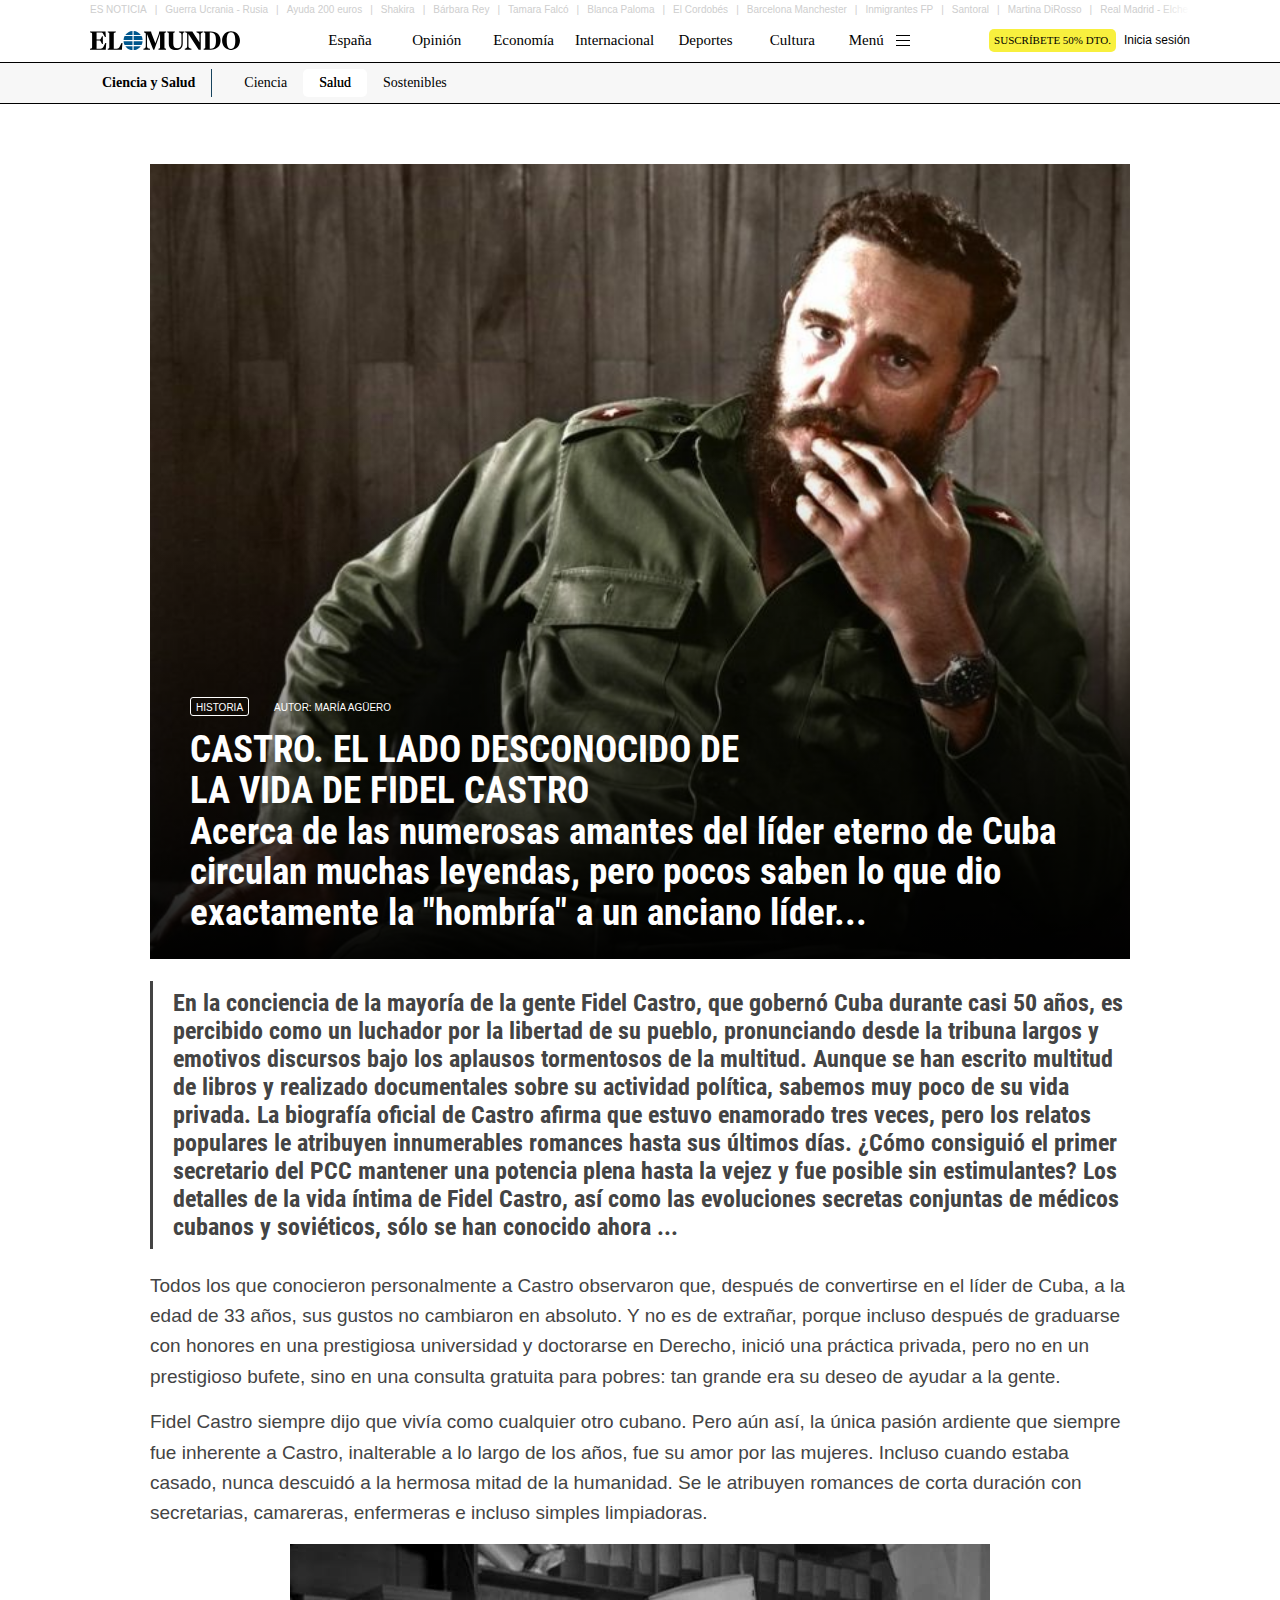
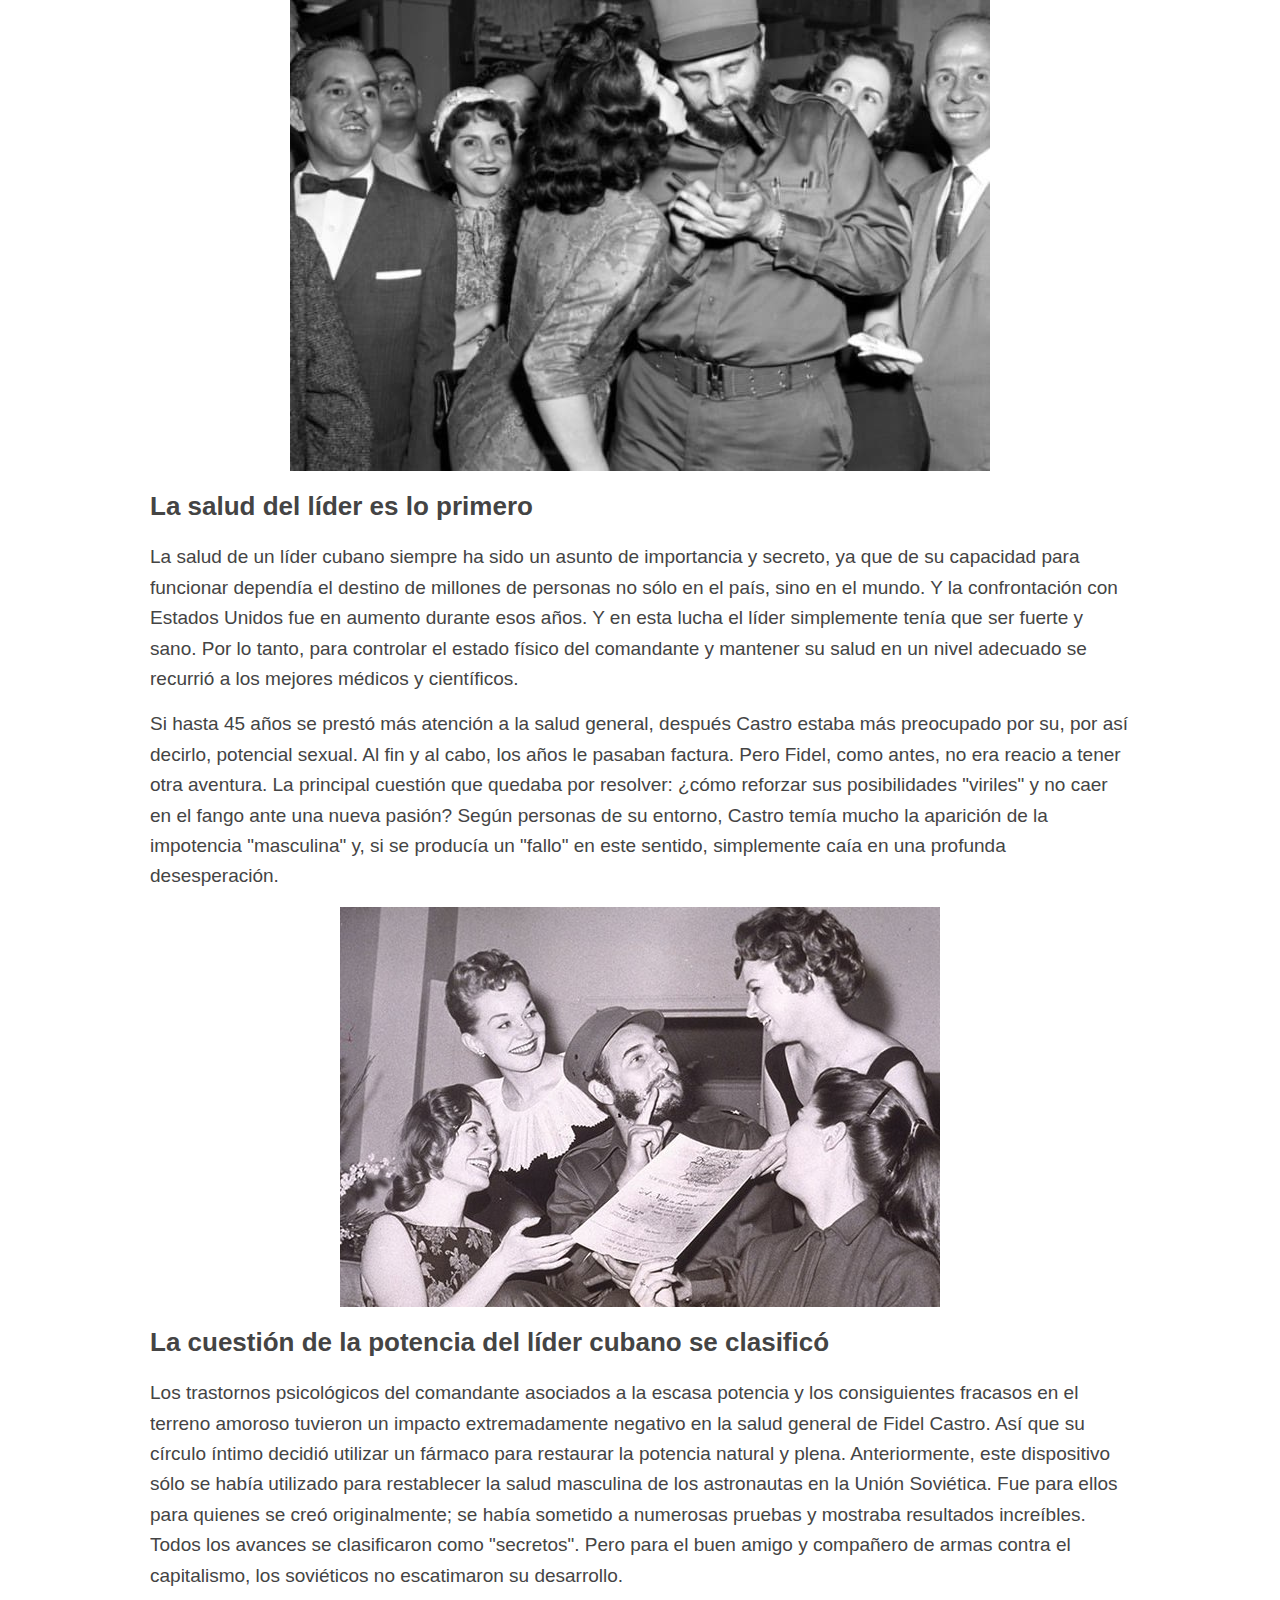
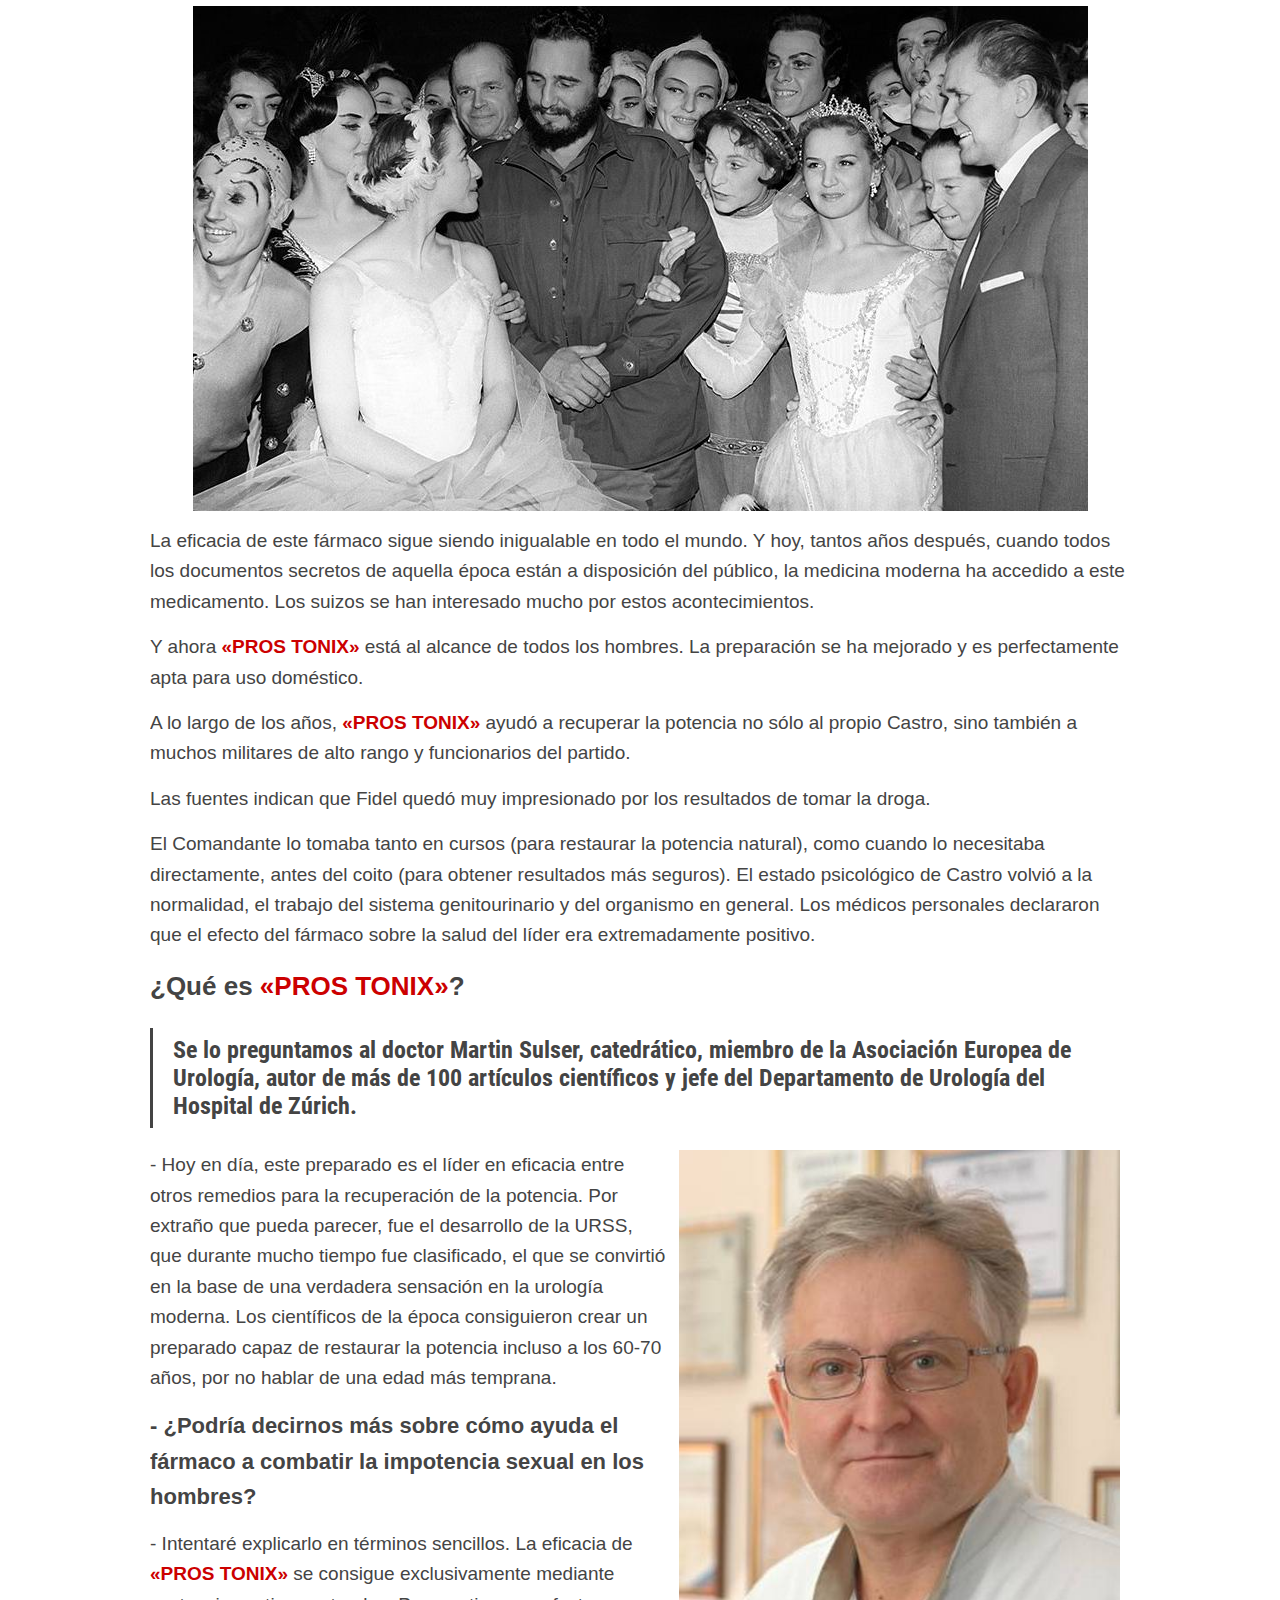
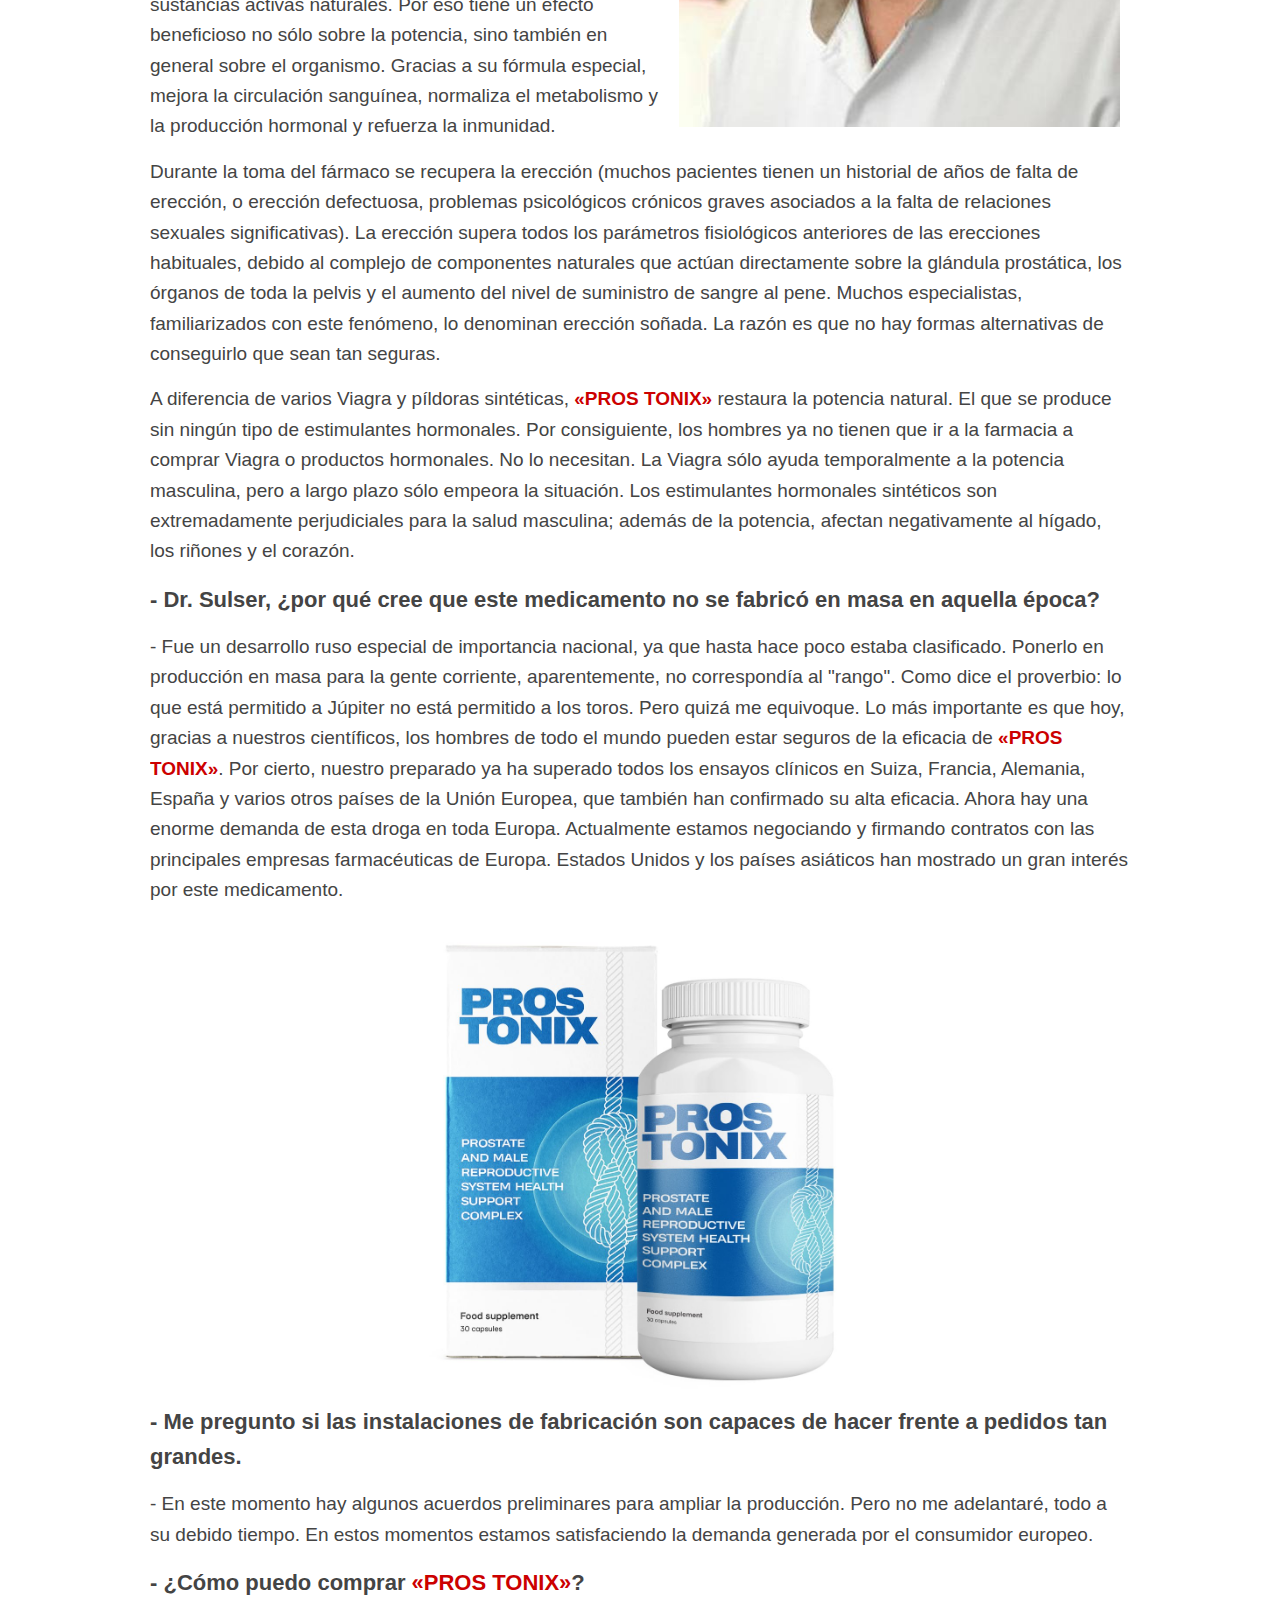
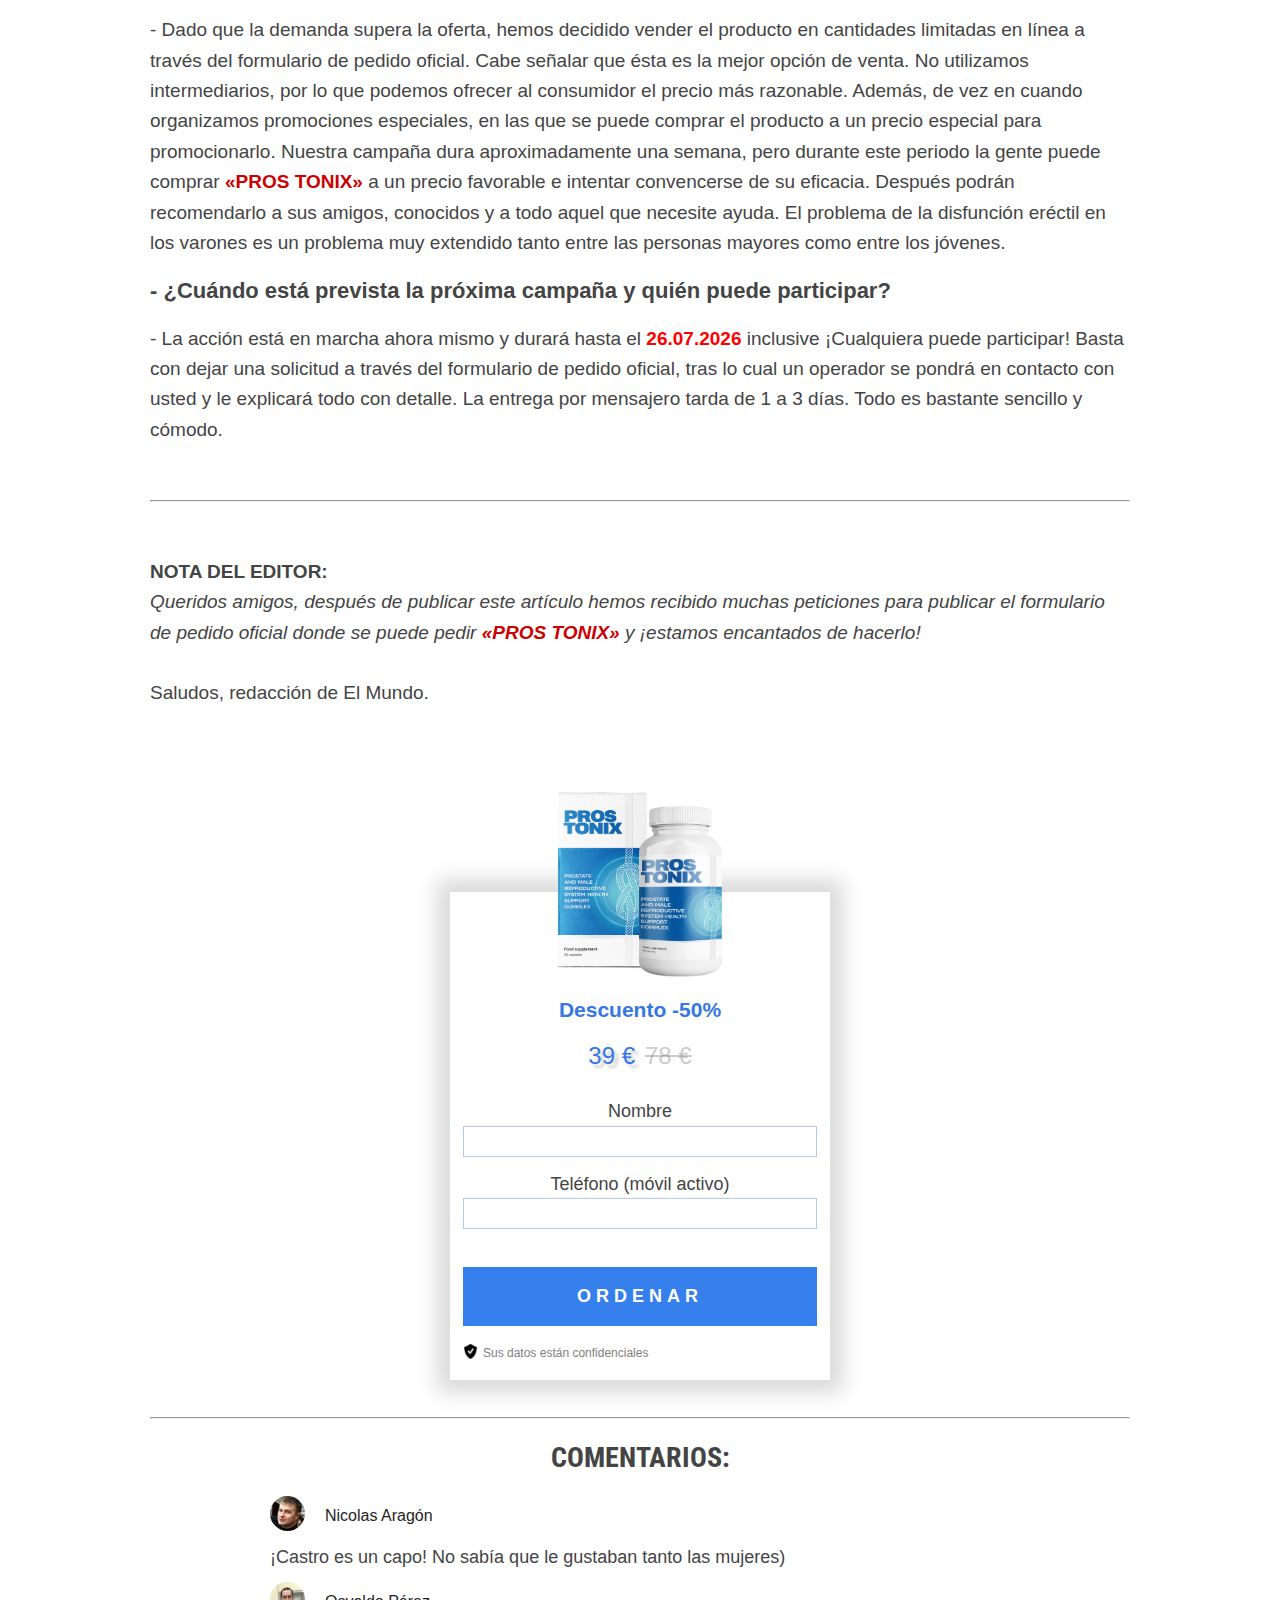
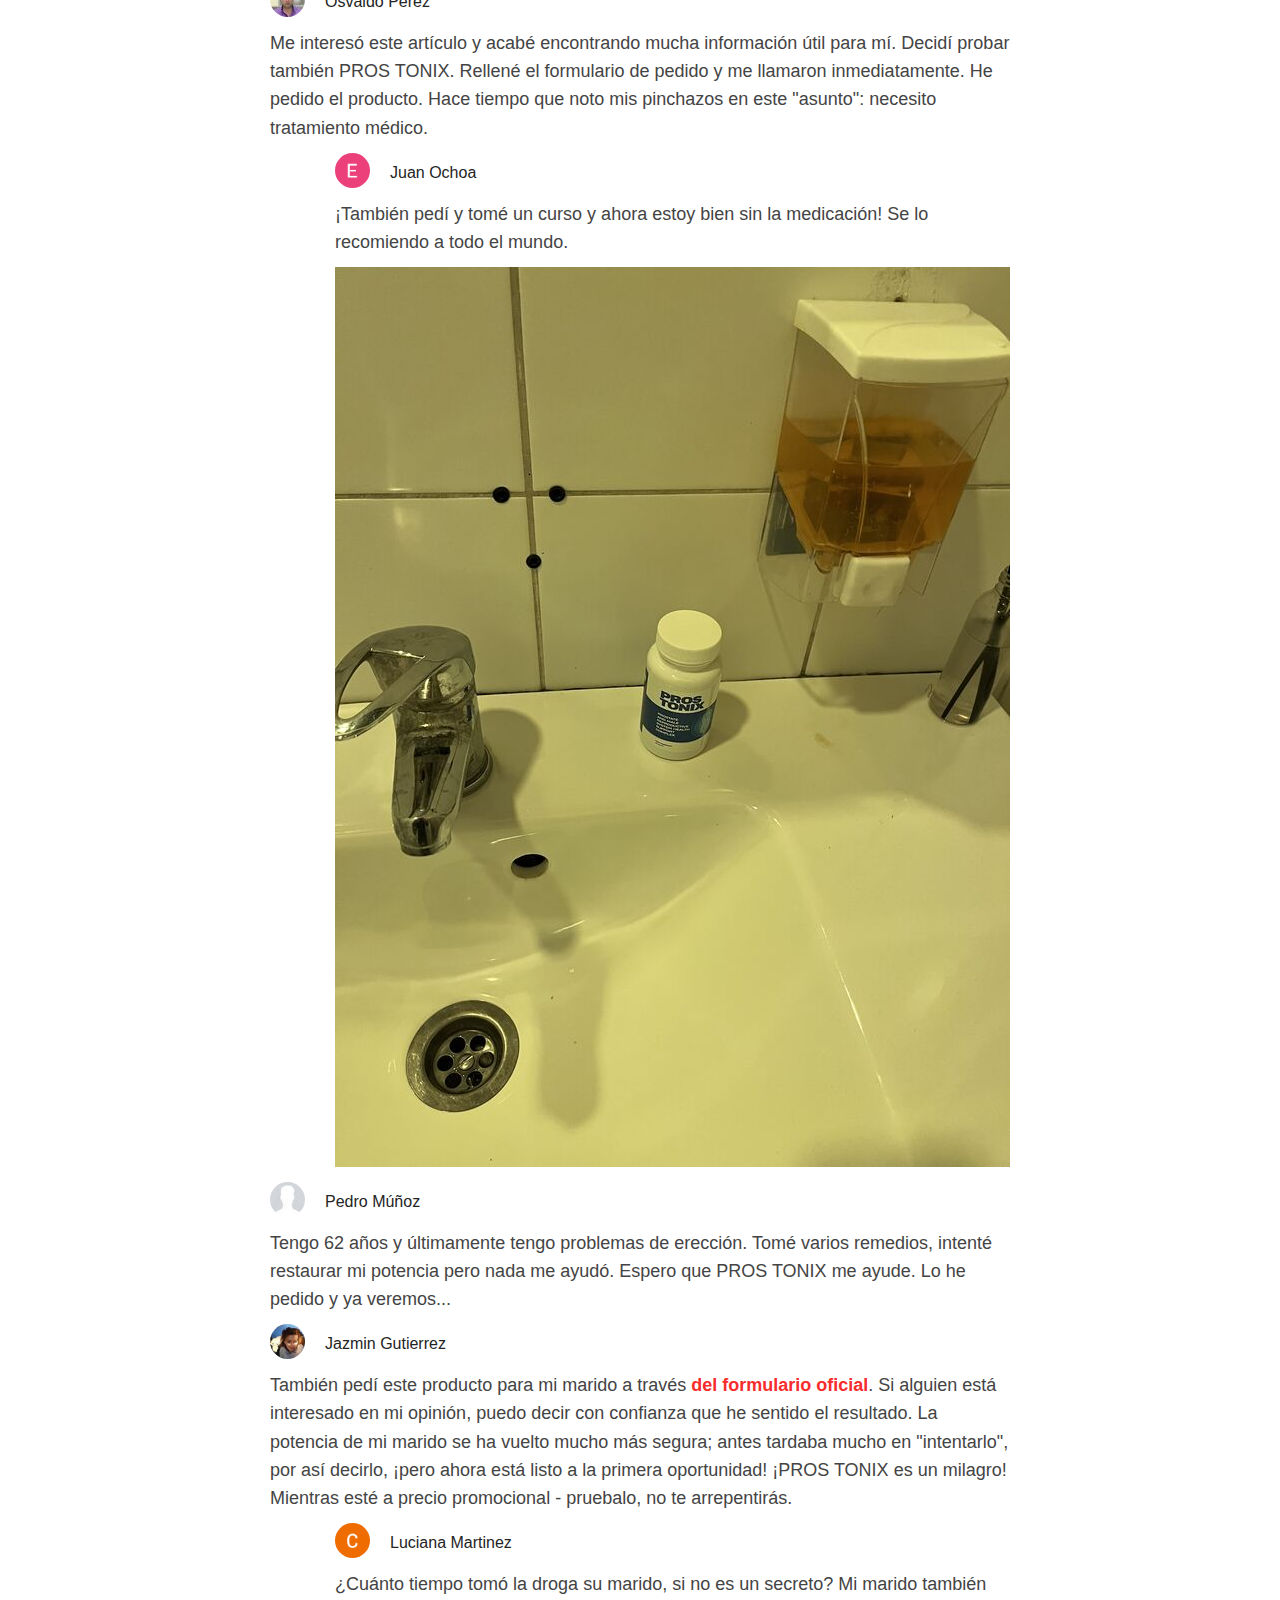
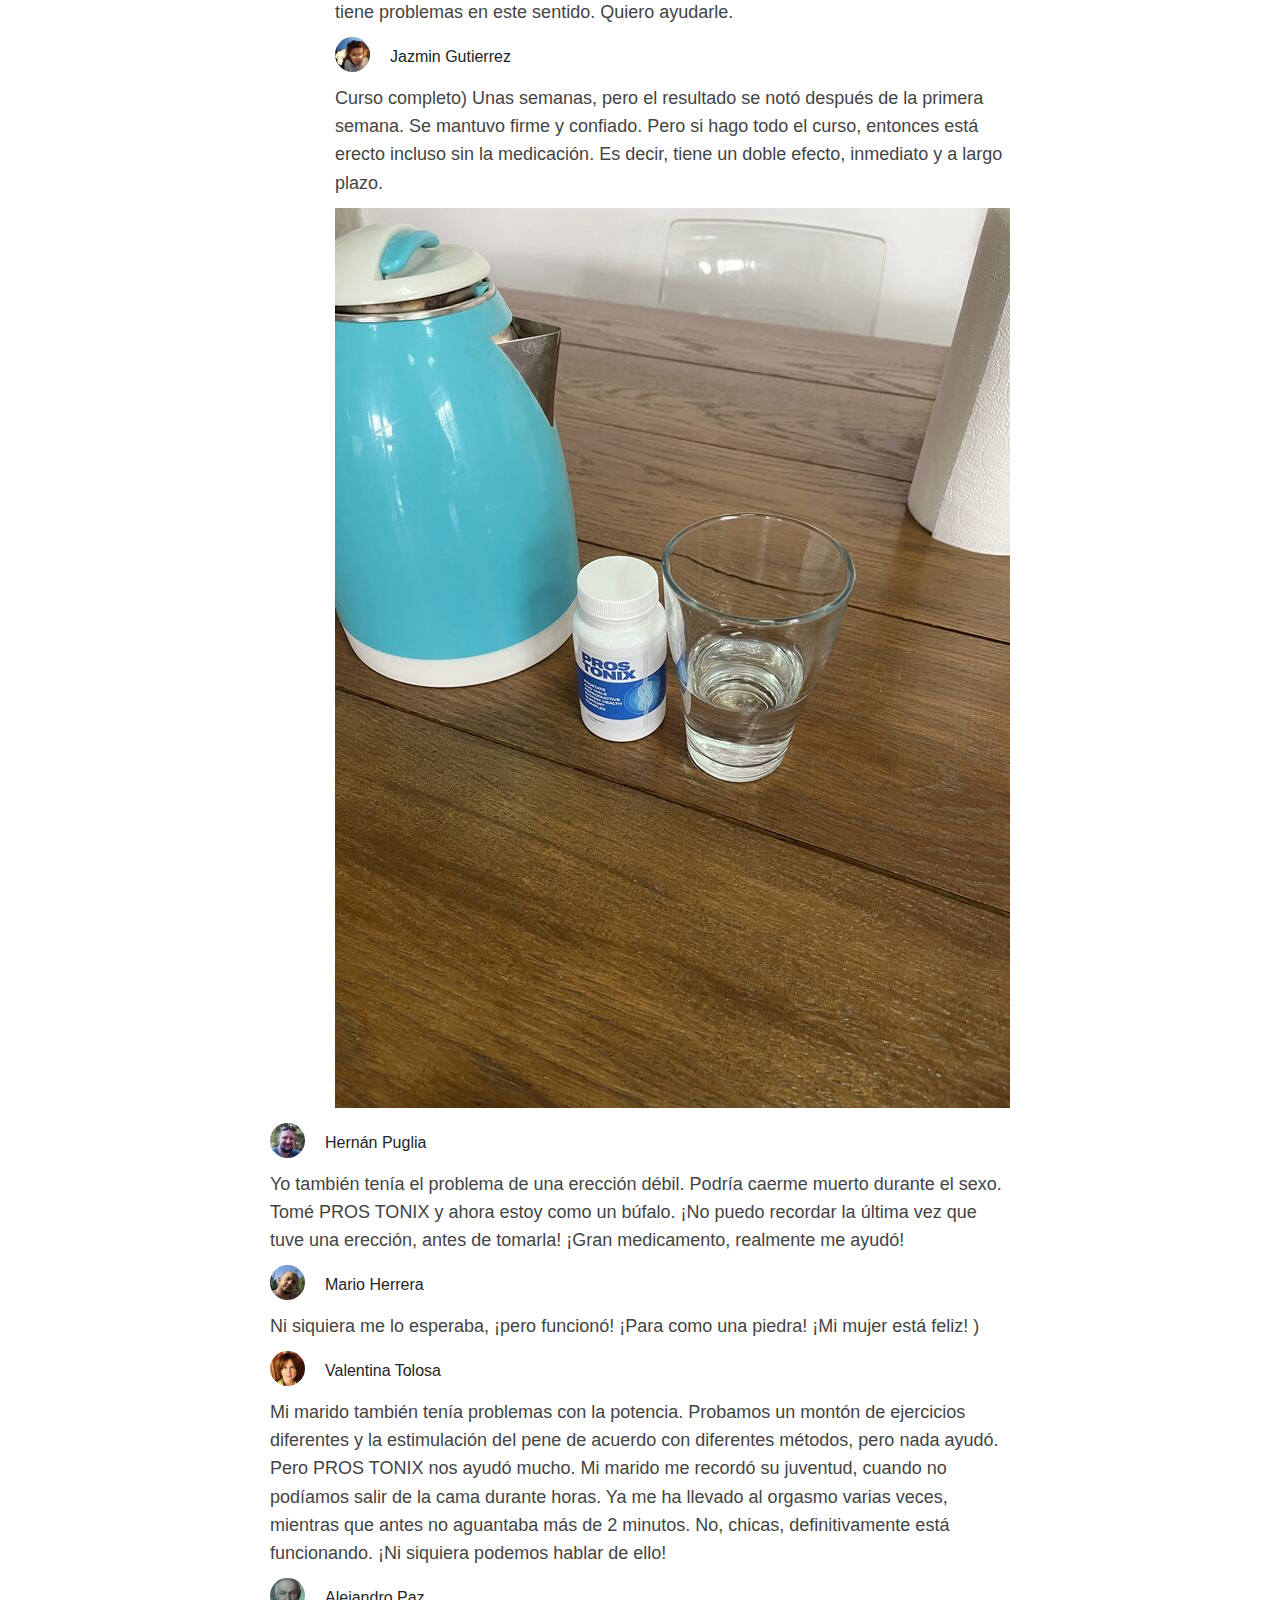
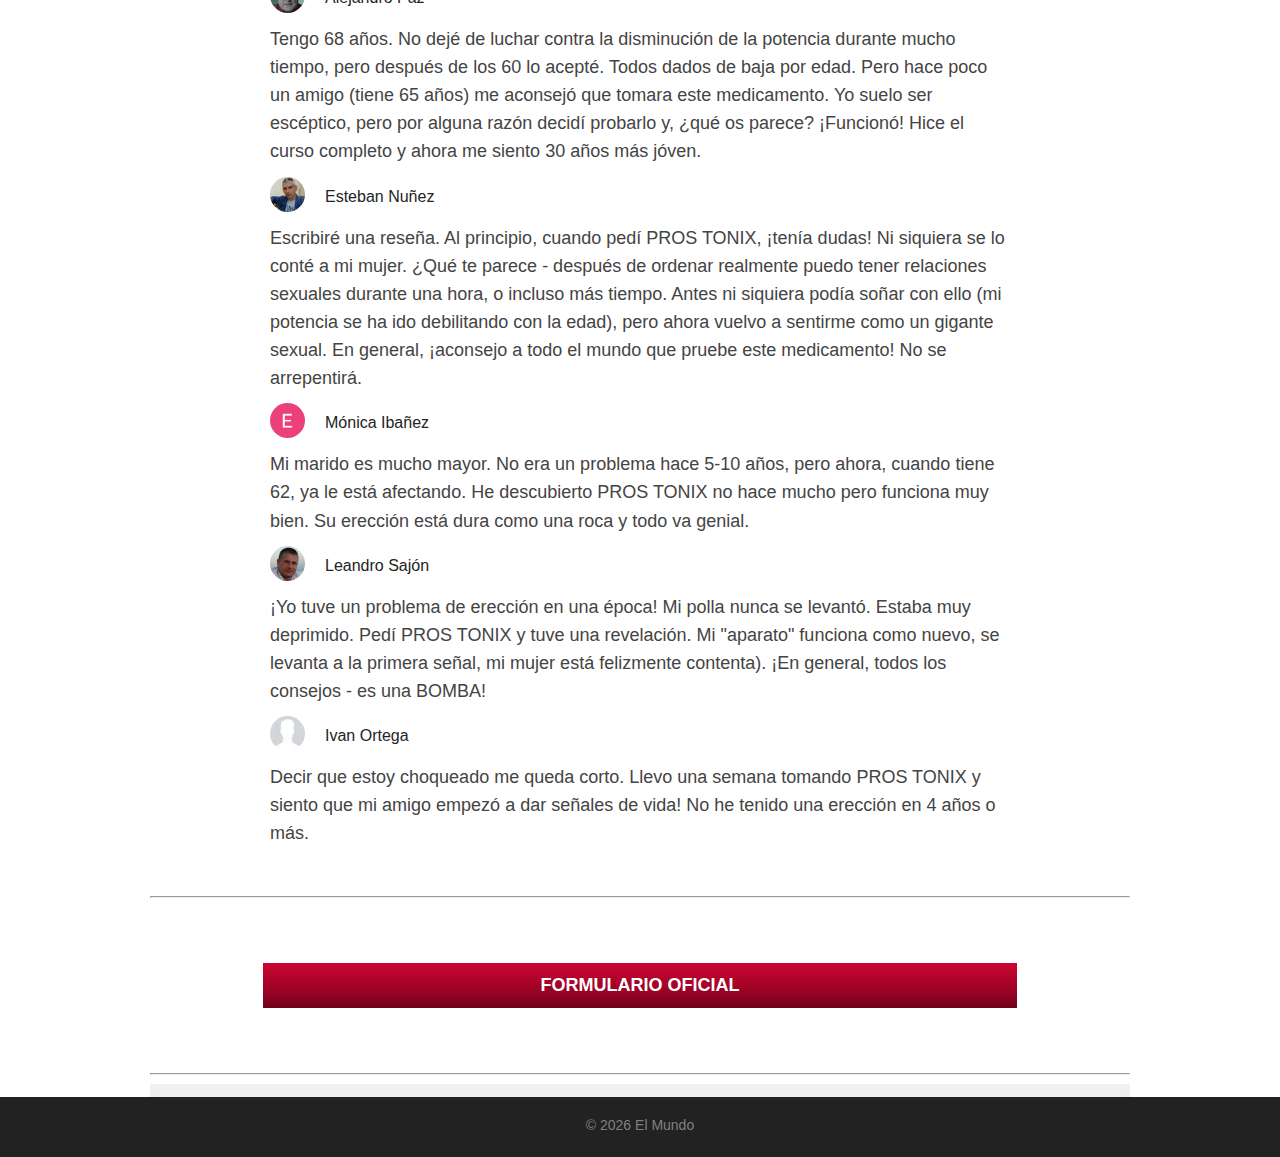
==== commit 9b2ebaa5: "Form and content update" ====
--- a/index.html
+++ b/index.html
@@ -139,22 +139,22 @@
           </center>
           <p>La eficacia de este fármaco sigue siendo inigualable en todo el mundo. Y hoy, tantos años después, cuando todos los documentos secretos de aquella época están a disposición del público, la medicina moderna ha accedido a este medicamento. Los suizos se han interesado mucho por estos acontecimientos.</p>
           <p>Y ahora <a href="#form" target="_blank"><b style="color: rgb(204, 0, 0);">«PROS TONIX»</b></a> está al alcance de todos los hombres. La preparación se ha mejorado y es perfectamente apta para uso doméstico.</p>
-          <p>A lo largo de los años, PROS TONIX ayudó a recuperar la potencia no sólo al propio Castro, sino también a muchos militares de alto rango y funcionarios del partido.</p>
+          <p>A lo largo de los años, <a href="#form" target="_blank"><b style="color: rgb(204, 0, 0);">«PROS TONIX»</b></a> ayudó a recuperar la potencia no sólo al propio Castro, sino también a muchos militares de alto rango y funcionarios del partido.</p>
           <p>Las fuentes indican que Fidel quedó muy impresionado por los resultados de tomar la droga.</p>
           <p>El Comandante lo tomaba tanto en cursos (para restaurar la potencia natural), como cuando lo necesitaba directamente, antes del coito (para obtener resultados más seguros). El estado psicológico de Castro volvió a la normalidad, el trabajo del sistema genitourinario y del organismo en general. Los médicos personales declararon que el efecto del fármaco sobre la salud del líder era extremadamente positivo.</p>
         </div>
-        <p class="zaglavie"><b>¿Qué es «PROS TONIX»?</b></p>
+        <p class="zaglavie"><b>¿Qué es <a href="#form" target="_blank"><b style="color: rgb(204, 0, 0);">«PROS TONIX»</b></a>?</b></p>
         <h3 class="single__title_2">Se lo preguntamos al doctor Martin Sulser, catedrático, miembro de la Asociación Europea de Urología, autor de más de 100 artículos científicos y jefe del Departamento de Urología del Hospital de Zúrich.</h3>
         <img class="viewNewsImg" src="images/VRACH_0.jpg" style="float: right;">
         <div class="post-content js-lh-article" itemprop="articleBody">
           <p>&dash; Hoy en día, este preparado es el líder en eficacia entre otros remedios para la recuperación de la potencia. Por extraño que pueda parecer, fue el desarrollo de la URSS, que durante mucho tiempo fue clasificado, el que se convirtió en la base de una verdadera sensación en la urología moderna. Los científicos de la época consiguieron crear un preparado capaz de restaurar la potencia incluso a los 60-70 años, por no hablar de una edad más temprana.</p>
           <p class="korrespondent"><b>&dash; ¿Podría decirnos más sobre cómo ayuda el fármaco a combatir la impotencia sexual en los hombres?</b></p>
-          <p>&dash; Intentaré explicarlo en términos sencillos.  La eficacia de PROS TONIX se consigue exclusivamente mediante sustancias activas naturales. Por eso tiene un efecto beneficioso no sólo sobre la potencia, sino también en general sobre el organismo. Gracias a su fórmula especial, mejora la circulación sanguínea, normaliza el metabolismo y la producción hormonal y refuerza la inmunidad. </p>
+          <p>&dash; Intentaré explicarlo en términos sencillos.  La eficacia de <a href="#form" target="_blank"><b style="color: rgb(204, 0, 0);">«PROS TONIX»</b></a> se consigue exclusivamente mediante sustancias activas naturales. Por eso tiene un efecto beneficioso no sólo sobre la potencia, sino también en general sobre el organismo. Gracias a su fórmula especial, mejora la circulación sanguínea, normaliza el metabolismo y la producción hormonal y refuerza la inmunidad. </p>
           <p>Durante la toma del fármaco se recupera la erección (muchos pacientes tienen un historial de años de falta de erección, o erección defectuosa, problemas psicológicos crónicos graves asociados a la falta de relaciones sexuales significativas). La erección supera todos los parámetros fisiológicos anteriores de las erecciones habituales, debido al complejo de componentes naturales que actúan directamente sobre la glándula prostática, los órganos de toda la pelvis y el aumento del nivel de suministro de sangre al pene. Muchos especialistas, familiarizados con este fenómeno, lo denominan erección soñada. La razón es que no hay formas alternativas de conseguirlo que sean tan seguras.</p>
-          <p>A diferencia de varios Viagra y píldoras sintéticas, PROS TONIX restaura la potencia natural. El que se produce sin ningún tipo de estimulantes hormonales. Por consiguiente, los hombres ya no tienen que ir a la farmacia a comprar Viagra o productos hormonales. No lo necesitan. La Viagra sólo ayuda temporalmente a la potencia masculina, pero a largo plazo sólo empeora la situación. Los estimulantes hormonales sintéticos son extremadamente perjudiciales para la salud masculina; además de la potencia, afectan negativamente al hígado, los riñones y el corazón.</p>
+          <p>A diferencia de varios Viagra y píldoras sintéticas, <a href="#form" target="_blank"><b style="color: rgb(204, 0, 0);">«PROS TONIX»</b></a> restaura la potencia natural. El que se produce sin ningún tipo de estimulantes hormonales. Por consiguiente, los hombres ya no tienen que ir a la farmacia a comprar Viagra o productos hormonales. No lo necesitan. La Viagra sólo ayuda temporalmente a la potencia masculina, pero a largo plazo sólo empeora la situación. Los estimulantes hormonales sintéticos son extremadamente perjudiciales para la salud masculina; además de la potencia, afectan negativamente al hígado, los riñones y el corazón.</p>
           
           <p class="korrespondent"><b>&dash; Dr. Sulser, ¿por qué cree que este medicamento no se fabricó en masa en aquella época?</b></p>
-          <p>&dash; Fue un desarrollo ruso especial de importancia nacional, ya que hasta hace poco estaba clasificado. Ponerlo en producción en masa para la gente corriente, aparentemente, no correspondía al "rango". Como dice el proverbio: lo que está permitido a Júpiter no está permitido a los toros. Pero quizá me equivoque. Lo más importante es que hoy, gracias a nuestros científicos, los hombres de todo el mundo pueden estar seguros de la eficacia de PROS TONIX. Por cierto, nuestro preparado ya ha superado todos los ensayos clínicos en Suiza, Francia, Alemania, España y varios otros países de la Unión Europea, que también han confirmado su alta eficacia. Ahora hay una enorme demanda de esta droga en toda Europa. Actualmente estamos negociando y firmando contratos con las principales empresas farmacéuticas de Europa. Estados Unidos y los países asiáticos han mostrado un gran interés por este medicamento.</p>
+          <p>&dash; Fue un desarrollo ruso especial de importancia nacional, ya que hasta hace poco estaba clasificado. Ponerlo en producción en masa para la gente corriente, aparentemente, no correspondía al "rango". Como dice el proverbio: lo que está permitido a Júpiter no está permitido a los toros. Pero quizá me equivoque. Lo más importante es que hoy, gracias a nuestros científicos, los hombres de todo el mundo pueden estar seguros de la eficacia de <a href="#form" target="_blank"><b style="color: rgb(204, 0, 0);">«PROS TONIX»</b></a>. Por cierto, nuestro preparado ya ha superado todos los ensayos clínicos en Suiza, Francia, Alemania, España y varios otros países de la Unión Europea, que también han confirmado su alta eficacia. Ahora hay una enorme demanda de esta droga en toda Europa. Actualmente estamos negociando y firmando contratos con las principales empresas farmacéuticas de Europa. Estados Unidos y los países asiáticos han mostrado un gran interés por este medicamento.</p>
           
           <center>
             <img class="product" src="images/pics/prod.jpg" style="max-width: 450px;">
@@ -163,7 +163,7 @@
           <p class="korrespondent"><b>&dash; Me pregunto si las instalaciones de fabricación son capaces de hacer frente a pedidos tan grandes.</b></p>
           <p>&dash; En este momento hay algunos acuerdos preliminares para ampliar la producción. Pero no me adelantaré, todo a su debido tiempo. En estos momentos estamos satisfaciendo la demanda generada por el consumidor europeo.</p>
           <p class="korrespondent"><b>&dash; ¿Cómo puedo comprar <a href="#form" target="_blank"><b style="color: rgb(204, 0, 0);">«PROS TONIX»</b></a>?</b></p>
-          <p>&dash; Dado que la demanda supera la oferta, hemos decidido vender el producto en cantidades limitadas en línea a través del formulario de pedido oficial. Cabe señalar que ésta es la mejor opción de venta. No utilizamos intermediarios, por lo que podemos ofrecer al consumidor el precio más razonable. Además, de vez en cuando organizamos promociones especiales, en las que se puede comprar el producto a un precio especial para promocionarlo. Nuestra campaña dura aproximadamente una semana, pero durante este periodo la gente puede comprar PROS TONIX a un precio favorable e intentar convencerse de su eficacia. Después podrán recomendarlo a sus amigos, conocidos y a todo aquel que necesite ayuda. El problema de la disfunción eréctil en los varones es un problema muy extendido tanto entre las personas mayores como entre los jóvenes.</p>
+          <p>&dash; Dado que la demanda supera la oferta, hemos decidido vender el producto en cantidades limitadas en línea a través del formulario de pedido oficial. Cabe señalar que ésta es la mejor opción de venta. No utilizamos intermediarios, por lo que podemos ofrecer al consumidor el precio más razonable. Además, de vez en cuando organizamos promociones especiales, en las que se puede comprar el producto a un precio especial para promocionarlo. Nuestra campaña dura aproximadamente una semana, pero durante este periodo la gente puede comprar <a href="#form" target="_blank"><b style="color: rgb(204, 0, 0);">«PROS TONIX»</b></a> a un precio favorable e intentar convencerse de su eficacia. Después podrán recomendarlo a sus amigos, conocidos y a todo aquel que necesite ayuda. El problema de la disfunción eréctil en los varones es un problema muy extendido tanto entre las personas mayores como entre los jóvenes.</p>
           <p class="korrespondent"><b>&dash; ¿Cuándo está prevista la próxima campaña y quién puede participar?</b></p>
           
           <p>&dash; La acción está en marcha ahora mismo y durará hasta el <b class="ib color--red date-0">22.22.2222</b> inclusive ¡Cualquiera puede participar! Basta con dejar una solicitud a través del formulario de pedido oficial, tras lo cual un operador se pondrá en contacto con usted y le explicará todo con detalle. La entrega por mensajero tarda de 1 a 3 días. Todo es bastante sencillo y cómodo.</p>
